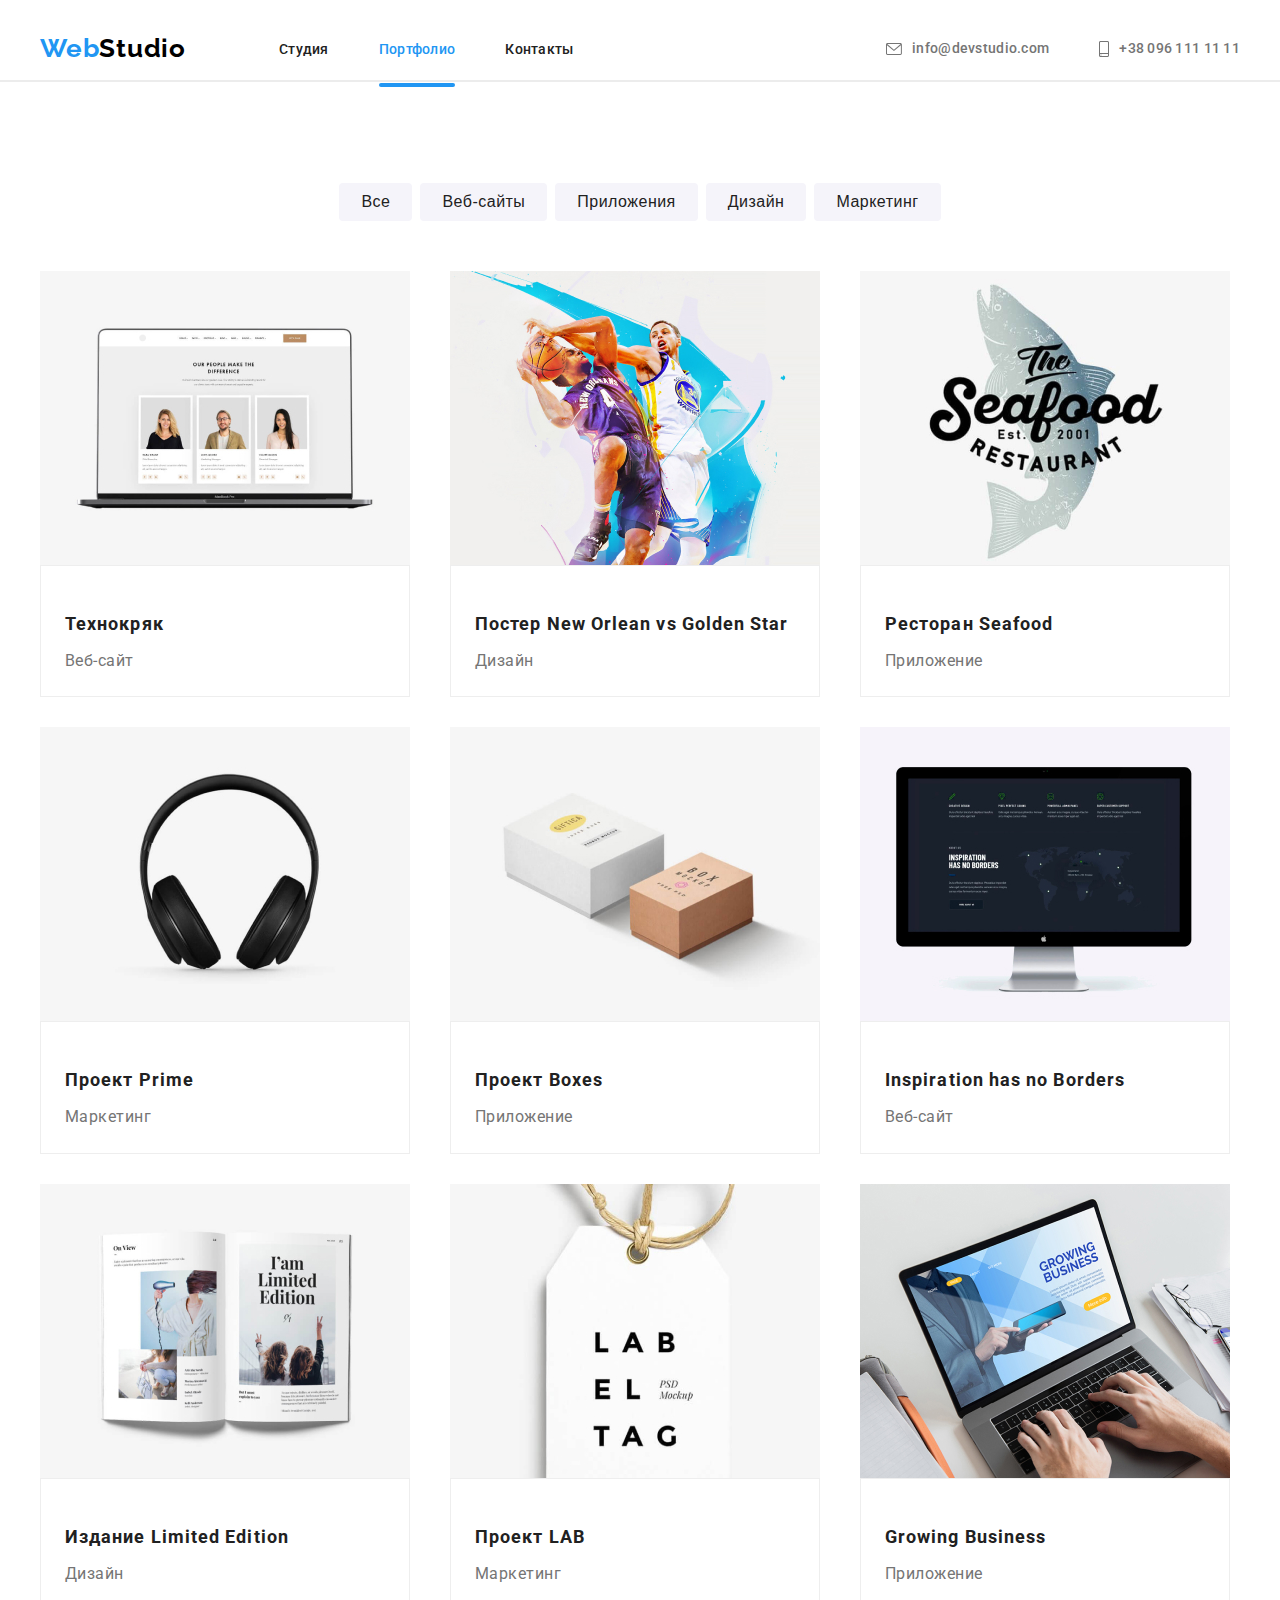
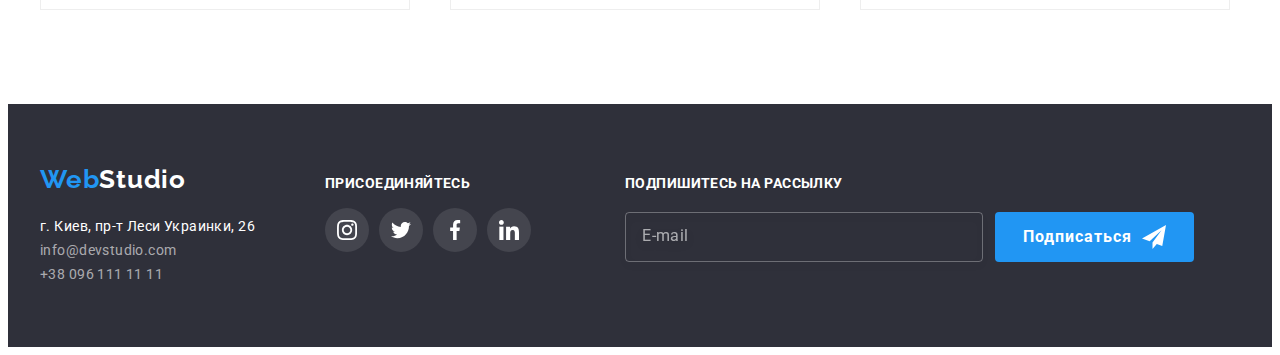
==== portofolio.html @ 5eae74ea "Копирование файлов" ====
<!DOCTYPE html>
<html lang="en-ru">
  <head>
    <meta charset="UTF-8" />
    <meta http-equiv="X-UA-Compatible" content="IE=edge" />
    <meta name="viewport" content="width=device-width, initial-scale=1.0" />
    <title>Portofolio</title>
    <link
      rel="stylesheet"
      href="https://cdnjs.cloudflare.com/ajax/libs/modern-normalize/1.0.0/modern-normalize.css"
      integrity="sha512-Zx6MlUMKSVJoQ+83OwhdILe8cSEsCzfqThJd7J/VA2UrK6Ctj85p+xzqfyuNXE5B1k25uUdmJ2OzItbBy9GHAQ=="
      crossorigin="anonymous"
    />
    <link rel="preconnect" href="https://fonts.gstatic.com" />
    <link href="https://fonts.googleapis.com/css2?family=Raleway:wght@700&family=Roboto:wght@400;700&display=swap" rel="stylesheet" />
    <link rel="stylesheet" href="css/main.min.css" />
  </head>
  <body>
    <header class="header header_portfolio">
      <!--Navigation-->
      <div class="conteiner">
        <nav class="navigation">
          <a class="link navigation__logo" href="index.html">Web<span class="navigation__logo-span">Studio</span> </a>
          <ul class="menu__list list">
            <li class="menu__item">
              <a class="link menu__link" href="index.html">Студия</a>
            </li>
            <li class="menu__item">
              <a class="link menu__link navigation__current" href="portofolio.html">Портфолио</a>
            </li>
            <li class="menu__item">
              <a class="link menu__link" href="">Контакты</a>
            </li>
          </ul>
        </nav>
        <ul class="contact__list list">
          <li class="contact__item">
            <a class="link contact__link" href="mailto:info@devstudio.com">
              <svg width="16px" height="12px" class="contact__icon">
                <use href="./images/sprite.svg#icon-envelope-hover"></use>
              </svg>
              info@devstudio.com
            </a>
          </li>
          <li class="contact__item">
            <a class="link contact__link" href="tel:+380961111111">
              <svg width="10px" height="16px" class="contact__icon">
                <use href="./images/sprite.svg#icon-smartphone"></use>
              </svg>
              +38 096 111 11 11</a
            >
          </li>
        </ul>
      </div>
    </header>
    <main>
      <!--Work examples-->
      <section class="filter">
        <div class="conteiner">
          <h1 class="visually-hidden">Услуги</h1>
          <ul class="list filter__list">
            <li class="filter__item">
              <button class="filter__btn" type="button">Все</button>
            </li>
            <li class="filter__item">
              <button class="filter__btn" type="button">Веб-сайты</button>
            </li>
            <li class="filter__item">
              <button class="filter__btn" type="button">Приложения</button>
            </li>
            <li class="filter__item">
              <button class="filter__btn" type="button">Дизайн</button>
            </li>
            <li class="filter__item">
              <button class="filter__btn" type="button">Маркетинг</button>
            </li>
          </ul>
          <h2 class="visually-hidden">Портфолио</h2>
          <ul class="cards list">
            <li class="cards__item">
              <a class="link cards__link" href="">
                <div class="cards__overlay">
                  <img src="./images/portfolio/img.jpg" alt="Веб-сайт открыт на наутбуке" />
                  <p class="overlay__text">
                    Технокряк это современная площадка распространения коронавируса. Компании используют эту платформу для цифрового шпионажа и атак
                    на защищённые сервера конкурентов.
                  </p>
                </div>
                <div class="cards__text">
                  <h3 class="cards__heading">Технокряк</h3>
                  <p class="cards__paragraph">Веб-сайт</p>
                </div>
              </a>
            </li>
            <li class="cards__item">
              <a class="link cards__link" href="">
                <div class="cards__overlay">
                  <img src="./images/portfolio/img-1.jpg" alt="Дизайн, постер с баскетболистами" />
                  <p class="overlay__text">
                    Технокряк это современная площадка распространения коронавируса. Компании используют эту платформу для цифрового шпионажа и атак
                    на защищённые сервера конкурентов.
                  </p>
                </div>
                <div class="cards__text">
                  <h3 class="cards__heading">Постер New Orlean vs Golden Star</h3>
                  <p class="cards__paragraph">Дизайн</p>
                </div>
              </a>
            </li>
            <li class="cards__item">
              <a class="link cards__link" href="">
                <div class="cards__overlay">
                  <img src="./images/portfolio/img-2.jpg" alt="Приложение для ресторана Seafood" />
                  <p class="overlay__text">
                    Технокряк это современная площадка распространения коронавируса. Компании используют эту платформу для цифрового шпионажа и атак
                    на защищённые сервера конкурентов.
                  </p>
                </div>
                <div class="cards__text">
                  <h3 class="cards__heading">Ресторан Seafood</h3>
                  <p class="cards__paragraph">Приложение</p>
                </div>
              </a>
            </li>
            <li class="cards__item">
              <a class="link cards__link" href="">
                <div class="cards__overlay">
                  <img src="./images/portfolio/img-3.jpg" alt="Маркетинг Проект Prime" />
                  <p class="overlay__text">
                    Технокряк это современная площадка распространения коронавируса. Компании используют эту платформу для цифрового шпионажа и атак
                    на защищённые сервера конкурентов.
                  </p>
                </div>
                <div class="cards__text">
                  <h3 class="cards__heading">Проект Prime</h3>
                  <p class="cards__paragraph">Маркетинг</p>
                </div>
              </a>
            </li>
            <li class="cards__item">
              <a class="link cards__link" href="">
                <div class="cards__overlay">
                  <img src="./images/portfolio/img-4.jpg" alt="Приложение Проект Boxes" />
                  <p class="overlay__text">
                    Технокряк это современная площадка распространения коронавируса. Компании используют эту платформу для цифрового шпионажа и атак
                    на защищённые сервера конкурентов.
                  </p>
                </div>
                <div class="cards__text">
                  <h3 class="cards__heading">Проект Boxes</h3>
                  <p class="cards__paragraph">Приложение</p>
                </div>
              </a>
            </li>
            <li class="cards__item">
              <a class="link cards__link" href="">
                <div class="cards__overlay">
                  <img src="./images/portfolio/img-5.jpg" alt="Веб-сайт открыт на компьютере" />
                  <p class="overlay__text">
                    Технокряк это современная площадка распространения коронавируса. Компании используют эту платформу для цифрового шпионажа и атак
                    на защищённые сервера конкурентов.
                  </p>
                </div>
                <div class="cards__text">
                  <h3 class="cards__heading">Inspiration has no Borders</h3>
                  <p class="cards__paragraph">Веб-сайт</p>
                </div>
              </a>
            </li>
            <li class="cards__item">
              <a class="link cards__link" href="">
                <div class="cards__overlay">
                  <img src="./images/portfolio/img-6.jpg" alt="Дизайн для книги" />
                  <p class="overlay__text">
                    Технокряк это современная площадка распространения коронавируса. Компании используют эту платформу для цифрового шпионажа и атак
                    на защищённые сервера конкурентов.
                  </p>
                </div>
                <div class="cards__text">
                  <h3 class="cards__heading">Издание Limited Edition</h3>
                  <p class="cards__paragraph">Дизайн</p>
                </div>
              </a>
            </li>
            <li class="cards__item">
              <a class="link cards__link" href="">
                <div class="cards__overlay">
                  <img src="./images/portfolio/img-7.jpg" alt="Маркетинг Проект LAB" />
                  <p class="overlay__text">
                    Технокряк это современная площадка распространения коронавируса. Компании используют эту платформу для цифрового шпионажа и атак
                    на защищённые сервера конкурентов.
                  </p>
                </div>
                <div class="cards__text">
                  <h3 class="cards__heading">Проект LAB</h3>
                  <p class="cards__paragraph">Маркетинг</p>
                </div>
              </a>
            </li>
            <li class="cards__item">
              <a class="link cards__link" href="">
                <div class="cards__overlay">
                  <img src="./images/portfolio/img-8.jpg" alt="Приложение Growing Business" />
                  <p class="overlay__text">
                    Технокряк это современная площадка распространения коронавируса. Компании используют эту платформу для цифрового шпионажа и атак
                    на защищённые сервера конкурентов.
                  </p>
                </div>
                <div class="cards__text">
                  <h3 class="cards__heading">Growing Business</h3>
                  <p class="cards__paragraph">Приложение</p>
                </div>
              </a>
            </li>
          </ul>
        </div>
      </section>
    </main>

    <!--FOOTER-->
    <footer class="footer">
      <div class="conteiner">
        <div class="logo-footer">
          <a class="link logo-footer__link" href="/index.html">Web<span class="logo-footer__span">Studio</span> </a>
          <address class="address">
            <ul class="list address__list">
              <li class="address__item">
                <a class="link address__map-link" href="https://goo.gl/maps/austRMBX4qjxkUq26">г. Киев, пр-т Леси Украинки, 26 </a>
              </li>
              <li class="address__item">
                <a class="link adress__link" href="mailto:info@devstudio.com">info@devstudio.com </a>
              </li>
              <li class="address__item">
                <a class="link adress__link" href="tel:+380961111111">+38 096 111 11 11</a>
              </li>
            </ul>
          </address>
        </div>

        <div class="footer-social">
          <p class="footer-social__paragraf">присоединяйтесь</p>
          <ul class="footer-social__list list">
            <li class="footer-social__item">
              <a href="" class="footer-social__link link">
                <svg width="20px" height="20px" class="footer-social__icon">
                  <use href="./images/sprite.svg#icon-instagram-2"></use>
                </svg>
              </a>
            </li>
            <li class="footer-social__item">
              <a href="" class="footer-social__link link">
                <svg width="20px" height="20px" class="footer-social__icon">
                  <use href="./images/sprite.svg#icon-twitter-1"></use>
                </svg>
              </a>
            </li>
            <li class="footer-social__item">
              <a href="" class="footer-social__link link">
                <svg width="20px" height="20px" class="footer-social__icon">
                  <use href="./images/sprite.svg#icon-facebook-1"></use>
                </svg>
              </a>
            </li>
            <li class="footer-social__item">
              <a href="" class="footer-social__link link">
                <svg width="20px" height="20px" class="footer-social__icon">
                  <use href="./images/sprite.svg#icon-linkedin-1"></use>
                </svg>
              </a>
            </li>
          </ul>
        </div>

        <form class="footer-form">
          <b class="footer-form__description">Подпишитесь на рассылку</b>
          <label class="footer-form__field">
            <input name="user-email" class="footer-form__input" type="email" placeholder="E-mail" />
          </label>
          <button class="footer-form__btn button" type="submit">
            Подписаться
            <svg width="24px" height="24px" class="footer-form__icon">
              <use href="./images/sprite.svg#icon-icon-send"></use>
            </svg>
          </button>
        </form>
      </div>
    </footer>
  </body>
</html>
---- css/main.min.css ----
:root{--main-font-family: Roboto, sans-serif;--main-color: #212121;--second-color: #757575;--blue-color: rgb(33, 150, 243);--white-color: #ffffff;--background-hero-color: #2f303a;--logo-color: #000000;--section-pt: 94px;--section-pb: 94px;--main-icon-color: #afb1b8}.link{text-decoration:none}.list{list-style:none;list-style-type:none}.address{font-style:normal}h1,h2,h3,h4,h5,h6,p{margin:0}ul,ol{padding:0;margin:0}img{display:block;max-width:100%}body{font-family:var(--main-font-family);font-weight:400;color:var(--main-color)}button{border:none}.visually-hidden{position:absolute !important;clip:rect(1px 1px 1px 1px);clip:rect(1px, 1px, 1px, 1px);padding:0 !important;border:0 !important;height:1px !important;width:1px !important;overflow:hidden}.conteiner{width:1200px;margin:0 auto;padding-left:15px;padding-right:15px}.header{padding-top:25px;padding-bottom:25px}.header_portfolio::after{content:'';position:absolute;width:100%;left:0px;top:80px;border:1px solid #ececec}.header .conteiner{display:flex;align-items:center}.navigation{display:flex;align-items:center}.menu__list .navigation__current{position:relative;color:var(--blue-color)}.navigation__current::after{content:'';position:absolute;left:0px;bottom:-30px;width:100%;height:4px;background:#2196f3;border-radius:2px}.menu__list{display:flex}.menu__item:not(:last-child){margin-right:50px}.menu__link{font-weight:500;font-size:14px;line-height:1.14;letter-spacing:0.02em;color:var(--main-color);transition:color,250ms cubic-bezier(0.4, 0, 0.2, 1)}.menu__link:focus,.menu__link:hover,.menu__link:active{color:var(--blue-color)}.navigation__logo{font-family:Raleway;font-style:normal;font-weight:bold;font-size:26px;line-height:1.2;letter-spacing:0.03em;color:var(--blue-color);margin-right:93px}.navigation__logo-span{color:var(--logo-color)}.contact__list{display:flex;margin-left:auto}.contact__item:not(:last-child){margin-right:50px}.contact__link{display:flex;justify-content:center;align-items:center;font-weight:500;font-size:14px;line-height:1.14;letter-spacing:0.02em;color:var(--second-color);transition:color 250ms cubic-bezier(0.4, 0, 0.2, 1)}.contact__link:hover .contact__icon,.contact__link:focus .contact__icon{fill:var(--blue-color)}.contact__link:focus,.contact__link:hover{color:var(--blue-color)}.contact__icon{margin-right:10px;fill:var(--second-color);transition:fill 250ms cubic-bezier(0.4, 0, 0.2, 1)}.hero{background-color:var(--background-hero-color);background-image:linear-gradient(rgba(47,48,58,0.4), rgba(47,48,58,0.4)),url(../images/hero.jpg);background-repeat:no-repeat;background-size:cover;padding-top:200px;padding-bottom:200px}.hero .conteiner{text-align:center}.hero__heading{font-weight:900;font-size:44px;line-height:1.36;text-align:center;letter-spacing:0.06em;text-transform:uppercase;color:var(--white-color);max-width:696px;margin:auto}.hero__btn{min-width:200px;font-family:var(--main-font-family);font-weight:bold;font-size:16px;line-height:1.875;letter-spacing:0.06em;color:var(--white-color);border-radius:4px;padding:10px 32px;margin-top:30px;cursor:pointer;background-color:var(--blue-color);transition:background 250ms cubic-bezier(0.4, 0, 0.2, 1),box-shadow 250ms cubic-bezier(0.4, 0, 0.2, 1)}.hero__btn:focus,.hero__btn:hover{background:#1166ac;box-shadow:0px 4px 4px rgba(0,0,0,0.15)}.quality{padding-top:var(--section-pt);padding-bottom:var(--section-pb)}.quality__list{display:flex;margin-left:-30px;margin-top:-30px}.quality__item{flex-basis:calc(100% / 4 - 30px);margin-left:30px;margin-top:30px}.quality__heading{font-weight:bold;font-size:14px;line-height:1.14;letter-spacing:0.03em;text-transform:uppercase;color:var(--main-color);margin-bottom:10px}.quality__paragraph{font-weight:normal;font-size:14px;line-height:1.71;letter-spacing:0.03em;color:var(--second-color)}.quality__tumb{display:flex;justify-content:center;align-items:center;margin-bottom:30px;background:#f5f4fa;border-radius:4px;padding:25px 100px}.works{padding-bottom:var(--section-pb)}.works__list{display:flex;margin-left:-30px;margin-top:-30px}.works__item{flex-basis:calc(100% / 3 - 30px);margin-left:30px;margin-top:30px}.works__conteiner{display:flex;position:relative}.works__label{position:absolute;left:0px;bottom:0px;width:100%;padding-top:27px;padding-bottom:27px;background:rgba(47,48,58,0.8);font-family:var(--main-font-family);font-weight:bold;font-size:14px;line-height:1.14;text-align:center;letter-spacing:0.03em;text-transform:uppercase;color:var(--white-color)}.works__title{font-weight:bold;font-size:36px;line-height:1.16;text-align:center;letter-spacing:0.03em;color:var(--main-color);margin-bottom:50px}.team{background:#f5f4fa;padding-top:var(--section-pt);padding-bottom:var(--section-pb)}.team__header{font-weight:bold;font-size:36px;line-height:1.16;text-align:center;letter-spacing:0.03em;color:var(--main-color);margin-bottom:50px}.team__list{display:flex;margin-left:-30px;margin-top:-30px}.team__item{flex-basis:calc(100% / 3 - 30px);margin-left:30px;margin-top:30px;background:var(--white-color);box-shadow:0px 1px 3px rgba(0,0,0,0.12),0px 1px 1px rgba(0,0,0,0.14),0px 2px 1px rgba(0,0,0,0.2);border-radius:0px 0px 4px 4px}.team__name{font-weight:500;font-size:16px;line-height:1.18;text-align:center;letter-spacing:0.03em;color:var(--main-color);margin-bottom:10px}.team__position{font-weight:normal;font-size:16px;line-height:1.18;text-align:center;letter-spacing:0.03em;color:var(--second-color);margin-bottom:16px}.team__box{padding:30px 32px}.social__list{display:flex;align-content:center;justify-content:space-between}.social__link{display:flex;justify-content:center;align-items:center;width:44px;height:44px;border-radius:50%;background-color:var(--white-color);transition:background-color 250ms cubic-bezier(0.4, 0, 0.2, 1)}.social__link:hover,.social__link:focus{background-color:var(--blue-color)}.social__link:hover .social__icon,.social__link:focus .social__icon{fill:var(--white-color)}.social__icon{fill:var(--main-icon-color);transition:fill 250ms cubic-bezier(0.4, 0, 0.2, 1)}.customers .conteiner{padding-top:var(--section-pt);padding-bottom:var(--section-pb)}.customers__heading{font-family:var(--main-font-family);font-weight:bold;font-size:36px;line-height:1.17;text-align:center;letter-spacing:0.03em;color:var(--logo-color);margin-bottom:50px}.customers__list{display:flex;justify-content:space-between;align-items:center}.customers__link{display:flex;justify-content:center;align-items:center;width:170px;height:90px;left:215px;top:2493px;border:1px solid #afb1b8;border-radius:4px;transition:border 250ms cubic-bezier(0.4, 0, 0.2, 1)}.customers__link:hover,.customers__link:focus{border:1px solid #2196f3}.customers__link:hover .customers__icon,.customers__link:focus .customers__icon{fill:#2196f3}.customers__icon{fill:#afb1b8;transition:fill 250ms cubic-bezier(0.4, 0, 0.2, 1)}.footer{padding-top:60px;padding-bottom:60px}.footer .conteiner{display:flex;align-items:baseline}.footer-item:not(:last-child){margin-bottom:9px}.footer{background-color:var(--background-hero-color)}.logo-footer__link{display:block;margin-bottom:20px;font-family:Raleway;font-style:normal;font-weight:bold;font-size:26px;line-height:1.2;letter-spacing:0.03em;color:var(--blue-color)}.logo-footer__span{color:var(--white-color)}.adress__link{font-weight:normal;font-size:14px;line-height:1.71;letter-spacing:0.03em;color:rgba(255,255,255,0.6)}.address__map-link{font-weight:normal;font-size:14px;line-height:1.71;letter-spacing:0.03em;color:var(--white-color)}.footer-social{margin-left:70px}.footer-social__list{display:flex}.footer-social__list:not(:last-child){margin-right:10px}.footer-social__item:not(:last-child){margin-right:10px}.footer-social__paragraf{font-family:var(--main-font-family);font-weight:bold;font-size:14px;line-height:1.14;letter-spacing:0.03em;text-transform:uppercase;color:var(--white-color);margin-bottom:16px}.footer-social__icon{fill:var(--white-color);transition:fill 250ms cubic-bezier(0.4, 0, 0.2, 1)}.footer-social__link{display:flex;justify-content:center;align-items:center;width:44px;height:44px;border-radius:50%;background:rgba(255,255,255,0.1);transition:background-color 250ms cubic-bezier(0.4, 0, 0.2, 1)}.footer-social__link:focus,.footer-social__link:hover{background-color:var(--blue-color)}.footer-social__link:focus .social-footer__icon,.footer-social__link:hover .social-footer__icon{fill:var(--white-color)}.footer-form{display:flex;flex-wrap:wrap;max-width:570px;margin-left:94px}.footer-form__description{font-family:var(--main-font-family);font-weight:bold;text-transform:uppercase;font-size:14px;line-height:1.14;letter-spacing:0.03em;color:var(--white-color);margin-bottom:20px}.footer-form__input{width:358px;height:50px;border:1px solid rgba(255,255,255,0.3);box-sizing:border-box;filter:drop-shadow(0px 4px 4px rgba(0,0,0,0.15));border-radius:4px;background-color:transparent;outline:none;padding:15px 16px;color:var(--white-color)}.footer-form__input::placeholder{font-family:var(--main-font-family);font-weight:normal;font-size:16px;line-height:1.25;letter-spacing:0.03em;color:rgba(255,255,255,0.6)}.footer-form__btn{display:flex;align-items:center;max-width:200px;font-family:var(--main-font-family);font-weight:bold;font-size:16px;line-height:1.87;letter-spacing:0.06em;color:var(--white-color);background:var(--blue-color);border-radius:4px;padding:10px 28px;cursor:pointer;margin-left:12px;transition:background-color,250ms cubic-bezier(0.4, 0, 0.2, 1),box-shadow 250ms cubic-bezier(0.4, 0, 0.2, 1)}.footer-form__btn:focus,.footer-form__btn:hover{background-color:#1166ac;box-shadow:0px 4px 4px rgba(0,0,0,0.15)}.footer-form__icon{fill:var(--white-color);margin-left:10px}.backdrop{position:fixed;left:0;top:0;width:100vw;height:100vh;background-color:rgba(0,0,0,0.2);transition:background-color,250ms cubic-bezier(0.4, 0, 0.2, 1)}.modal{display:flex;flex-direction:column;position:absolute;top:50%;left:50%;transform:translate(-50%, -50%);width:528px;height:580px;padding:40px 40px;background:var(--white-color);box-shadow:0px 1px 3px rgba(0,0,0,0.12),0px 1px 1px rgba(0,0,0,0.14),0px 2px 1px rgba(0,0,0,0.2);border-radius:4px}.modal-close__btn{position:absolute;top:8px;right:8px;width:30px;height:30px;padding:0;background-color:var(--white-color);cursor:pointer;border-radius:50%;border:transparent;border:1px solid rgba(0,0,0,0.1);box-sizing:border-box}.modal-close__btn:hover{fill:var(--blue-color)}.modal-close__btn:focus{fill:var(--blue-color);outline:none}.modal-close__icon{position:absolute;left:50%;top:50%;transform:translate(-50%, -50%)}.is-hidden{opacity:0;visibility:hidden;pointer-events:none}.modal-form__heading{padding-bottom:12px;font-family:var(--main-font-family);font-weight:bold;font-size:20px;line-height:1.15;text-align:center;letter-spacing:0.03em;color:var(--logo-color)}.modal-form__input{width:100%;height:40px;border:1px solid rgba(33,33,33,0.2);border-radius:4px;padding-left:42px;outline:none;transition:border-color,250ms cubic-bezier(0.4, 0, 0.2, 1)}.modal-form__input:focus{border-color:var(--blue-color)}.modal-form__input:focus+.modal-form__icon{fill:var(--blue-color)}.modal-form{display:flex;flex-direction:column}.modal-form__field{font-family:var(--main-font-family);font-weight:normal;font-size:12px;line-height:1.16;letter-spacing:0.01em;color:#757575;margin-bottom:10px}.modal-form__wrapper{display:block;position:relative;margin-top:4px}.modal-form__icon{position:absolute;left:12px;top:50%;transform:translateY(-50%);transform:fill 250ms cubic-bezier(0.4, 0, 0.2, 1)}.modal-form__check-desc{display:flex;align-items:center;font-family:var(--main-font-family);font-weight:normal;font-size:14px;line-height:2;letter-spacing:0.03em;color:var(--second-color);margin-bottom:30px}.modal-form__check-desc::before{display:block;content:'';width:16px;height:15px;border:2px solid #212121;border-radius:2px;margin-right:8px}.modal-form__term:checked+.modal-form__check-desc::before{border-color:var(--blue-color);background-image:url(../images/Vector.svg);background-color:var(--blue-color);background-origin:padding-box;background-size:contain;background-position-y:center}.modal-form__term:focus+.modal-form__check-desc::before{border-color:var(--blue-color)}.modal-form__message{width:100%;height:120px;border:1px solid rgba(33,33,33,0.2);border-radius:4px;padding:12px 16px;resize:none;outline:none;transition:border-color,250ms cubic-bezier(0.4, 0, 0.2, 1)}.modal-form__message:focus{border-color:var(--blue-color)}.modal-form__message::placeholder{font-family:var(--main-font-family);font-weight:normal;font-size:12px;line-height:1.16;letter-spacing:0.01em;color:rgba(117,117,117,0.5)}.modal-form__btn{align-self:center;min-width:200px;font-family:var(--main-font-family);font-weight:bold;font-size:16px;line-height:1.87;letter-spacing:0.06em;color:var(--white-color);background:var(--blue-color);border-radius:4px;padding:10px 56px;cursor:pointer;transition:background-color,250ms cubic-bezier(0.4, 0, 0.2, 1),box-shadow 250ms cubic-bezier(0.4, 0, 0.2, 1)}.modal-form__btn:focus,.modal-form__btn:hover{box-shadow:0px 4px 4px rgba(0,0,0,0.15);background-color:#1166ac}.filter{padding-top:var(--section-pt);padding-bottom:var(--section-pb)}.filter__list{margin-bottom:50px}.filter__item:not(:first-child){margin-left:8px}.filter__list{display:flex;justify-content:center}.filter__btn{min-width:73px;font-weight:500;font-size:16px;line-height:1.6;text-align:center;letter-spacing:0.03em;color:var(--main-color);background:#f5f4fa;border-radius:4px;padding:6px 22px;transition:background-color 250ms cubic-bezier(0.4, 0, 0.2, 1),color 250ms cubic-bezier(0.4, 0, 0.2, 1),box-shadow 250ms cubic-bezier(0.4, 0, 0.2, 1)}.filter__btn:focus,.filter__btn:hover{background:var(--blue-color);color:var(--white-color);box-shadow:0px 3px 1px rgba(0,0,0,0.1),0px 1px 2px rgba(0,0,0,0.08),0px 2px 2px rgba(0,0,0,0.12);cursor:pointer}.cards{display:flex;flex-wrap:wrap;margin-left:-30px;margin-top:-30px}.cards__item{flex-basis:calc(100% / 3 - 30px);margin-left:30px;margin-top:30px;transition:box-shadow 250ms cubic-bezier(0.4, 0, 0.2, 1)}.cards__link{display:inline-block;transition:box-shadow 250ms cubic-bezier(0.4, 0, 0.2, 1)}.cards__link:hover,.cards__link:focus{box-shadow:0px 4px 4px rgba(0,0,0,0.25)}.cards__link:hover .overlay__text,.cards__link:focus .overlay__text{transform:translateY(0%)}.cards__overlay{position:relative;overflow:hidden}.overlay__text{height:100%;position:absolute;left:0px;top:0px;padding:63px 24px;font-family:var(--main-font-family);font-weight:normal;font-size:18px;line-height:1.6;letter-spacing:0.03em;color:var(--white-color);background:rgba(33,150,243,0.9);transform:translateY(100%);transition:transform 250ms cubic-bezier(0.4, 0, 0.2, 1)}.cards__text{padding:20px 24px;border:1px solid #eeeeee}.cards__heading{font-family:var(--main-font-family);font-weight:bold;font-size:18px;line-height:2;letter-spacing:0.06em;color:var(--main-color);margin-top:20px;margin-bottom:0px}.cards__paragraph{font-family:var(--main-font-family);font-weight:normal;font-size:16px;line-height:1.9;letter-spacing:0.03em;color:var(--second-color);margin-top:4px}
/*# sourceMappingURL=main.min.css.map */
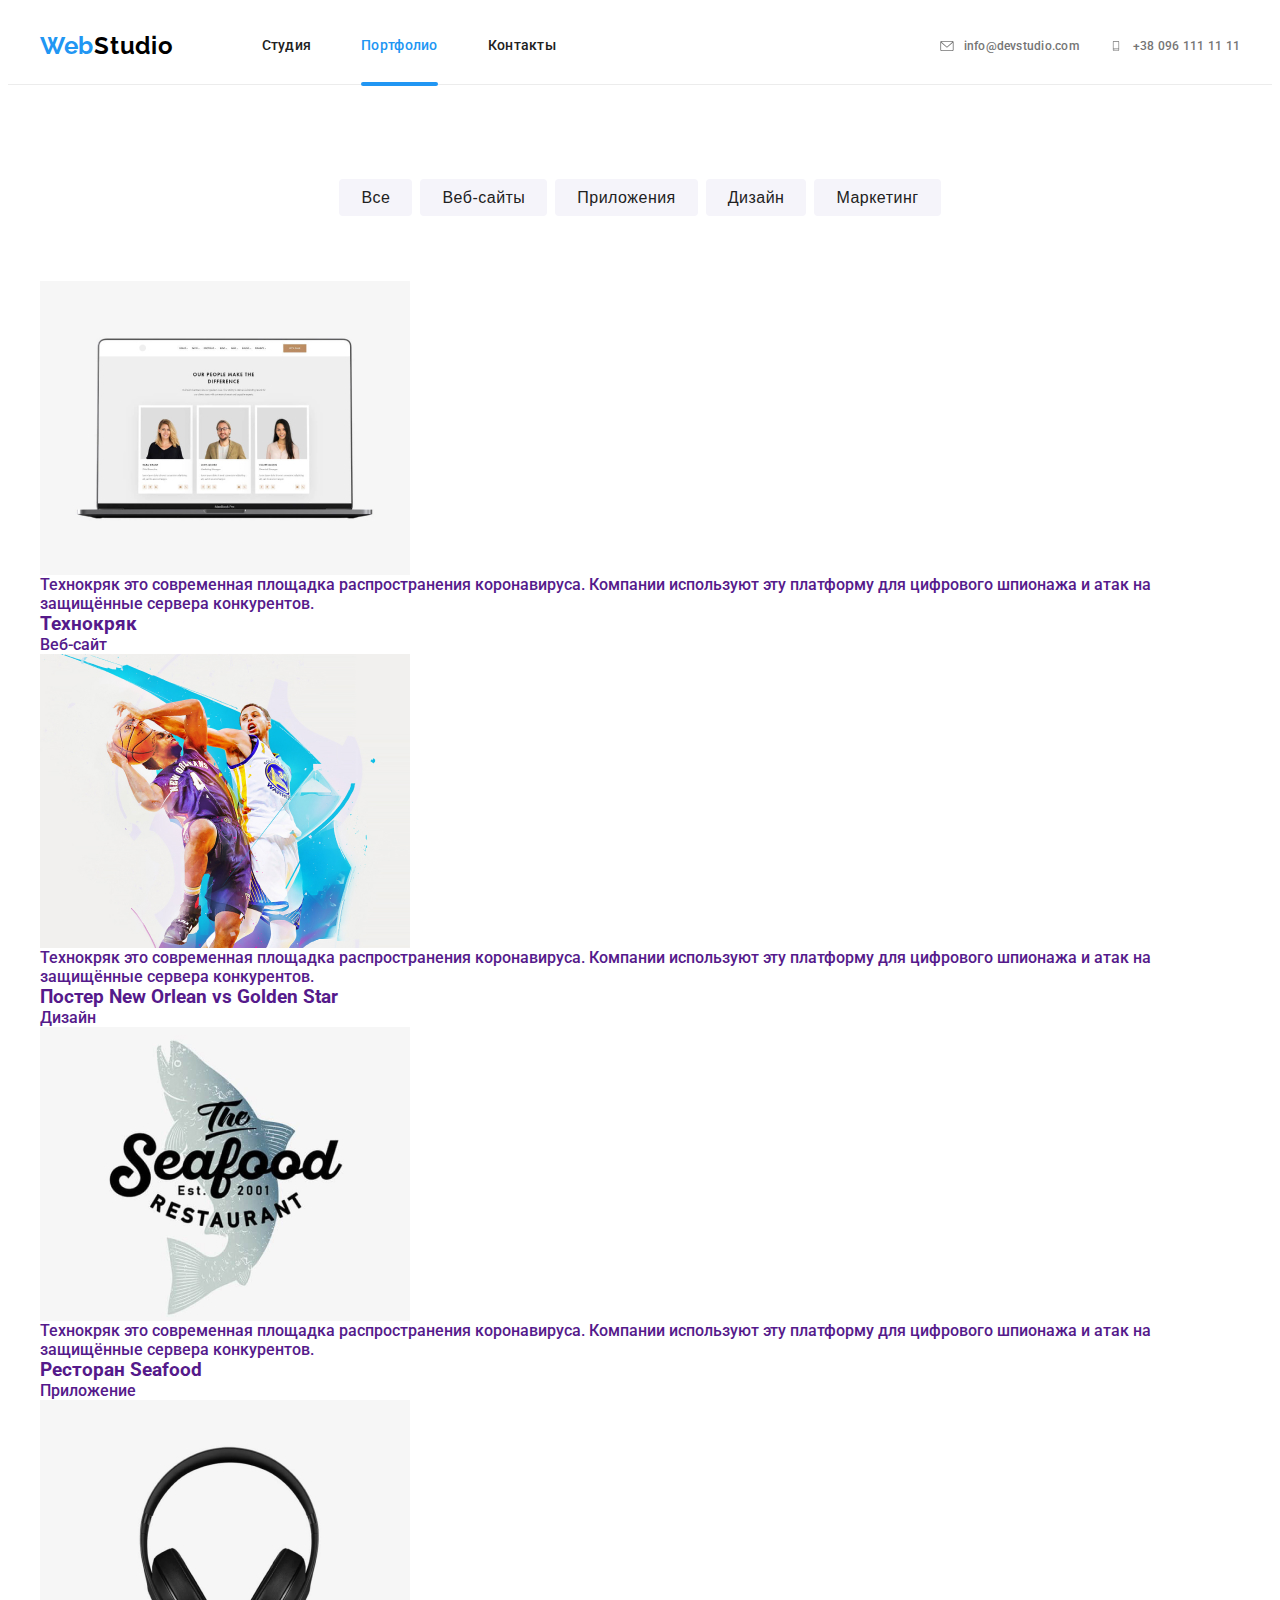
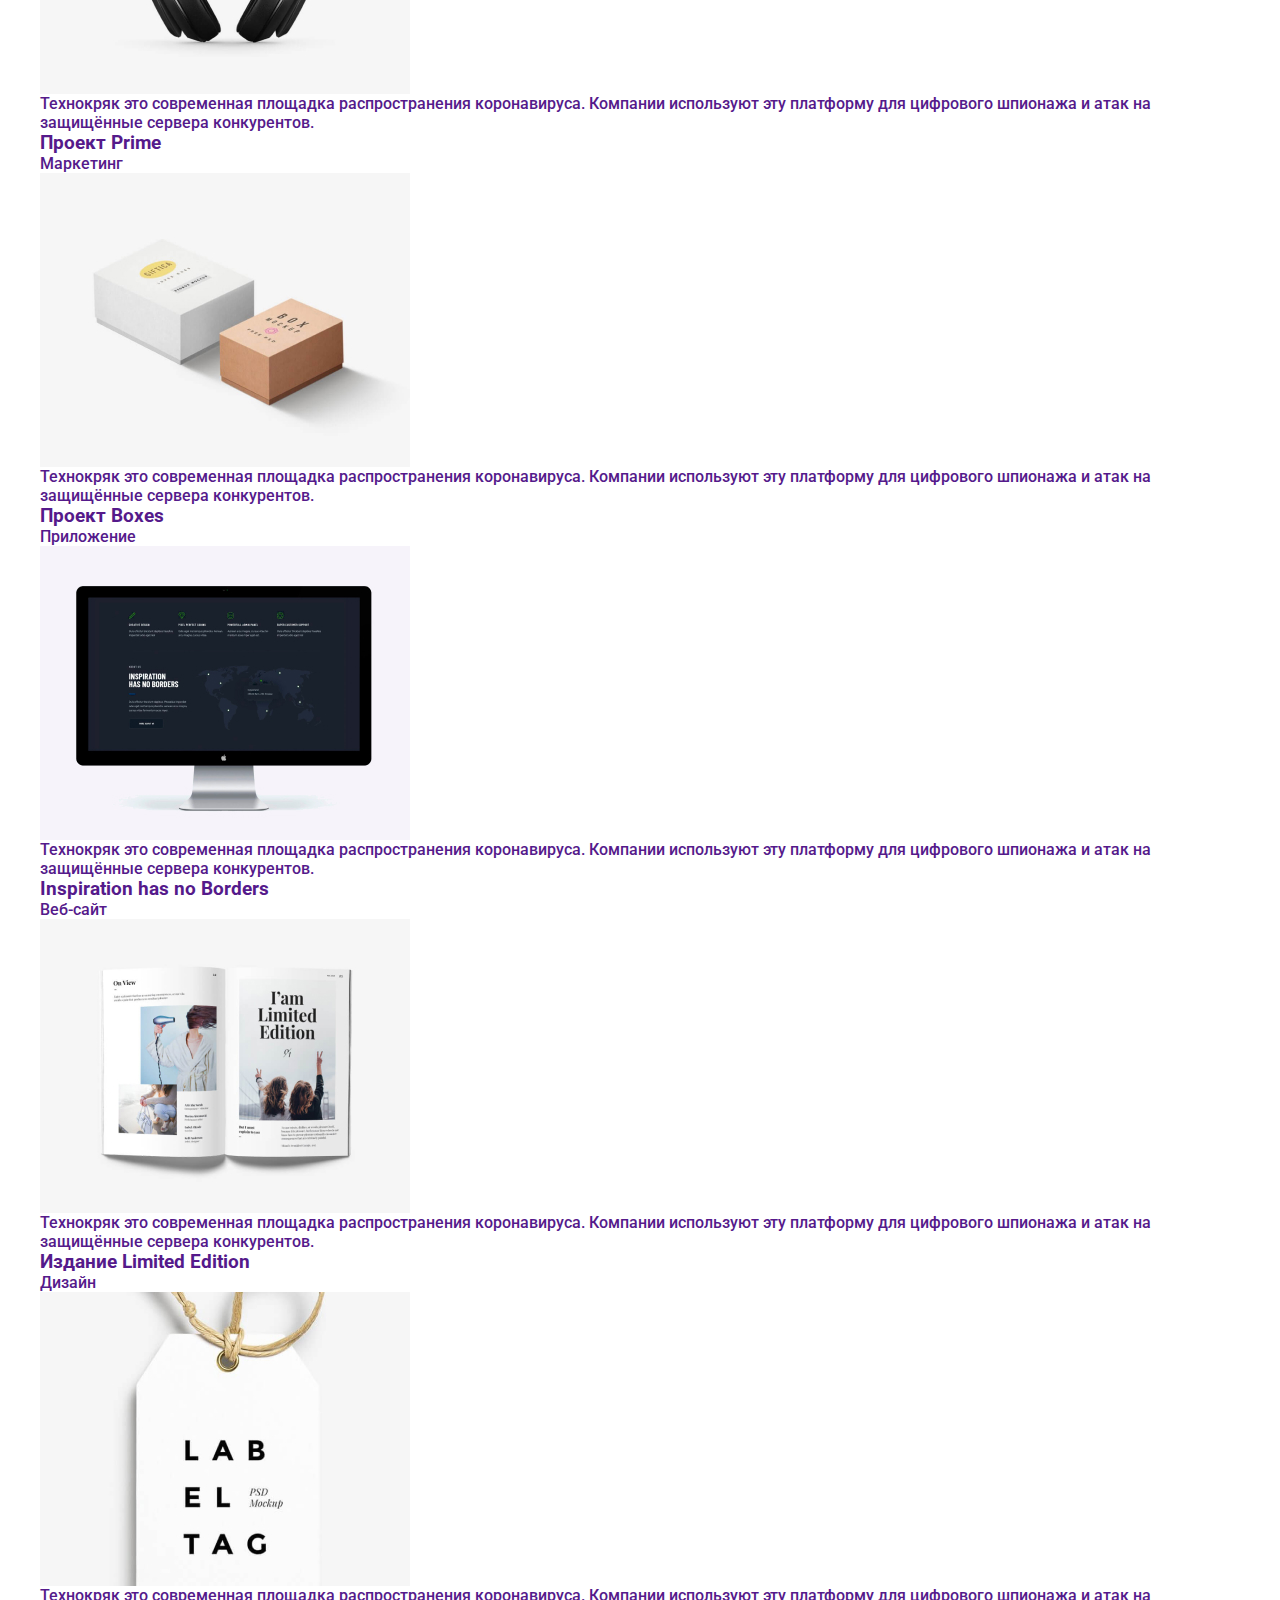
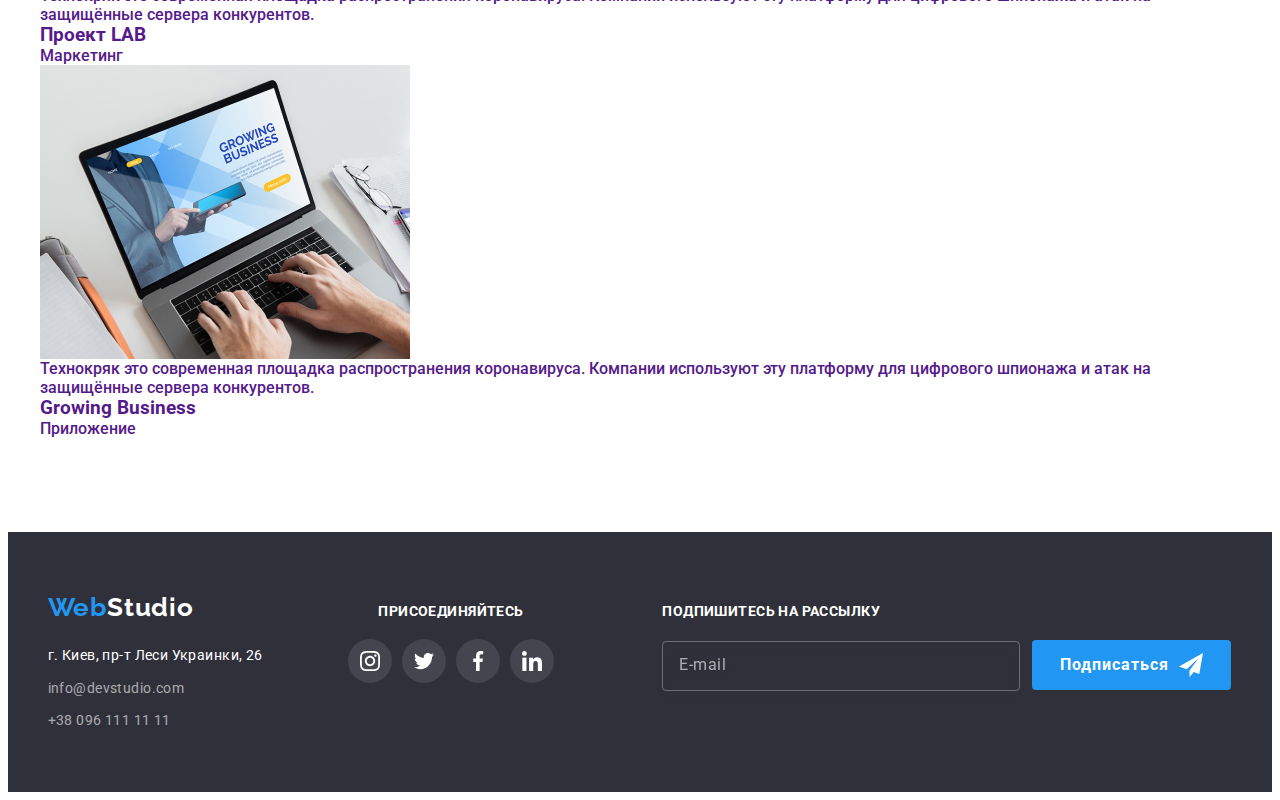
==== commit 584aa923: "Portfolio" ====
--- a/portofolio.html
+++ b/portofolio.html
@@ -51,6 +51,57 @@
             >
           </li>
         </ul>
+        <button class="header__burger" type="button" data-menu-button>
+          <svg class="header__burger-icon">
+            <use href="./images/sprite.svg#burger"></use>
+          </svg>
+        </button>
+      </div>
+      <div class="mobile-menu" data-menu>
+        <button type="button" class="mobile-menu__button" data-menu-close>
+          <svg class="mobile-menu__button-icon" width="40px" height="40px">
+            <use href="./images/sprite.svg#icon-close"></use>
+          </svg>
+        </button>
+
+        <ul class="mobile-menu__list list">
+          <li class="mobile-menu__item">
+            <a class="mobile-menu__link link" href="index.html">Студия</a>
+          </li>
+
+          <li class="mobile-menu__item">
+            <a class="mobile-menu__link-current link" href="portofolio.html">Портфолио</a>
+          </li>
+
+          <li class="mobile-menu__item">
+            <a class="mobile-menu__link link" href="">Контакты</a>
+          </li>
+        </ul>
+
+        <ul class="mobile-contacts__list list">
+          <li class="mobile-contacts__item">
+            <a href="tel:+380961111111" class="mobile-contact__link link">+38 096 111 11 11</a>
+          </li>
+
+          <li class="mobile-contacts__item">
+            <a href="mailto:info@devstudio.com" class="mobile-contact__link link">info@devstudio.com</a>
+          </li>
+        </ul>
+
+        <ul class="mobile-social__list list">
+          <li class="mobile-social__item">
+            <a href="" class="mobile-social__link link">Instagram</a>
+          </li>
+          <li class="mobile-social__item">
+            <a href="" class="mobile-social__link link">Twitter</a>
+          </li>
+          <li class="mobile-social__item">
+            <a href="" class="mobile-social__link link">Facebook</a>
+          </li>
+          <li class="mobile-social__item">
+            <a href="" class="mobile-social__link link">LinkedIn</a>
+          </li>
+        </ul>
       </div>
     </header>
     <main>
@@ -220,21 +271,19 @@
     <!--FOOTER-->
     <footer class="footer">
       <div class="conteiner">
-        <div class="logo-footer">
+        <div class="info-footer">
           <a class="link logo-footer__link" href="/index.html">Web<span class="logo-footer__span">Studio</span> </a>
           <address class="address">
-            <ul class="list address__list">
-              <li class="address__item">
-                <a class="link address__map-link" href="https://goo.gl/maps/austRMBX4qjxkUq26">г. Киев, пр-т Леси Украинки, 26 </a>
-              </li>
-              <li class="address__item">
-                <a class="link adress__link" href="mailto:info@devstudio.com">info@devstudio.com </a>
-              </li>
-              <li class="address__item">
-                <a class="link adress__link" href="tel:+380961111111">+38 096 111 11 11</a>
-              </li>
-            </ul>
+            <a class="link address__map-link" href="">г. Киев, пр-т Леси Украинки, 26 </a>
           </address>
+          <ul class="list contakt-footer-box__list">
+            <li class="contakt-footer-box__item">
+              <a class="link contakt-footer-box__link" href="mailto:info@devstudio.com">info@devstudio.com </a>
+            </li>
+            <li class="contakt-footer-box__item">
+              <a class="link contakt-footer-box__link" href="tel:+380961111111">+38 096 111 11 11</a>
+            </li>
+          </ul>
         </div>
 
         <div class="footer-social">
@@ -285,5 +334,7 @@
         </form>
       </div>
     </footer>
+
+    <script src="./js/mobile-menu.js"></script>
   </body>
 </html>
--- a/css/main.min.css
+++ b/css/main.min.css
@@ -1,2 +1,2 @@
-:root{--main-font-family: Roboto, sans-serif;--main-color: #212121;--second-color: #757575;--blue-color: rgb(33, 150, 243);--white-color: #ffffff;--background-hero-color: #2f303a;--logo-color: #000000;--section-pt: 94px;--section-pb: 94px;--main-icon-color: #afb1b8}.link{text-decoration:none}.list{list-style:none;list-style-type:none}.address{font-style:normal}h1,h2,h3,h4,h5,h6,p{margin:0}ul,ol{padding:0;margin:0}img{display:block;max-width:100%}body{font-family:var(--main-font-family);font-weight:400;color:var(--main-color)}button{border:none}.visually-hidden{position:absolute !important;clip:rect(1px 1px 1px 1px);clip:rect(1px, 1px, 1px, 1px);padding:0 !important;border:0 !important;height:1px !important;width:1px !important;overflow:hidden}.conteiner{width:1200px;margin:0 auto;padding-left:15px;padding-right:15px}.header{padding-top:25px;padding-bottom:25px}.header_portfolio::after{content:'';position:absolute;width:100%;left:0px;top:80px;border:1px solid #ececec}.header .conteiner{display:flex;align-items:center}.navigation{display:flex;align-items:center}.menu__list .navigation__current{position:relative;color:var(--blue-color)}.navigation__current::after{content:'';position:absolute;left:0px;bottom:-30px;width:100%;height:4px;background:#2196f3;border-radius:2px}.menu__list{display:flex}.menu__item:not(:last-child){margin-right:50px}.menu__link{font-weight:500;font-size:14px;line-height:1.14;letter-spacing:0.02em;color:var(--main-color);transition:color,250ms cubic-bezier(0.4, 0, 0.2, 1)}.menu__link:focus,.menu__link:hover,.menu__link:active{color:var(--blue-color)}.navigation__logo{font-family:Raleway;font-style:normal;font-weight:bold;font-size:26px;line-height:1.2;letter-spacing:0.03em;color:var(--blue-color);margin-right:93px}.navigation__logo-span{color:var(--logo-color)}.contact__list{display:flex;margin-left:auto}.contact__item:not(:last-child){margin-right:50px}.contact__link{display:flex;justify-content:center;align-items:center;font-weight:500;font-size:14px;line-height:1.14;letter-spacing:0.02em;color:var(--second-color);transition:color 250ms cubic-bezier(0.4, 0, 0.2, 1)}.contact__link:hover .contact__icon,.contact__link:focus .contact__icon{fill:var(--blue-color)}.contact__link:focus,.contact__link:hover{color:var(--blue-color)}.contact__icon{margin-right:10px;fill:var(--second-color);transition:fill 250ms cubic-bezier(0.4, 0, 0.2, 1)}.hero{background-color:var(--background-hero-color);background-image:linear-gradient(rgba(47,48,58,0.4), rgba(47,48,58,0.4)),url(../images/hero.jpg);background-repeat:no-repeat;background-size:cover;padding-top:200px;padding-bottom:200px}.hero .conteiner{text-align:center}.hero__heading{font-weight:900;font-size:44px;line-height:1.36;text-align:center;letter-spacing:0.06em;text-transform:uppercase;color:var(--white-color);max-width:696px;margin:auto}.hero__btn{min-width:200px;font-family:var(--main-font-family);font-weight:bold;font-size:16px;line-height:1.875;letter-spacing:0.06em;color:var(--white-color);border-radius:4px;padding:10px 32px;margin-top:30px;cursor:pointer;background-color:var(--blue-color);transition:background 250ms cubic-bezier(0.4, 0, 0.2, 1),box-shadow 250ms cubic-bezier(0.4, 0, 0.2, 1)}.hero__btn:focus,.hero__btn:hover{background:#1166ac;box-shadow:0px 4px 4px rgba(0,0,0,0.15)}.quality{padding-top:var(--section-pt);padding-bottom:var(--section-pb)}.quality__list{display:flex;margin-left:-30px;margin-top:-30px}.quality__item{flex-basis:calc(100% / 4 - 30px);margin-left:30px;margin-top:30px}.quality__heading{font-weight:bold;font-size:14px;line-height:1.14;letter-spacing:0.03em;text-transform:uppercase;color:var(--main-color);margin-bottom:10px}.quality__paragraph{font-weight:normal;font-size:14px;line-height:1.71;letter-spacing:0.03em;color:var(--second-color)}.quality__tumb{display:flex;justify-content:center;align-items:center;margin-bottom:30px;background:#f5f4fa;border-radius:4px;padding:25px 100px}.works{padding-bottom:var(--section-pb)}.works__list{display:flex;margin-left:-30px;margin-top:-30px}.works__item{flex-basis:calc(100% / 3 - 30px);margin-left:30px;margin-top:30px}.works__conteiner{display:flex;position:relative}.works__label{position:absolute;left:0px;bottom:0px;width:100%;padding-top:27px;padding-bottom:27px;background:rgba(47,48,58,0.8);font-family:var(--main-font-family);font-weight:bold;font-size:14px;line-height:1.14;text-align:center;letter-spacing:0.03em;text-transform:uppercase;color:var(--white-color)}.works__title{font-weight:bold;font-size:36px;line-height:1.16;text-align:center;letter-spacing:0.03em;color:var(--main-color);margin-bottom:50px}.team{background:#f5f4fa;padding-top:var(--section-pt);padding-bottom:var(--section-pb)}.team__header{font-weight:bold;font-size:36px;line-height:1.16;text-align:center;letter-spacing:0.03em;color:var(--main-color);margin-bottom:50px}.team__list{display:flex;margin-left:-30px;margin-top:-30px}.team__item{flex-basis:calc(100% / 3 - 30px);margin-left:30px;margin-top:30px;background:var(--white-color);box-shadow:0px 1px 3px rgba(0,0,0,0.12),0px 1px 1px rgba(0,0,0,0.14),0px 2px 1px rgba(0,0,0,0.2);border-radius:0px 0px 4px 4px}.team__name{font-weight:500;font-size:16px;line-height:1.18;text-align:center;letter-spacing:0.03em;color:var(--main-color);margin-bottom:10px}.team__position{font-weight:normal;font-size:16px;line-height:1.18;text-align:center;letter-spacing:0.03em;color:var(--second-color);margin-bottom:16px}.team__box{padding:30px 32px}.social__list{display:flex;align-content:center;justify-content:space-between}.social__link{display:flex;justify-content:center;align-items:center;width:44px;height:44px;border-radius:50%;background-color:var(--white-color);transition:background-color 250ms cubic-bezier(0.4, 0, 0.2, 1)}.social__link:hover,.social__link:focus{background-color:var(--blue-color)}.social__link:hover .social__icon,.social__link:focus .social__icon{fill:var(--white-color)}.social__icon{fill:var(--main-icon-color);transition:fill 250ms cubic-bezier(0.4, 0, 0.2, 1)}.customers .conteiner{padding-top:var(--section-pt);padding-bottom:var(--section-pb)}.customers__heading{font-family:var(--main-font-family);font-weight:bold;font-size:36px;line-height:1.17;text-align:center;letter-spacing:0.03em;color:var(--logo-color);margin-bottom:50px}.customers__list{display:flex;justify-content:space-between;align-items:center}.customers__link{display:flex;justify-content:center;align-items:center;width:170px;height:90px;left:215px;top:2493px;border:1px solid #afb1b8;border-radius:4px;transition:border 250ms cubic-bezier(0.4, 0, 0.2, 1)}.customers__link:hover,.customers__link:focus{border:1px solid #2196f3}.customers__link:hover .customers__icon,.customers__link:focus .customers__icon{fill:#2196f3}.customers__icon{fill:#afb1b8;transition:fill 250ms cubic-bezier(0.4, 0, 0.2, 1)}.footer{padding-top:60px;padding-bottom:60px}.footer .conteiner{display:flex;align-items:baseline}.footer-item:not(:last-child){margin-bottom:9px}.footer{background-color:var(--background-hero-color)}.logo-footer__link{display:block;margin-bottom:20px;font-family:Raleway;font-style:normal;font-weight:bold;font-size:26px;line-height:1.2;letter-spacing:0.03em;color:var(--blue-color)}.logo-footer__span{color:var(--white-color)}.adress__link{font-weight:normal;font-size:14px;line-height:1.71;letter-spacing:0.03em;color:rgba(255,255,255,0.6)}.address__map-link{font-weight:normal;font-size:14px;line-height:1.71;letter-spacing:0.03em;color:var(--white-color)}.footer-social{margin-left:70px}.footer-social__list{display:flex}.footer-social__list:not(:last-child){margin-right:10px}.footer-social__item:not(:last-child){margin-right:10px}.footer-social__paragraf{font-family:var(--main-font-family);font-weight:bold;font-size:14px;line-height:1.14;letter-spacing:0.03em;text-transform:uppercase;color:var(--white-color);margin-bottom:16px}.footer-social__icon{fill:var(--white-color);transition:fill 250ms cubic-bezier(0.4, 0, 0.2, 1)}.footer-social__link{display:flex;justify-content:center;align-items:center;width:44px;height:44px;border-radius:50%;background:rgba(255,255,255,0.1);transition:background-color 250ms cubic-bezier(0.4, 0, 0.2, 1)}.footer-social__link:focus,.footer-social__link:hover{background-color:var(--blue-color)}.footer-social__link:focus .social-footer__icon,.footer-social__link:hover .social-footer__icon{fill:var(--white-color)}.footer-form{display:flex;flex-wrap:wrap;max-width:570px;margin-left:94px}.footer-form__description{font-family:var(--main-font-family);font-weight:bold;text-transform:uppercase;font-size:14px;line-height:1.14;letter-spacing:0.03em;color:var(--white-color);margin-bottom:20px}.footer-form__input{width:358px;height:50px;border:1px solid rgba(255,255,255,0.3);box-sizing:border-box;filter:drop-shadow(0px 4px 4px rgba(0,0,0,0.15));border-radius:4px;background-color:transparent;outline:none;padding:15px 16px;color:var(--white-color)}.footer-form__input::placeholder{font-family:var(--main-font-family);font-weight:normal;font-size:16px;line-height:1.25;letter-spacing:0.03em;color:rgba(255,255,255,0.6)}.footer-form__btn{display:flex;align-items:center;max-width:200px;font-family:var(--main-font-family);font-weight:bold;font-size:16px;line-height:1.87;letter-spacing:0.06em;color:var(--white-color);background:var(--blue-color);border-radius:4px;padding:10px 28px;cursor:pointer;margin-left:12px;transition:background-color,250ms cubic-bezier(0.4, 0, 0.2, 1),box-shadow 250ms cubic-bezier(0.4, 0, 0.2, 1)}.footer-form__btn:focus,.footer-form__btn:hover{background-color:#1166ac;box-shadow:0px 4px 4px rgba(0,0,0,0.15)}.footer-form__icon{fill:var(--white-color);margin-left:10px}.backdrop{position:fixed;left:0;top:0;width:100vw;height:100vh;background-color:rgba(0,0,0,0.2);transition:background-color,250ms cubic-bezier(0.4, 0, 0.2, 1)}.modal{display:flex;flex-direction:column;position:absolute;top:50%;left:50%;transform:translate(-50%, -50%);width:528px;height:580px;padding:40px 40px;background:var(--white-color);box-shadow:0px 1px 3px rgba(0,0,0,0.12),0px 1px 1px rgba(0,0,0,0.14),0px 2px 1px rgba(0,0,0,0.2);border-radius:4px}.modal-close__btn{position:absolute;top:8px;right:8px;width:30px;height:30px;padding:0;background-color:var(--white-color);cursor:pointer;border-radius:50%;border:transparent;border:1px solid rgba(0,0,0,0.1);box-sizing:border-box}.modal-close__btn:hover{fill:var(--blue-color)}.modal-close__btn:focus{fill:var(--blue-color);outline:none}.modal-close__icon{position:absolute;left:50%;top:50%;transform:translate(-50%, -50%)}.is-hidden{opacity:0;visibility:hidden;pointer-events:none}.modal-form__heading{padding-bottom:12px;font-family:var(--main-font-family);font-weight:bold;font-size:20px;line-height:1.15;text-align:center;letter-spacing:0.03em;color:var(--logo-color)}.modal-form__input{width:100%;height:40px;border:1px solid rgba(33,33,33,0.2);border-radius:4px;padding-left:42px;outline:none;transition:border-color,250ms cubic-bezier(0.4, 0, 0.2, 1)}.modal-form__input:focus{border-color:var(--blue-color)}.modal-form__input:focus+.modal-form__icon{fill:var(--blue-color)}.modal-form{display:flex;flex-direction:column}.modal-form__field{font-family:var(--main-font-family);font-weight:normal;font-size:12px;line-height:1.16;letter-spacing:0.01em;color:#757575;margin-bottom:10px}.modal-form__wrapper{display:block;position:relative;margin-top:4px}.modal-form__icon{position:absolute;left:12px;top:50%;transform:translateY(-50%);transform:fill 250ms cubic-bezier(0.4, 0, 0.2, 1)}.modal-form__check-desc{display:flex;align-items:center;font-family:var(--main-font-family);font-weight:normal;font-size:14px;line-height:2;letter-spacing:0.03em;color:var(--second-color);margin-bottom:30px}.modal-form__check-desc::before{display:block;content:'';width:16px;height:15px;border:2px solid #212121;border-radius:2px;margin-right:8px}.modal-form__term:checked+.modal-form__check-desc::before{border-color:var(--blue-color);background-image:url(../images/Vector.svg);background-color:var(--blue-color);background-origin:padding-box;background-size:contain;background-position-y:center}.modal-form__term:focus+.modal-form__check-desc::before{border-color:var(--blue-color)}.modal-form__message{width:100%;height:120px;border:1px solid rgba(33,33,33,0.2);border-radius:4px;padding:12px 16px;resize:none;outline:none;transition:border-color,250ms cubic-bezier(0.4, 0, 0.2, 1)}.modal-form__message:focus{border-color:var(--blue-color)}.modal-form__message::placeholder{font-family:var(--main-font-family);font-weight:normal;font-size:12px;line-height:1.16;letter-spacing:0.01em;color:rgba(117,117,117,0.5)}.modal-form__btn{align-self:center;min-width:200px;font-family:var(--main-font-family);font-weight:bold;font-size:16px;line-height:1.87;letter-spacing:0.06em;color:var(--white-color);background:var(--blue-color);border-radius:4px;padding:10px 56px;cursor:pointer;transition:background-color,250ms cubic-bezier(0.4, 0, 0.2, 1),box-shadow 250ms cubic-bezier(0.4, 0, 0.2, 1)}.modal-form__btn:focus,.modal-form__btn:hover{box-shadow:0px 4px 4px rgba(0,0,0,0.15);background-color:#1166ac}.filter{padding-top:var(--section-pt);padding-bottom:var(--section-pb)}.filter__list{margin-bottom:50px}.filter__item:not(:first-child){margin-left:8px}.filter__list{display:flex;justify-content:center}.filter__btn{min-width:73px;font-weight:500;font-size:16px;line-height:1.6;text-align:center;letter-spacing:0.03em;color:var(--main-color);background:#f5f4fa;border-radius:4px;padding:6px 22px;transition:background-color 250ms cubic-bezier(0.4, 0, 0.2, 1),color 250ms cubic-bezier(0.4, 0, 0.2, 1),box-shadow 250ms cubic-bezier(0.4, 0, 0.2, 1)}.filter__btn:focus,.filter__btn:hover{background:var(--blue-color);color:var(--white-color);box-shadow:0px 3px 1px rgba(0,0,0,0.1),0px 1px 2px rgba(0,0,0,0.08),0px 2px 2px rgba(0,0,0,0.12);cursor:pointer}.cards{display:flex;flex-wrap:wrap;margin-left:-30px;margin-top:-30px}.cards__item{flex-basis:calc(100% / 3 - 30px);margin-left:30px;margin-top:30px;transition:box-shadow 250ms cubic-bezier(0.4, 0, 0.2, 1)}.cards__link{display:inline-block;transition:box-shadow 250ms cubic-bezier(0.4, 0, 0.2, 1)}.cards__link:hover,.cards__link:focus{box-shadow:0px 4px 4px rgba(0,0,0,0.25)}.cards__link:hover .overlay__text,.cards__link:focus .overlay__text{transform:translateY(0%)}.cards__overlay{position:relative;overflow:hidden}.overlay__text{height:100%;position:absolute;left:0px;top:0px;padding:63px 24px;font-family:var(--main-font-family);font-weight:normal;font-size:18px;line-height:1.6;letter-spacing:0.03em;color:var(--white-color);background:rgba(33,150,243,0.9);transform:translateY(100%);transition:transform 250ms cubic-bezier(0.4, 0, 0.2, 1)}.cards__text{padding:20px 24px;border:1px solid #eeeeee}.cards__heading{font-family:var(--main-font-family);font-weight:bold;font-size:18px;line-height:2;letter-spacing:0.06em;color:var(--main-color);margin-top:20px;margin-bottom:0px}.cards__paragraph{font-family:var(--main-font-family);font-weight:normal;font-size:16px;line-height:1.9;letter-spacing:0.03em;color:var(--second-color);margin-top:4px}
+:root{--main-font-family: Roboto, sans-serif;--main-color: #212121;--second-color: #757575;--blue-color: rgb(33, 150, 243);--white-color: #ffffff;--background-hero-color: #2f303a;--logo-color: #000000;--section-pt-desktop: 94px;--section-pb-desktop: 94px;--section-pt-mobile: 60px;--section-pb-mobile: 60px;--section-pt-tablet: 60px;--section-pb-tablet: 60px;--main-icon-color: #afb1b8}.link{text-decoration:none}.list{list-style:none;list-style-type:none}.address{font-style:normal}h1,h2,h3,h4,h5,h6,p{margin:0}ul,ol{padding:0;margin:0}img{display:block;max-width:100%}body{font-family:Roboto;font-weight:500;color:var(--main-color)}button{border:none}.visually-hidden{position:absolute !important;clip:rect(1px 1px 1px 1px);clip:rect(1px, 1px, 1px, 1px);padding:0 !important;border:0 !important;height:1px !important;width:1px !important;overflow:hidden}.conteiner{padding-left:15px;padding-right:15px}@media screen and (min-width: 480px){.conteiner{width:480px;margin:0 auto}}@media screen and (min-width: 768px){.conteiner{width:768px}}@media screen and (min-width: 1200px){.conteiner{width:1200px}}.header .conteiner{display:flex;align-items:center;justify-content:space-between}.header{padding-top:10px;padding-bottom:10px;border-bottom:1px solid #ececec}@media screen and (max-width: 767px){.menu__list{display:none}.contact__list{display:none}.header__burger{display:flex;align-items:center}.header__burger{background-color:transparent;border:none;padding:0;cursor:pointer}.header__burger:hover{fill:var(--accent-color);outline:none}.header__burger-icon{width:40px;height:40px}}@media screen and (min-width: 768px){.header__burger{display:none}.mobile-menu{display:none}.header{display:flex;justify-content:center;align-items:center;padding-top:21px;padding-bottom:21px;border-bottom:1px solid #ececec;background-color:var(--primary-white-color)}}@media screen and (min-width: 1200px){.header{padding-top:24px;padding-bottom:24px}}.navigation{display:flex;align-items:center}@media screen and (min-width: 768px){.menu__list{display:flex;margin-left:auto}.menu__item{position:relative;list-style:none;font-size:14px;line-height:1.14;letter-spacing:0.02em}.menu__item+.menu__item{margin-left:50px}.menu__link{color:var(--main-color);transition:color,250ms cubic-bezier(0.4, 0, 0.2, 1)}.menu__link:hover,.menu__link:focus{color:var(--blue-color)}.navigation__current{color:var(--blue-color)}.navigation__current::after{position:absolute;display:block;content:'';height:4px;width:100%;margin:0 auto;margin-top:28px;border-radius:2px;background-color:var(--blue-color)}.contact__item:not(:last-child){margin-bottom:10px}.contact__item a{color:var(--second-color)}.contact__link{display:flex;font-family:Roboto;font-style:normal;font-weight:500;font-size:14px;line-height:16px;letter-spacing:0.02em;color:#757575;list-style:none;font-size:12px;line-height:1.17;letter-spacing:0.02em;align-items:center;transition:color,250ms cubic-bezier(0.4, 0, 0.2, 1)}.contact__link:hover,.contact__link:focus{color:var(--blue-color)}.contact__link .contact__icon{width:14px;height:10px;fill:currentColor;margin-right:10px}}@media screen and (min-width: 1200px){.menu__list{margin-left:88px}.contact__list{display:flex;align-items:center;margin-left:auto}.contact__item{font-size:14px;line-height:1.14}.contact__item:not(:last-child){margin-right:30px;margin-bottom:0}.contact__icon{width:16px;height:12px}}.mobile-menu{position:fixed;top:0;left:50%;width:100vw;max-width:480px;height:100vh;padding:48px 40px;transform:translateX(-50%);transition:transform 250ms cubic-bezier(0.4, 0, 0.2, 1);background-color:var(--white-color);opacity:0;visibility:hidden;pointer-events:none;overflow-y:scroll;z-index:100}.mobile-menu.is-open{opacity:1;visibility:visible;pointer-events:auto;z-index:100}.mobile-menu__item{position:relative;font-family:Roboto;font-style:normal;list-style:none;font-weight:500;font-size:40px;line-height:1.18;letter-spacing:0.02em}.mobile-menu__item:not(:first-child){margin-top:32px}.mobile-menu__link{color:var(--main-color);transition:color,250ms cubic-bezier(0.4, 0, 0.2, 1)}.mobile-menu__link-current{color:var(--blue-color);border-bottom:4px solid var(--blue-color);border-radius:2px}.mobile-menu__button{position:absolute;top:10px;right:15px;background:transparent;border:none;padding:0;cursor:pointer}.mobile-menu__button:hover{fill:var(--blue-color);outline:none}.mobile-menu__button-icon{display:flex}.mobile-contacts__list{margin-top:302px}.mobile-contacts__item:first-child a{font-family:Roboto;font-style:normal;font-weight:500;font-size:34px;line-height:1.18;letter-spacing:0.02em;color:var(--blue-color);margin-bottom:32px}.mobile-contacts__item:last-child a{font-family:Roboto;font-style:normal;font-weight:500;font-size:24px;line-height:1.17;letter-spacing:0.02em;color:var(--second-color)}.mobile-contacts__item:first-child{margin-bottom:32px}.mobile-contacts-link{transition:color 250ms cubic-bezier(0.4, 0, 0.2, 1),fill 250ms cubic-bezier(0.4, 0, 0.2, 1)}.mobile-social__list{display:flex;justify-content:flex-start;margin-top:64px;margin-bottom:48px}.mobile-social__link{position:relative;padding-left:10px;padding-right:10px}.mobile-social__item{border-right:1px solid rgba(33,33,33,0.2)}.mobile-social__item:last-child{border-right:none}.mobile-social__link{font-family:Roboto;font-style:normal;font-weight:500;font-size:18px;line-height:1.22;letter-spacing:0.02em;color:var(--blue-color)}.navigation__logo{font-family:Raleway;font-style:normal;font-weight:bold;font-size:24px;line-height:1.16;letter-spacing:0.03em;color:var(--blue-color)}.navigation__logo-span{color:var(--logo-color)}.hero .conteiner{display:flex;align-items:center;flex-direction:column}.hero{background-color:var(--background-hero-color);background-image:linear-gradient(rgba(47,48,58,0.4), rgba(47,48,58,0.4)),url(../images/Fotomobile/Hero/Header.jpg);margin-right:auto;margin-left:auto;text-align:center;min-height:400px;padding-top:118px;padding-bottom:118px;background-repeat:no-repeat;background-size:cover}.hero__heading{max-width:360px;font-weight:900;font-size:26px;line-height:1.62;letter-spacing:0.06em;text-transform:uppercase;margin:0 auto;color:var(--white-color);margin-bottom:30px}@media screen and (min-width: 768px){.hero{background-image:linear-gradient(rgba(47,48,58,0.4), rgba(47,48,58,0.4)),url(../images/Fototablet/Hero/Header.jpg)}}@media screen and (min-width: 1200px){.hero{background-image:linear-gradient(rgba(47,48,58,0.4), rgba(47,48,58,0.4)),url(../images/Desktop/Hero/img.jpg)}.hero__heading{font-weight:900;font-size:44px;line-height:1.36;text-align:center;letter-spacing:0.06em;text-transform:uppercase;color:var(--white-color);max-width:696px;margin:auto;margin-bottom:30px}}.hero__btn{min-width:200px;font-family:var(--main-font-family);font-weight:bold;font-size:16px;line-height:1.875;letter-spacing:0.06em;color:var(--white-color);border-radius:4px;padding:10px 32px;cursor:pointer;background-color:var(--blue-color);transition:background 250ms cubic-bezier(0.4, 0, 0.2, 1),box-shadow 250ms cubic-bezier(0.4, 0, 0.2, 1)}.hero__btn:focus,.hero__btn:hover{background:#1166ac;box-shadow:0px 4px 4px rgba(0,0,0,0.15)}.quality{padding-top:var(--section-pt-mobile);padding-bottom:var(--section-pb-mobile)}.quality__tumb{display:flex;justify-content:center;margin-bottom:30px;background:#f5f4fa;border-radius:4px;padding:25px 100px}.quality__text-box{display:flex;flex-wrap:wrap;justify-content:center}.quality__heading{font-weight:bold;font-size:14px;line-height:1.14;letter-spacing:0.03em;text-transform:uppercase;color:var(--main-color);margin-bottom:10px}.quality__paragraph{font-weight:normal;font-size:14px;line-height:1.71;letter-spacing:0.03em;color:var(--second-color)}.quality__item:not(:last-child){margin-bottom:30px}@media screen and (min-width: 768px){.quality{padding-top:var(--section-pt-tablet);padding-bottom:var(--section-pb-tablet)}.quality__list{display:flex;flex-wrap:wrap}.quality__item{flex-basis:calc(100% / 2 - 15px)}.quality__item:nth-child(2n+1){margin-right:30px}.quality__text-box{display:block}}@media screen and (min-width: 1200px){.quality{padding-top:var(--section-pt-desktop);padding-bottom:var(--section-pb-desktop)}.quality__list{display:flex;flex-wrap:nowrap;margin-left:-30px;margin-top:-30px}.quality__item{flex-basis:calc(100% / 4 - 30px);margin-left:30px;margin-top:30px}.quality__item:nth-child(2n+1){margin-right:0px}}@media screen and (max-width: 1199px){.works{display:none}}@media screen and (min-width: 1200px){.works{padding-bottom:var(--section-pb-desktop)}.works__list{display:flex;margin-left:-30px;margin-top:-30px}.works__item{flex-basis:calc(100% / 3 - 30px);margin-left:30px;margin-top:30px}.works__conteiner{display:flex;position:relative}.works__label{position:absolute;left:0px;bottom:0px;width:100%;padding-top:27px;padding-bottom:27px;background:rgba(47,48,58,0.8);font-family:var(--main-font-family);font-weight:bold;font-size:14px;line-height:1.14;text-align:center;letter-spacing:0.03em;text-transform:uppercase;color:var(--white-color)}.works__title{font-weight:bold;font-size:36px;line-height:1.16;text-align:center;letter-spacing:0.03em;color:var(--main-color);margin-bottom:50px}}.team{background:#f5f4fa;padding-top:var(--section-pt-mobile);padding-bottom:var(--section-pb-mobile);width:100%}.team__list{display:flex;flex-wrap:wrap}.team__header{font-family:var(--main-font-family);font-weight:bold;font-size:28px;line-height:1.17;text-align:center;letter-spacing:0.03em;color:var(--main-color);margin-bottom:30px}.team__box{padding:16px 74px}.team__name{font-weight:700;font-size:16px;line-height:1.18;text-align:center;letter-spacing:0.03em;color:var(--main-color);margin-bottom:10px}.team__item{margin-top:30px;background:var(--white-color);box-shadow:0px 1px 3px rgba(0,0,0,0.12),0px 1px 1px rgba(0,0,0,0.14),0px 2px 1px rgba(0,0,0,0.2);border-radius:0px 0px 4px 4px}.team__position{font-weight:400;font-size:16px;line-height:1.18;text-align:center;letter-spacing:0.03em;color:var(--second-color);margin-bottom:16px}@media screen and (min-width: 768px){.team{padding-top:var(--section-pt-tablet);padding-bottom:var(--section-pb-tablet)}.team__item:nth-child(odd){margin-right:30px}}@media screen and (min-width: 1200px){.team{padding-top:var(--section-pt-desktop);padding-bottom:var(--section-pb-desktop)}.team__header{font-weight:bold;font-size:36px;line-height:1.16;margin-bottom:50px}.team__list{display:flex;margin-left:-30px;margin-top:-30px}.team__item:nth-child(odd){margin-right:0px}.team__item{flex-basis:calc(100% / 4 - 30px);margin-left:30px;margin-top:30px}.team__box{padding:30px 32px}}.social__list{display:flex;justify-content:center}.social__item:not(:last-child){margin-right:10px}.social__link{display:flex;justify-content:center;align-items:center;width:44px;height:44px;border-radius:50%;background-color:var(--white-color);transition:background-color 250ms cubic-bezier(0.4, 0, 0.2, 1)}.social__link:hover,.social__link:focus{background-color:var(--blue-color)}.social__link:hover .social__icon,.social__link:focus .social__icon{fill:var(--white-color)}.social__icon{fill:var(--main-icon-color);transition:fill 250ms cubic-bezier(0.4, 0, 0.2, 1)}.customers{padding-top:var(--section-pt-mobile);padding-bottom:var(--section-pb-mobile)}.customers__heading{font-family:var(--main-font-family);font-weight:bold;font-size:28px;line-height:1.17;text-align:center;letter-spacing:0.03em;color:var(--logo-color);margin-bottom:30px}.customers__list{display:flex;flex-wrap:wrap}.customers__item:nth-child(2n+1){margin-right:30px}.customers__item{margin-top:30px}.customers__link{display:flex;justify-content:center;align-items:center;width:210px;height:90px;border:1px solid #afb1b8;border-radius:4px;transition:border 250ms cubic-bezier(0.4, 0, 0.2, 1)}.customers__link:hover,.customers__link:focus{border:1px solid #2196f3}.customers__link:hover .customers__icon,.customers__link:focus .customers__icon{fill:#2196f3}.customers__icon{fill:#afb1b8;transition:fill 250ms cubic-bezier(0.4, 0, 0.2, 1)}@media screen and (min-width: 768px){.customers{padding-top:var(--section-pt-tablet);padding-bottom:var(--section-pb-tablet)}.customers__list{justify-content:space-between}.customers__link{width:226px}.customers__item:nth-child(2n+1){margin-right:0}}@media screen and (min-width: 1200px){.customers{padding-top:var(--section-pt-desktop);padding-bottom:var(--section-pb-desktop)}.customers__heading{font-family:var(--main-font-family);font-weight:bold;font-size:36px;line-height:1.17;margin-bottom:50px}.customers__item{margin-top:0px}.customers__link{width:170px}}.footer .conteiner{display:flex;flex-direction:column;justify-content:center;align-items:center}.footer{padding-top:var(--section-pt-mobile);padding-bottom:var(--section-pb-mobile);background-color:var(--background-hero-color)}.info-footer{display:flex;flex-direction:column;align-items:center}.logo-footer__link{display:block;font-family:Raleway;font-style:normal;font-weight:bold;font-size:24px;line-height:1.1;text-align:center;letter-spacing:0.03em;color:var(--blue-color);margin-bottom:20px}.logo-footer__span{color:var(--white-color)}.address__map-link{font-weight:normal;font-size:14px;line-height:1.71;letter-spacing:0.03em;color:var(--white-color);text-align:center}.contakt-footer-box__link{font-family:Roboto;font-style:normal;font-weight:normal;font-size:14px;line-height:24px;text-align:center;letter-spacing:0.03em;color:rgba(255,255,255,0.6)}.contakt-footer-box__list{margin-top:8px}.contakt-footer-box__item:not(:last-child){margin-bottom:8px}.footer-social{margin-top:60px}.footer-social__paragraf{font-family:Roboto;font-style:normal;font-weight:bold;font-size:14px;line-height:16px;text-align:center;letter-spacing:0.03em;text-transform:uppercase;color:#ffffff;margin-bottom:20px}.footer-social__list{display:flex}.footer-social__item:not(:last-child){margin-right:10px}.footer-social__link{display:flex;justify-content:center;align-items:center;width:44px;height:44px;border-radius:50%;background:rgba(255,255,255,0.1);transition:background-color 250ms cubic-bezier(0.4, 0, 0.2, 1)}.footer-social__link:focus,.footer-social__link:hover{background-color:var(--blue-color)}.footer-social__link:focus .social-footer__icon,.footer-social__link:hover .social-footer__icon{fill:var(--white-color)}.footer-social__icon{fill:var(--white-color);transition:fill 250ms cubic-bezier(0.4, 0, 0.2, 1)}.footer-form{display:flex;flex-direction:column;align-items:center;margin-top:60px}.footer-form__description{font-family:var(--main-font-family);font-weight:bold;text-transform:uppercase;font-size:14px;line-height:1.14;letter-spacing:0.03em;color:var(--white-color);margin-bottom:20px}.footer-form__input{width:450px;height:50px;border:1px solid rgba(255,255,255,0.3);box-sizing:border-box;filter:drop-shadow(0px 4px 4px rgba(0,0,0,0.15));border-radius:4px;background-color:transparent;outline:none;padding:15px 16px;margin-bottom:20px;color:var(--white-color)}.footer-form__input::placeholder{font-family:var(--main-font-family);font-weight:normal;font-size:16px;line-height:1.25;letter-spacing:0.03em;color:rgba(255,255,255,0.6)}.footer-form__btn{display:flex;align-items:center;max-width:200px;font-family:var(--main-font-family);font-weight:bold;font-size:16px;line-height:1.87;letter-spacing:0.06em;color:var(--white-color);background:var(--blue-color);border-radius:4px;padding:10px 28px;cursor:pointer;transition:background-color,250ms cubic-bezier(0.4, 0, 0.2, 1),box-shadow 250ms cubic-bezier(0.4, 0, 0.2, 1)}.footer-form__btn:focus,.footer-form__btn:hover{background-color:#1166ac;box-shadow:0px 4px 4px rgba(0,0,0,0.15)}.footer-form__icon{fill:var(--white-color);margin-left:10px}@media screen and (min-width: 768px){.footer .conteiner{display:flex;flex-direction:row;flex-wrap:wrap;justify-content:space-around;align-items:baseline}.footer-social{margin-top:0px}}@media screen and (min-width: 1200px){.info-footer{align-items:flex-start;padding-left:0;margin-right:70px}.logo-footer__link{font-size:26px;line-height:1.2}.footer-social{padding:0}.footer-form{flex-direction:row;flex-wrap:wrap;align-items:baseline;max-width:570px;padding:0;margin:0}.footer-form__description{display:block;width:100%;margin-bottom:20px}.footer-form__input{display:flex;flex-direction:row;width:358px}.footer-social{margin-right:93px}.footer-form__input{margin-right:12px}}.backdrop{position:fixed;left:0;top:0;width:100vw;height:100vh;background-color:rgba(0,0,0,0.2);transition:background-color,250ms cubic-bezier(0.4, 0, 0.2, 1)}.modal{display:flex;flex-direction:column;position:absolute;top:50%;left:50%;transform:translate(-50%, -50%);min-width:450px;min-height:609px;padding:40px 40px;background:var(--white-color);box-shadow:0px 1px 3px rgba(0,0,0,0.12),0px 1px 1px rgba(0,0,0,0.14),0px 2px 1px rgba(0,0,0,0.2);border-radius:4px}.modal-close__btn{position:absolute;top:8px;right:8px;width:30px;height:30px;padding:0;background-color:var(--white-color);cursor:pointer;border-radius:50%;border:transparent;border:1px solid rgba(0,0,0,0.1);box-sizing:border-box}.modal-close__btn:hover{fill:var(--blue-color)}.modal-close__btn:focus{fill:var(--blue-color);outline:none}.modal-close__icon{position:absolute;left:50%;top:50%;transform:translate(-50%, -50%)}.is-hidden{opacity:0;visibility:hidden;pointer-events:none}@media screen and (max-width: 480px){.modal{min-width:90vw;min-height:80vh}}@media screen and (min-width: 768px){.modal{width:450px;min-height:609px}}@media screen and (min-width: 1200px){.modal{min-width:528px;min-height:580px}}.modal-form__heading{padding-bottom:12px;font-family:var(--main-font-family);font-weight:bold;font-size:20px;line-height:1.15;text-align:center;letter-spacing:0.03em;color:var(--logo-color)}.modal-form__input{width:100%;height:40px;border:1px solid rgba(33,33,33,0.2);border-radius:4px;padding-left:42px;outline:none;transition:border-color,250ms cubic-bezier(0.4, 0, 0.2, 1)}.modal-form__input:focus{border-color:var(--blue-color)}.modal-form__input:focus+.modal-form__icon{fill:var(--blue-color)}.modal-form{display:flex;flex-direction:column}.modal-form__field{font-family:var(--main-font-family);font-weight:normal;font-size:12px;line-height:1.16;letter-spacing:0.01em;color:#757575;margin-bottom:10px}.modal-form__wrapper{display:block;position:relative;margin-top:4px}.modal-form__icon{position:absolute;left:12px;top:50%;transform:translateY(-50%);transform:fill 250ms cubic-bezier(0.4, 0, 0.2, 1)}.modal-form__check-desc{display:flex;align-items:center;font-family:var(--main-font-family);font-weight:normal;font-size:14px;line-height:2;letter-spacing:0.03em;color:var(--second-color);margin-bottom:30px}.modal-form__check-desc::before{display:block;content:'';width:16px;height:15px;border:2px solid #212121;border-radius:2px;margin-right:8px}.modal-form__term:checked+.modal-form__check-desc::before{border-color:var(--blue-color);background-image:url(../images/Vector.svg);background-color:var(--blue-color);background-origin:padding-box;background-size:contain;background-position-y:center}.modal-form__term:focus+.modal-form__check-desc::before{border-color:var(--blue-color)}.modal-form__message{width:100%;height:120px;border:1px solid rgba(33,33,33,0.2);border-radius:4px;padding:12px 16px;resize:none;outline:none;transition:border-color,250ms cubic-bezier(0.4, 0, 0.2, 1)}.modal-form__message:focus{border-color:var(--blue-color)}.modal-form__message::placeholder{font-family:var(--main-font-family);font-weight:normal;font-size:12px;line-height:1.16;letter-spacing:0.01em;color:rgba(117,117,117,0.5)}.modal-form__btn{align-self:center;min-width:200px;font-family:var(--main-font-family);font-weight:bold;font-size:16px;line-height:1.87;letter-spacing:0.06em;color:var(--white-color);background:var(--blue-color);border-radius:4px;padding:10px 56px;cursor:pointer;transition:background-color,250ms cubic-bezier(0.4, 0, 0.2, 1),box-shadow 250ms cubic-bezier(0.4, 0, 0.2, 1)}.modal-form__btn:focus,.modal-form__btn:hover{box-shadow:0px 4px 4px rgba(0,0,0,0.15);background-color:#1166ac}.filter{padding-top:var(--section-pt-mobile);padding-bottom:var(--section-pb-mobile)}.filter__list{display:flex;flex-wrap:wrap;margin-bottom:25px}.filter__item{display:inline-block}.filter__item:not(:last-child){margin-right:8px;margin-bottom:15px}.filter__btn{min-width:73px;font-weight:500;font-size:16px;line-height:1.6;text-align:center;letter-spacing:0.03em;color:var(--main-color);background:#f5f4fa;border-radius:4px;padding:6px 22px;transition:background-color 250ms cubic-bezier(0.4, 0, 0.2, 1),color 250ms cubic-bezier(0.4, 0, 0.2, 1),box-shadow 250ms cubic-bezier(0.4, 0, 0.2, 1)}.filter__btn:focus,.filter__btn:hover{background:var(--blue-color);color:var(--white-color);box-shadow:0px 3px 1px rgba(0,0,0,0.1),0px 1px 2px rgba(0,0,0,0.08),0px 2px 2px rgba(0,0,0,0.12);cursor:pointer}@media screen and (max-width: 767px){.filter__item:nth-child(n+4){margin-bottom:0}.cards__item{flex-basis:calc(100% - 30px)}}@media screen and (min-width: 768px){.filter__list{justify-content:center;margin-bottom:30px}.cards__item{flex-basis:calc(100% / 2 - 30px)}}@media screen and (min-width: 1200px){.filter{padding-top:var(--section-pt-desktop);padding-bottom:var(--section-pb-desktop)}.filter__list{margin-bottom:50px}.cards__item{flex-basis:calc(100% / 3 - 30px)}}
 /*# sourceMappingURL=main.min.css.map */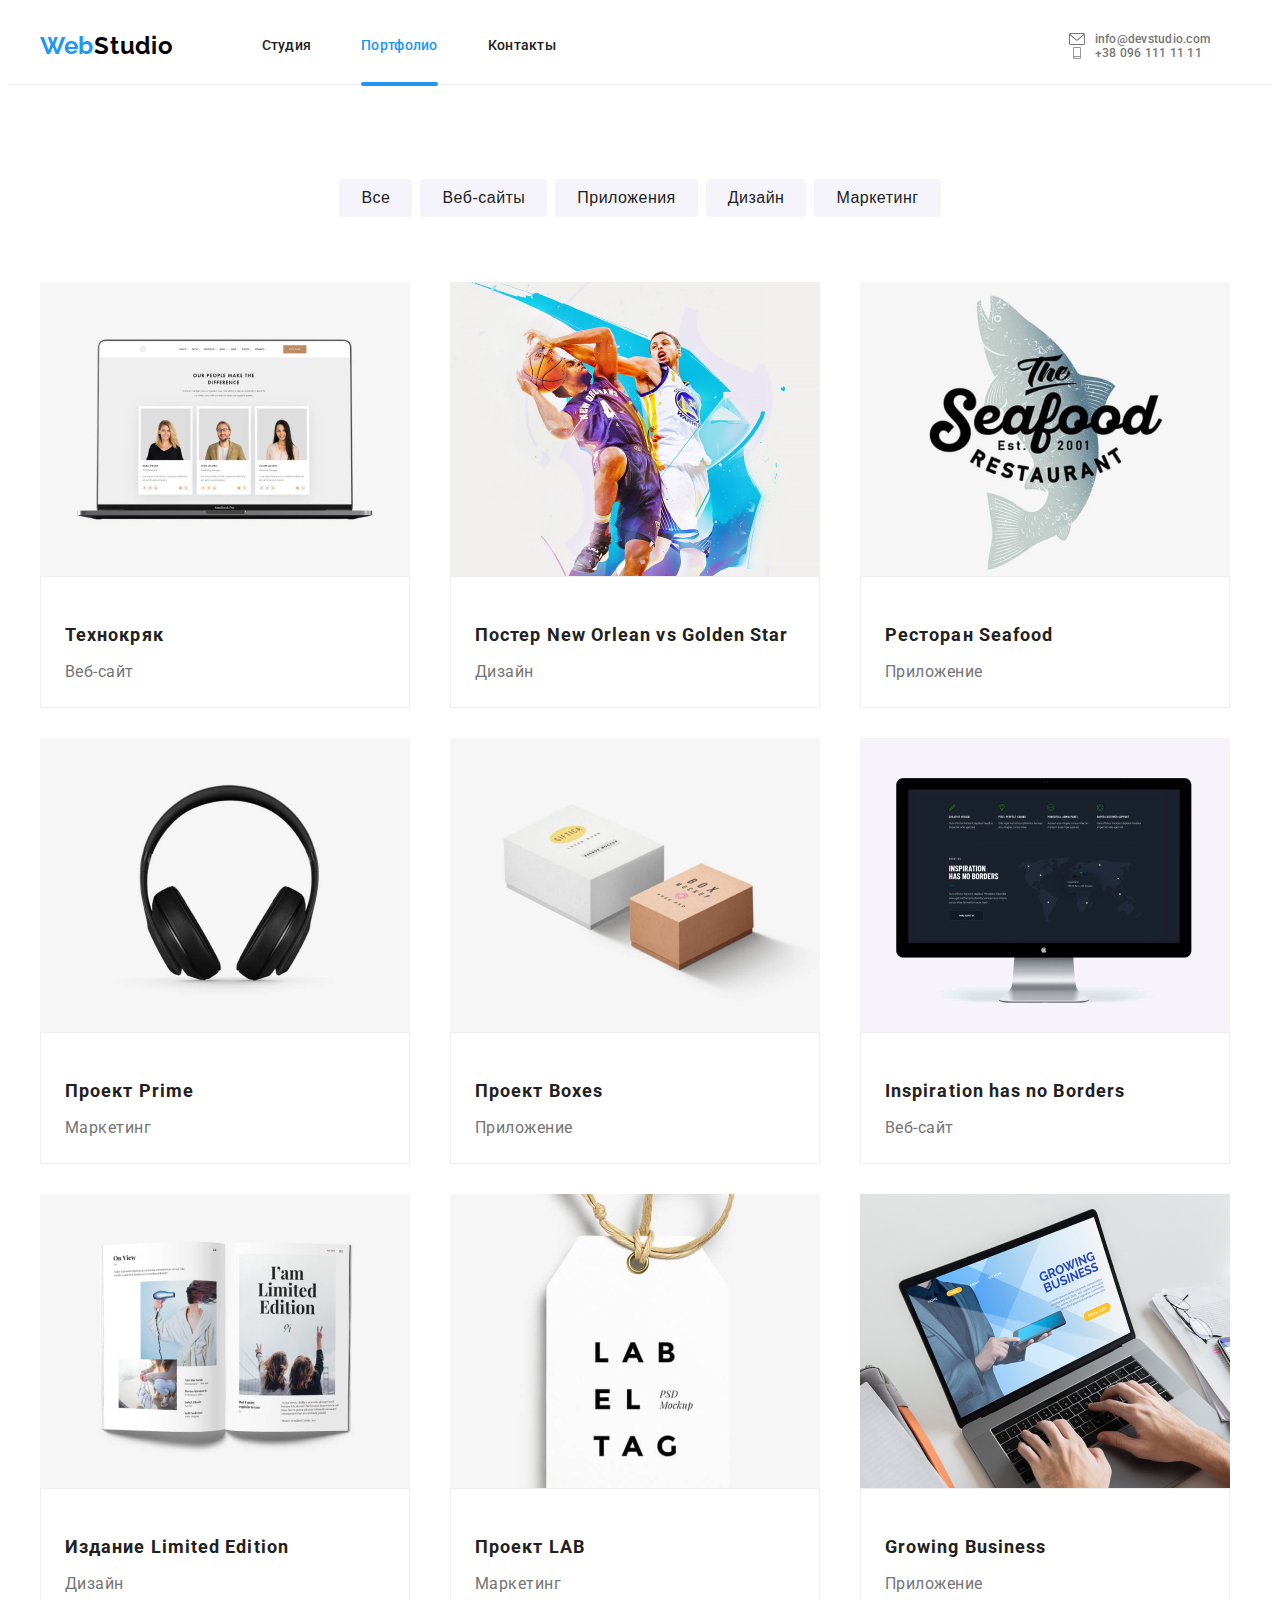
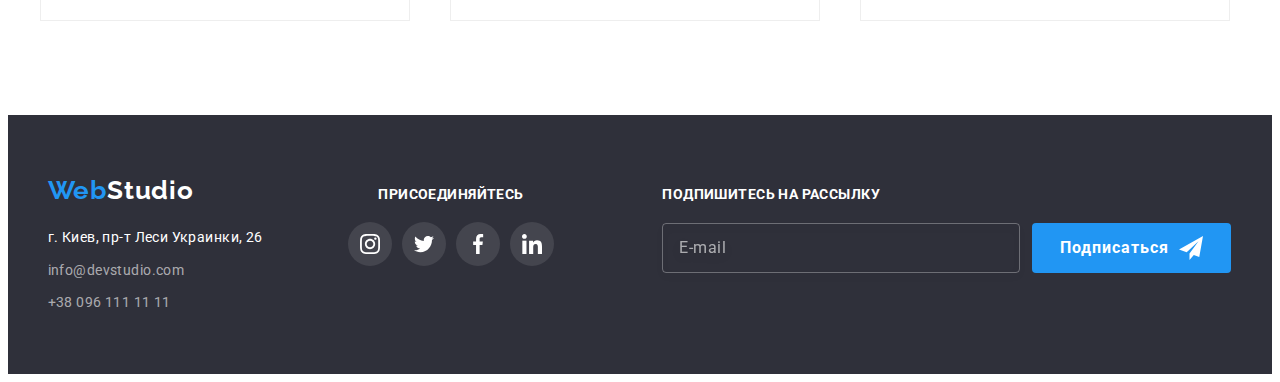
==== commit 5e0ed2d0: "Правки" ====
--- a/portofolio.html
+++ b/portofolio.html
@@ -12,7 +12,7 @@
       crossorigin="anonymous"
     />
     <link rel="preconnect" href="https://fonts.gstatic.com" />
-    <link href="https://fonts.googleapis.com/css2?family=Raleway:wght@700&family=Roboto:wght@400;700&display=swap" rel="stylesheet" />
+    <link href="https://fonts.googleapis.com/css2?family=Raleway:wght@400;700&family=Roboto:wght@500;900&display=swap" rel="stylesheet" />
     <link rel="stylesheet" href="css/main.min.css" />
   </head>
   <body>
--- a/css/main.min.css
+++ b/css/main.min.css
@@ -1,2 +1,2 @@
-:root{--main-font-family: Roboto, sans-serif;--main-color: #212121;--second-color: #757575;--blue-color: rgb(33, 150, 243);--white-color: #ffffff;--background-hero-color: #2f303a;--logo-color: #000000;--section-pt-desktop: 94px;--section-pb-desktop: 94px;--section-pt-mobile: 60px;--section-pb-mobile: 60px;--section-pt-tablet: 60px;--section-pb-tablet: 60px;--main-icon-color: #afb1b8}.link{text-decoration:none}.list{list-style:none;list-style-type:none}.address{font-style:normal}h1,h2,h3,h4,h5,h6,p{margin:0}ul,ol{padding:0;margin:0}img{display:block;max-width:100%}body{font-family:Roboto;font-weight:500;color:var(--main-color)}button{border:none}.visually-hidden{position:absolute !important;clip:rect(1px 1px 1px 1px);clip:rect(1px, 1px, 1px, 1px);padding:0 !important;border:0 !important;height:1px !important;width:1px !important;overflow:hidden}.conteiner{padding-left:15px;padding-right:15px}@media screen and (min-width: 480px){.conteiner{width:480px;margin:0 auto}}@media screen and (min-width: 768px){.conteiner{width:768px}}@media screen and (min-width: 1200px){.conteiner{width:1200px}}.header .conteiner{display:flex;align-items:center;justify-content:space-between}.header{padding-top:10px;padding-bottom:10px;border-bottom:1px solid #ececec}@media screen and (max-width: 767px){.menu__list{display:none}.contact__list{display:none}.header__burger{display:flex;align-items:center}.header__burger{background-color:transparent;border:none;padding:0;cursor:pointer}.header__burger:hover{fill:var(--accent-color);outline:none}.header__burger-icon{width:40px;height:40px}}@media screen and (min-width: 768px){.header__burger{display:none}.mobile-menu{display:none}.header{display:flex;justify-content:center;align-items:center;padding-top:21px;padding-bottom:21px;border-bottom:1px solid #ececec;background-color:var(--primary-white-color)}}@media screen and (min-width: 1200px){.header{padding-top:24px;padding-bottom:24px}}.navigation{display:flex;align-items:center}@media screen and (min-width: 768px){.menu__list{display:flex;margin-left:auto}.menu__item{position:relative;list-style:none;font-size:14px;line-height:1.14;letter-spacing:0.02em}.menu__item+.menu__item{margin-left:50px}.menu__link{color:var(--main-color);transition:color,250ms cubic-bezier(0.4, 0, 0.2, 1)}.menu__link:hover,.menu__link:focus{color:var(--blue-color)}.navigation__current{color:var(--blue-color)}.navigation__current::after{position:absolute;display:block;content:'';height:4px;width:100%;margin:0 auto;margin-top:28px;border-radius:2px;background-color:var(--blue-color)}.contact__item:not(:last-child){margin-bottom:10px}.contact__item a{color:var(--second-color)}.contact__link{display:flex;font-family:Roboto;font-style:normal;font-weight:500;font-size:14px;line-height:16px;letter-spacing:0.02em;color:#757575;list-style:none;font-size:12px;line-height:1.17;letter-spacing:0.02em;align-items:center;transition:color,250ms cubic-bezier(0.4, 0, 0.2, 1)}.contact__link:hover,.contact__link:focus{color:var(--blue-color)}.contact__link .contact__icon{width:14px;height:10px;fill:currentColor;margin-right:10px}}@media screen and (min-width: 1200px){.menu__list{margin-left:88px}.contact__list{display:flex;align-items:center;margin-left:auto}.contact__item{font-size:14px;line-height:1.14}.contact__item:not(:last-child){margin-right:30px;margin-bottom:0}.contact__icon{width:16px;height:12px}}.mobile-menu{position:fixed;top:0;left:50%;width:100vw;max-width:480px;height:100vh;padding:48px 40px;transform:translateX(-50%);transition:transform 250ms cubic-bezier(0.4, 0, 0.2, 1);background-color:var(--white-color);opacity:0;visibility:hidden;pointer-events:none;overflow-y:scroll;z-index:100}.mobile-menu.is-open{opacity:1;visibility:visible;pointer-events:auto;z-index:100}.mobile-menu__item{position:relative;font-family:Roboto;font-style:normal;list-style:none;font-weight:500;font-size:40px;line-height:1.18;letter-spacing:0.02em}.mobile-menu__item:not(:first-child){margin-top:32px}.mobile-menu__link{color:var(--main-color);transition:color,250ms cubic-bezier(0.4, 0, 0.2, 1)}.mobile-menu__link-current{color:var(--blue-color);border-bottom:4px solid var(--blue-color);border-radius:2px}.mobile-menu__button{position:absolute;top:10px;right:15px;background:transparent;border:none;padding:0;cursor:pointer}.mobile-menu__button:hover{fill:var(--blue-color);outline:none}.mobile-menu__button-icon{display:flex}.mobile-contacts__list{margin-top:302px}.mobile-contacts__item:first-child a{font-family:Roboto;font-style:normal;font-weight:500;font-size:34px;line-height:1.18;letter-spacing:0.02em;color:var(--blue-color);margin-bottom:32px}.mobile-contacts__item:last-child a{font-family:Roboto;font-style:normal;font-weight:500;font-size:24px;line-height:1.17;letter-spacing:0.02em;color:var(--second-color)}.mobile-contacts__item:first-child{margin-bottom:32px}.mobile-contacts-link{transition:color 250ms cubic-bezier(0.4, 0, 0.2, 1),fill 250ms cubic-bezier(0.4, 0, 0.2, 1)}.mobile-social__list{display:flex;justify-content:flex-start;margin-top:64px;margin-bottom:48px}.mobile-social__link{position:relative;padding-left:10px;padding-right:10px}.mobile-social__item{border-right:1px solid rgba(33,33,33,0.2)}.mobile-social__item:last-child{border-right:none}.mobile-social__link{font-family:Roboto;font-style:normal;font-weight:500;font-size:18px;line-height:1.22;letter-spacing:0.02em;color:var(--blue-color)}.navigation__logo{font-family:Raleway;font-style:normal;font-weight:bold;font-size:24px;line-height:1.16;letter-spacing:0.03em;color:var(--blue-color)}.navigation__logo-span{color:var(--logo-color)}.hero .conteiner{display:flex;align-items:center;flex-direction:column}.hero{background-color:var(--background-hero-color);background-image:linear-gradient(rgba(47,48,58,0.4), rgba(47,48,58,0.4)),url(../images/Fotomobile/Hero/Header.jpg);margin-right:auto;margin-left:auto;text-align:center;min-height:400px;padding-top:118px;padding-bottom:118px;background-repeat:no-repeat;background-size:cover}.hero__heading{max-width:360px;font-weight:900;font-size:26px;line-height:1.62;letter-spacing:0.06em;text-transform:uppercase;margin:0 auto;color:var(--white-color);margin-bottom:30px}@media screen and (min-width: 768px){.hero{background-image:linear-gradient(rgba(47,48,58,0.4), rgba(47,48,58,0.4)),url(../images/Fototablet/Hero/Header.jpg)}}@media screen and (min-width: 1200px){.hero{background-image:linear-gradient(rgba(47,48,58,0.4), rgba(47,48,58,0.4)),url(../images/Desktop/Hero/img.jpg)}.hero__heading{font-weight:900;font-size:44px;line-height:1.36;text-align:center;letter-spacing:0.06em;text-transform:uppercase;color:var(--white-color);max-width:696px;margin:auto;margin-bottom:30px}}.hero__btn{min-width:200px;font-family:var(--main-font-family);font-weight:bold;font-size:16px;line-height:1.875;letter-spacing:0.06em;color:var(--white-color);border-radius:4px;padding:10px 32px;cursor:pointer;background-color:var(--blue-color);transition:background 250ms cubic-bezier(0.4, 0, 0.2, 1),box-shadow 250ms cubic-bezier(0.4, 0, 0.2, 1)}.hero__btn:focus,.hero__btn:hover{background:#1166ac;box-shadow:0px 4px 4px rgba(0,0,0,0.15)}.quality{padding-top:var(--section-pt-mobile);padding-bottom:var(--section-pb-mobile)}.quality__tumb{display:flex;justify-content:center;margin-bottom:30px;background:#f5f4fa;border-radius:4px;padding:25px 100px}.quality__text-box{display:flex;flex-wrap:wrap;justify-content:center}.quality__heading{font-weight:bold;font-size:14px;line-height:1.14;letter-spacing:0.03em;text-transform:uppercase;color:var(--main-color);margin-bottom:10px}.quality__paragraph{font-weight:normal;font-size:14px;line-height:1.71;letter-spacing:0.03em;color:var(--second-color)}.quality__item:not(:last-child){margin-bottom:30px}@media screen and (min-width: 768px){.quality{padding-top:var(--section-pt-tablet);padding-bottom:var(--section-pb-tablet)}.quality__list{display:flex;flex-wrap:wrap}.quality__item{flex-basis:calc(100% / 2 - 15px)}.quality__item:nth-child(2n+1){margin-right:30px}.quality__text-box{display:block}}@media screen and (min-width: 1200px){.quality{padding-top:var(--section-pt-desktop);padding-bottom:var(--section-pb-desktop)}.quality__list{display:flex;flex-wrap:nowrap;margin-left:-30px;margin-top:-30px}.quality__item{flex-basis:calc(100% / 4 - 30px);margin-left:30px;margin-top:30px}.quality__item:nth-child(2n+1){margin-right:0px}}@media screen and (max-width: 1199px){.works{display:none}}@media screen and (min-width: 1200px){.works{padding-bottom:var(--section-pb-desktop)}.works__list{display:flex;margin-left:-30px;margin-top:-30px}.works__item{flex-basis:calc(100% / 3 - 30px);margin-left:30px;margin-top:30px}.works__conteiner{display:flex;position:relative}.works__label{position:absolute;left:0px;bottom:0px;width:100%;padding-top:27px;padding-bottom:27px;background:rgba(47,48,58,0.8);font-family:var(--main-font-family);font-weight:bold;font-size:14px;line-height:1.14;text-align:center;letter-spacing:0.03em;text-transform:uppercase;color:var(--white-color)}.works__title{font-weight:bold;font-size:36px;line-height:1.16;text-align:center;letter-spacing:0.03em;color:var(--main-color);margin-bottom:50px}}.team{background:#f5f4fa;padding-top:var(--section-pt-mobile);padding-bottom:var(--section-pb-mobile);width:100%}.team__list{display:flex;flex-wrap:wrap}.team__header{font-family:var(--main-font-family);font-weight:bold;font-size:28px;line-height:1.17;text-align:center;letter-spacing:0.03em;color:var(--main-color);margin-bottom:30px}.team__box{padding:16px 74px}.team__name{font-weight:700;font-size:16px;line-height:1.18;text-align:center;letter-spacing:0.03em;color:var(--main-color);margin-bottom:10px}.team__item{margin-top:30px;background:var(--white-color);box-shadow:0px 1px 3px rgba(0,0,0,0.12),0px 1px 1px rgba(0,0,0,0.14),0px 2px 1px rgba(0,0,0,0.2);border-radius:0px 0px 4px 4px}.team__position{font-weight:400;font-size:16px;line-height:1.18;text-align:center;letter-spacing:0.03em;color:var(--second-color);margin-bottom:16px}@media screen and (min-width: 768px){.team{padding-top:var(--section-pt-tablet);padding-bottom:var(--section-pb-tablet)}.team__item:nth-child(odd){margin-right:30px}}@media screen and (min-width: 1200px){.team{padding-top:var(--section-pt-desktop);padding-bottom:var(--section-pb-desktop)}.team__header{font-weight:bold;font-size:36px;line-height:1.16;margin-bottom:50px}.team__list{display:flex;margin-left:-30px;margin-top:-30px}.team__item:nth-child(odd){margin-right:0px}.team__item{flex-basis:calc(100% / 4 - 30px);margin-left:30px;margin-top:30px}.team__box{padding:30px 32px}}.social__list{display:flex;justify-content:center}.social__item:not(:last-child){margin-right:10px}.social__link{display:flex;justify-content:center;align-items:center;width:44px;height:44px;border-radius:50%;background-color:var(--white-color);transition:background-color 250ms cubic-bezier(0.4, 0, 0.2, 1)}.social__link:hover,.social__link:focus{background-color:var(--blue-color)}.social__link:hover .social__icon,.social__link:focus .social__icon{fill:var(--white-color)}.social__icon{fill:var(--main-icon-color);transition:fill 250ms cubic-bezier(0.4, 0, 0.2, 1)}.customers{padding-top:var(--section-pt-mobile);padding-bottom:var(--section-pb-mobile)}.customers__heading{font-family:var(--main-font-family);font-weight:bold;font-size:28px;line-height:1.17;text-align:center;letter-spacing:0.03em;color:var(--logo-color);margin-bottom:30px}.customers__list{display:flex;flex-wrap:wrap}.customers__item:nth-child(2n+1){margin-right:30px}.customers__item{margin-top:30px}.customers__link{display:flex;justify-content:center;align-items:center;width:210px;height:90px;border:1px solid #afb1b8;border-radius:4px;transition:border 250ms cubic-bezier(0.4, 0, 0.2, 1)}.customers__link:hover,.customers__link:focus{border:1px solid #2196f3}.customers__link:hover .customers__icon,.customers__link:focus .customers__icon{fill:#2196f3}.customers__icon{fill:#afb1b8;transition:fill 250ms cubic-bezier(0.4, 0, 0.2, 1)}@media screen and (min-width: 768px){.customers{padding-top:var(--section-pt-tablet);padding-bottom:var(--section-pb-tablet)}.customers__list{justify-content:space-between}.customers__link{width:226px}.customers__item:nth-child(2n+1){margin-right:0}}@media screen and (min-width: 1200px){.customers{padding-top:var(--section-pt-desktop);padding-bottom:var(--section-pb-desktop)}.customers__heading{font-family:var(--main-font-family);font-weight:bold;font-size:36px;line-height:1.17;margin-bottom:50px}.customers__item{margin-top:0px}.customers__link{width:170px}}.footer .conteiner{display:flex;flex-direction:column;justify-content:center;align-items:center}.footer{padding-top:var(--section-pt-mobile);padding-bottom:var(--section-pb-mobile);background-color:var(--background-hero-color)}.info-footer{display:flex;flex-direction:column;align-items:center}.logo-footer__link{display:block;font-family:Raleway;font-style:normal;font-weight:bold;font-size:24px;line-height:1.1;text-align:center;letter-spacing:0.03em;color:var(--blue-color);margin-bottom:20px}.logo-footer__span{color:var(--white-color)}.address__map-link{font-weight:normal;font-size:14px;line-height:1.71;letter-spacing:0.03em;color:var(--white-color);text-align:center}.contakt-footer-box__link{font-family:Roboto;font-style:normal;font-weight:normal;font-size:14px;line-height:24px;text-align:center;letter-spacing:0.03em;color:rgba(255,255,255,0.6)}.contakt-footer-box__list{margin-top:8px}.contakt-footer-box__item:not(:last-child){margin-bottom:8px}.footer-social{margin-top:60px}.footer-social__paragraf{font-family:Roboto;font-style:normal;font-weight:bold;font-size:14px;line-height:16px;text-align:center;letter-spacing:0.03em;text-transform:uppercase;color:#ffffff;margin-bottom:20px}.footer-social__list{display:flex}.footer-social__item:not(:last-child){margin-right:10px}.footer-social__link{display:flex;justify-content:center;align-items:center;width:44px;height:44px;border-radius:50%;background:rgba(255,255,255,0.1);transition:background-color 250ms cubic-bezier(0.4, 0, 0.2, 1)}.footer-social__link:focus,.footer-social__link:hover{background-color:var(--blue-color)}.footer-social__link:focus .social-footer__icon,.footer-social__link:hover .social-footer__icon{fill:var(--white-color)}.footer-social__icon{fill:var(--white-color);transition:fill 250ms cubic-bezier(0.4, 0, 0.2, 1)}.footer-form{display:flex;flex-direction:column;align-items:center;margin-top:60px}.footer-form__description{font-family:var(--main-font-family);font-weight:bold;text-transform:uppercase;font-size:14px;line-height:1.14;letter-spacing:0.03em;color:var(--white-color);margin-bottom:20px}.footer-form__input{width:450px;height:50px;border:1px solid rgba(255,255,255,0.3);box-sizing:border-box;filter:drop-shadow(0px 4px 4px rgba(0,0,0,0.15));border-radius:4px;background-color:transparent;outline:none;padding:15px 16px;margin-bottom:20px;color:var(--white-color)}.footer-form__input::placeholder{font-family:var(--main-font-family);font-weight:normal;font-size:16px;line-height:1.25;letter-spacing:0.03em;color:rgba(255,255,255,0.6)}.footer-form__btn{display:flex;align-items:center;max-width:200px;font-family:var(--main-font-family);font-weight:bold;font-size:16px;line-height:1.87;letter-spacing:0.06em;color:var(--white-color);background:var(--blue-color);border-radius:4px;padding:10px 28px;cursor:pointer;transition:background-color,250ms cubic-bezier(0.4, 0, 0.2, 1),box-shadow 250ms cubic-bezier(0.4, 0, 0.2, 1)}.footer-form__btn:focus,.footer-form__btn:hover{background-color:#1166ac;box-shadow:0px 4px 4px rgba(0,0,0,0.15)}.footer-form__icon{fill:var(--white-color);margin-left:10px}@media screen and (min-width: 768px){.footer .conteiner{display:flex;flex-direction:row;flex-wrap:wrap;justify-content:space-around;align-items:baseline}.footer-social{margin-top:0px}}@media screen and (min-width: 1200px){.info-footer{align-items:flex-start;padding-left:0;margin-right:70px}.logo-footer__link{font-size:26px;line-height:1.2}.footer-social{padding:0}.footer-form{flex-direction:row;flex-wrap:wrap;align-items:baseline;max-width:570px;padding:0;margin:0}.footer-form__description{display:block;width:100%;margin-bottom:20px}.footer-form__input{display:flex;flex-direction:row;width:358px}.footer-social{margin-right:93px}.footer-form__input{margin-right:12px}}.backdrop{position:fixed;left:0;top:0;width:100vw;height:100vh;background-color:rgba(0,0,0,0.2);transition:background-color,250ms cubic-bezier(0.4, 0, 0.2, 1)}.modal{display:flex;flex-direction:column;position:absolute;top:50%;left:50%;transform:translate(-50%, -50%);min-width:450px;min-height:609px;padding:40px 40px;background:var(--white-color);box-shadow:0px 1px 3px rgba(0,0,0,0.12),0px 1px 1px rgba(0,0,0,0.14),0px 2px 1px rgba(0,0,0,0.2);border-radius:4px}.modal-close__btn{position:absolute;top:8px;right:8px;width:30px;height:30px;padding:0;background-color:var(--white-color);cursor:pointer;border-radius:50%;border:transparent;border:1px solid rgba(0,0,0,0.1);box-sizing:border-box}.modal-close__btn:hover{fill:var(--blue-color)}.modal-close__btn:focus{fill:var(--blue-color);outline:none}.modal-close__icon{position:absolute;left:50%;top:50%;transform:translate(-50%, -50%)}.is-hidden{opacity:0;visibility:hidden;pointer-events:none}@media screen and (max-width: 480px){.modal{min-width:90vw;min-height:80vh}}@media screen and (min-width: 768px){.modal{width:450px;min-height:609px}}@media screen and (min-width: 1200px){.modal{min-width:528px;min-height:580px}}.modal-form__heading{padding-bottom:12px;font-family:var(--main-font-family);font-weight:bold;font-size:20px;line-height:1.15;text-align:center;letter-spacing:0.03em;color:var(--logo-color)}.modal-form__input{width:100%;height:40px;border:1px solid rgba(33,33,33,0.2);border-radius:4px;padding-left:42px;outline:none;transition:border-color,250ms cubic-bezier(0.4, 0, 0.2, 1)}.modal-form__input:focus{border-color:var(--blue-color)}.modal-form__input:focus+.modal-form__icon{fill:var(--blue-color)}.modal-form{display:flex;flex-direction:column}.modal-form__field{font-family:var(--main-font-family);font-weight:normal;font-size:12px;line-height:1.16;letter-spacing:0.01em;color:#757575;margin-bottom:10px}.modal-form__wrapper{display:block;position:relative;margin-top:4px}.modal-form__icon{position:absolute;left:12px;top:50%;transform:translateY(-50%);transform:fill 250ms cubic-bezier(0.4, 0, 0.2, 1)}.modal-form__check-desc{display:flex;align-items:center;font-family:var(--main-font-family);font-weight:normal;font-size:14px;line-height:2;letter-spacing:0.03em;color:var(--second-color);margin-bottom:30px}.modal-form__check-desc::before{display:block;content:'';width:16px;height:15px;border:2px solid #212121;border-radius:2px;margin-right:8px}.modal-form__term:checked+.modal-form__check-desc::before{border-color:var(--blue-color);background-image:url(../images/Vector.svg);background-color:var(--blue-color);background-origin:padding-box;background-size:contain;background-position-y:center}.modal-form__term:focus+.modal-form__check-desc::before{border-color:var(--blue-color)}.modal-form__message{width:100%;height:120px;border:1px solid rgba(33,33,33,0.2);border-radius:4px;padding:12px 16px;resize:none;outline:none;transition:border-color,250ms cubic-bezier(0.4, 0, 0.2, 1)}.modal-form__message:focus{border-color:var(--blue-color)}.modal-form__message::placeholder{font-family:var(--main-font-family);font-weight:normal;font-size:12px;line-height:1.16;letter-spacing:0.01em;color:rgba(117,117,117,0.5)}.modal-form__btn{align-self:center;min-width:200px;font-family:var(--main-font-family);font-weight:bold;font-size:16px;line-height:1.87;letter-spacing:0.06em;color:var(--white-color);background:var(--blue-color);border-radius:4px;padding:10px 56px;cursor:pointer;transition:background-color,250ms cubic-bezier(0.4, 0, 0.2, 1),box-shadow 250ms cubic-bezier(0.4, 0, 0.2, 1)}.modal-form__btn:focus,.modal-form__btn:hover{box-shadow:0px 4px 4px rgba(0,0,0,0.15);background-color:#1166ac}.filter{padding-top:var(--section-pt-mobile);padding-bottom:var(--section-pb-mobile)}.filter__list{display:flex;flex-wrap:wrap;margin-bottom:25px}.filter__item{display:inline-block}.filter__item:not(:last-child){margin-right:8px;margin-bottom:15px}.filter__btn{min-width:73px;font-weight:500;font-size:16px;line-height:1.6;text-align:center;letter-spacing:0.03em;color:var(--main-color);background:#f5f4fa;border-radius:4px;padding:6px 22px;transition:background-color 250ms cubic-bezier(0.4, 0, 0.2, 1),color 250ms cubic-bezier(0.4, 0, 0.2, 1),box-shadow 250ms cubic-bezier(0.4, 0, 0.2, 1)}.filter__btn:focus,.filter__btn:hover{background:var(--blue-color);color:var(--white-color);box-shadow:0px 3px 1px rgba(0,0,0,0.1),0px 1px 2px rgba(0,0,0,0.08),0px 2px 2px rgba(0,0,0,0.12);cursor:pointer}@media screen and (max-width: 767px){.filter__item:nth-child(n+4){margin-bottom:0}.cards__item{flex-basis:calc(100% - 30px)}}@media screen and (min-width: 768px){.filter__list{justify-content:center;margin-bottom:30px}.cards__item{flex-basis:calc(100% / 2 - 30px)}}@media screen and (min-width: 1200px){.filter{padding-top:var(--section-pt-desktop);padding-bottom:var(--section-pb-desktop)}.filter__list{margin-bottom:50px}.cards__item{flex-basis:calc(100% / 3 - 30px)}}
+:root{--main-font-family: 'Roboto', sans-serif;--main-color: #212121;--second-color: #757575;--blue-color: rgb(33, 150, 243);--white-color: #ffffff;--background-hero-color: #2f303a;--logo-color: #000000;--section-pt-desktop: 94px;--section-pb-desktop: 94px;--section-pt-mobile: 60px;--section-pb-mobile: 60px;--section-pt-tablet: 60px;--section-pb-tablet: 60px;--main-icon-color: #afb1b8}.link{text-decoration:none}.list{list-style:none;list-style-type:none}.address{font-style:normal}h1,h2,h3,h4,h5,h6,p{margin:0}ul,ol{padding:0;margin:0}img{display:block;max-width:100%}body{font-family:var(--main-font-family);font-weight:500;color:var(--main-color)}button{border:none}.visually-hidden{position:absolute !important;clip:rect(1px 1px 1px 1px);clip:rect(1px, 1px, 1px, 1px);padding:0 !important;border:0 !important;height:1px !important;width:1px !important;overflow:hidden}.conteiner{padding-left:15px;padding-right:15px}@media screen and (min-width: 480px){.conteiner{width:480px;margin:0 auto}}@media screen and (min-width: 768px){.conteiner{width:768px}}@media screen and (min-width: 1200px){.conteiner{width:1200px}}.header .conteiner{display:flex;align-items:center;justify-content:space-between}.header{padding-top:10px;padding-bottom:10px;border-bottom:1px solid #ececec}@media screen and (max-width: 767px){.header__burger{display:flex;align-items:center}.header__burger{background-color:transparent;border:none;padding:0;cursor:pointer}.header__burger:hover{fill:var(--blue-color);outline:none}.header__burger-icon{width:40px;height:40px}}@media screen and (min-width: 768px){.header__burger{display:none}.mobile-menu{display:none}.header{display:flex;justify-content:center;align-items:center;padding-top:21px;padding-bottom:21px;border-bottom:1px solid #ececec;background-color:var(--white-color)}}@media screen and (min-width: 1200px){.header{padding-top:24px;padding-bottom:24px}}.navigation{display:flex;align-items:center}.menu__list{display:none}.contact__list{display:none}@media screen and (min-width: 768px){.menu__list{display:flex;margin-left:auto}.menu__item{position:relative;list-style:none;font-size:14px;line-height:1.14;letter-spacing:0.02em;color:var(--second-color)}.menu__item+.menu__item{margin-left:50px}.menu__link{color:var(--main-color);transition:color,250ms cubic-bezier(0.4, 0, 0.2, 1)}.menu__link:hover,.menu__link:focus{color:var(--blue-color)}.navigation__current{color:var(--blue-color)}.navigation__current::after{position:absolute;display:block;content:'';height:4px;width:100%;margin:0 auto;margin-top:28px;border-radius:2px;background-color:var(--blue-color)}.contact__list{display:block}.contact__item{list-style:none;font-weight:500;font-size:12px;line-height:1.17;letter-spacing:0.02em}.contact__item:not(:last-child){margin-bottom:10px}.contact__item a{color:var(--second-color)}.contact__link{display:flex;align-items:center;transition:color,250ms cubic-bezier(0.4, 0, 0.2, 1)}.contact__link:hover,.contact__link:focus{color:var(--blue-color)}.contact__link .contact__icon{fill:currentColor;margin-right:10px}}@media screen and (min-width: 1200px){.menu__list{margin-left:88px}.contact__item:not(:last-child){margin-right:30px;margin-bottom:0}.contact__icon{width:16px;height:12px}}.mobile-menu{position:fixed;top:0;left:50%;width:100vw;max-width:480px;height:100vh;padding:48px 40px;transform:translateX(-50%);transition:transform 250ms cubic-bezier(0.4, 0, 0.2, 1);background-color:var(--white-color);opacity:0;visibility:hidden;pointer-events:none;overflow-y:scroll;z-index:100}.mobile-menu.is-open{opacity:1;visibility:visible;pointer-events:auto;z-index:100}.mobile-menu__item{position:relative;font-family:Roboto;font-style:normal;list-style:none;font-weight:500;font-size:40px;line-height:1.18;letter-spacing:0.02em}.mobile-menu__item:not(:first-child){margin-top:32px}.mobile-menu__link{color:var(--main-color);transition:color,250ms cubic-bezier(0.4, 0, 0.2, 1)}.mobile-menu__link-current{color:var(--blue-color);border-bottom:4px solid var(--blue-color);border-radius:2px}.mobile-menu__button{position:absolute;top:10px;right:15px;background:transparent;border:none;padding:0;cursor:pointer}.mobile-menu__button:hover{fill:var(--blue-color);outline:none}.mobile-menu__button-icon{display:flex}.mobile-contacts__list{margin-top:302px}.mobile-contacts__item:first-child a{font-family:Roboto;font-style:normal;font-weight:500;font-size:34px;line-height:1.18;letter-spacing:0.02em;color:var(--blue-color);margin-bottom:32px}.mobile-contacts__item:last-child a{font-family:Roboto;font-style:normal;font-weight:500;font-size:24px;line-height:1.17;letter-spacing:0.02em;color:var(--second-color)}.mobile-contacts__item:first-child{margin-bottom:32px}.mobile-contacts-link{transition:color 250ms cubic-bezier(0.4, 0, 0.2, 1),fill 250ms cubic-bezier(0.4, 0, 0.2, 1)}.mobile-social__list{display:flex;justify-content:flex-start;margin-top:64px;margin-bottom:48px}.mobile-social__link{position:relative;padding-left:10px;padding-right:10px}.mobile-social__item{border-right:1px solid rgba(33,33,33,0.2)}.mobile-social__item:last-child{border-right:none}.mobile-social__link{font-family:Roboto;font-style:normal;font-weight:500;font-size:18px;line-height:1.22;letter-spacing:0.02em;color:var(--blue-color)}.navigation__logo{font-family:Raleway;font-style:normal;font-weight:bold;font-size:24px;line-height:1.16;letter-spacing:0.03em;color:var(--blue-color)}.navigation__logo-span{color:var(--logo-color)}.hero .conteiner{display:flex;align-items:center;flex-direction:column}.hero{background-color:var(--background-hero-color);background-image:linear-gradient(rgba(47,48,58,0.4), rgba(47,48,58,0.4)),url(../images/Fotomobile/Hero/Header.jpg);margin-right:auto;margin-left:auto;text-align:center;min-height:600px;padding-top:118px;padding-bottom:118px;background-repeat:no-repeat;background-size:cover}.hero__heading{max-width:360px;font-weight:900;font-size:26px;line-height:1.62;letter-spacing:0.06em;text-transform:uppercase;margin:0 auto;color:var(--white-color);margin-bottom:30px}@media screen and (min-width: 768px){.hero{background-image:linear-gradient(rgba(47,48,58,0.4), rgba(47,48,58,0.4)),url(../images/Fototablet/Hero/Header.jpg)}}@media screen and (min-width: 1200px){.hero{padding-top:200px;padding-bottom:200px;background-image:linear-gradient(rgba(47,48,58,0.4), rgba(47,48,58,0.4)),url(../images/Desktop/Hero/Img.jpg)}.hero__heading{font-weight:900;font-size:44px;line-height:1.36;text-align:center;letter-spacing:0.06em;text-transform:uppercase;color:var(--white-color);max-width:696px;margin:auto;margin-bottom:30px}}.hero__btn{min-width:200px;font-family:var(--main-font-family);font-weight:bold;font-size:16px;line-height:1.875;letter-spacing:0.06em;color:var(--white-color);border-radius:4px;padding:10px 32px;cursor:pointer;background-color:var(--blue-color);transition:background 250ms cubic-bezier(0.4, 0, 0.2, 1),box-shadow 250ms cubic-bezier(0.4, 0, 0.2, 1)}.hero__btn:focus,.hero__btn:hover{background:#1166ac;box-shadow:0px 4px 4px rgba(0,0,0,0.15)}.quality{padding-top:var(--section-pt-mobile);padding-bottom:var(--section-pb-mobile)}.quality__tumb{display:flex;justify-content:center;margin-bottom:30px;background:#f5f4fa;border-radius:4px;padding:25px 100px}.quality__text-box{display:flex;flex-wrap:wrap;justify-content:center}.quality__heading{font-weight:bold;font-size:14px;line-height:1.14;letter-spacing:0.03em;text-transform:uppercase;color:var(--main-color);margin-bottom:10px}.quality__paragraph{font-weight:normal;font-size:14px;line-height:1.71;letter-spacing:0.03em;color:var(--second-color)}.quality__item:not(:last-child){margin-bottom:30px}@media screen and (min-width: 768px){.quality{padding-top:var(--section-pt-tablet);padding-bottom:var(--section-pb-tablet)}.quality__list{display:flex;flex-wrap:wrap}.quality__item{flex-basis:calc(100% / 2 - 15px)}.quality__item:nth-child(2n+1){margin-right:30px}.quality__text-box{display:block}}@media screen and (min-width: 1200px){.quality{padding-top:var(--section-pt-desktop);padding-bottom:var(--section-pb-desktop)}.quality__list{display:flex;flex-wrap:nowrap;margin-left:-30px;margin-top:-30px}.quality__item{flex-basis:calc(100% / 4 - 30px);margin-left:30px;margin-top:30px}.quality__item:nth-child(2n+1){margin-right:0px}}@media screen and (max-width: 1199px){.works{display:none}}@media screen and (min-width: 1200px){.works{padding-bottom:var(--section-pb-desktop)}.works__list{display:flex;margin-left:-30px;margin-top:-30px}.works__item{flex-basis:calc(100% / 3 - 30px);margin-left:30px;margin-top:30px}.works__conteiner{display:flex;position:relative}.works__label{position:absolute;left:0px;bottom:0px;width:100%;padding-top:27px;padding-bottom:27px;background:rgba(47,48,58,0.8);font-family:var(--main-font-family);font-weight:bold;font-size:14px;line-height:1.14;text-align:center;letter-spacing:0.03em;text-transform:uppercase;color:var(--white-color)}.works__title{font-weight:bold;font-size:36px;line-height:1.16;text-align:center;letter-spacing:0.03em;color:var(--main-color);margin-bottom:50px}}.team{background:#f5f4fa;padding-top:var(--section-pt-mobile);padding-bottom:var(--section-pb-mobile);width:100%}.team__list{display:flex;flex-wrap:wrap}.team__header{font-family:var(--main-font-family);font-weight:bold;font-size:28px;line-height:1.17;text-align:center;letter-spacing:0.03em;color:var(--main-color);margin-bottom:30px}.team__box{padding:16px 74px}.team__name{font-weight:700;font-size:16px;line-height:1.18;text-align:center;letter-spacing:0.03em;color:var(--main-color);margin-bottom:10px}.team__item{margin-top:30px;background:var(--white-color);box-shadow:0px 1px 3px rgba(0,0,0,0.12),0px 1px 1px rgba(0,0,0,0.14),0px 2px 1px rgba(0,0,0,0.2);border-radius:0px 0px 4px 4px}.team__position{font-weight:400;font-size:16px;line-height:1.18;text-align:center;letter-spacing:0.03em;color:var(--second-color);margin-bottom:16px}@media screen and (min-width: 768px){.team{padding-top:var(--section-pt-tablet);padding-bottom:var(--section-pb-tablet)}.team__item:nth-child(odd){margin-right:30px}}@media screen and (min-width: 1200px){.team{padding-top:var(--section-pt-desktop);padding-bottom:var(--section-pb-desktop)}.team__header{font-weight:bold;font-size:36px;line-height:1.16;margin-bottom:50px}.team__list{display:flex;margin-left:-30px;margin-top:-30px}.team__item:nth-child(odd){margin-right:0px}.team__item{flex-basis:calc(100% / 4 - 30px);margin-left:30px;margin-top:30px}.team__box{padding:30px 32px}}.social__list{display:flex;justify-content:center}.social__item:not(:last-child){margin-right:10px}.social__link{display:flex;justify-content:center;align-items:center;width:44px;height:44px;border-radius:50%;background-color:var(--white-color);transition:background-color 250ms cubic-bezier(0.4, 0, 0.2, 1)}.social__link:hover,.social__link:focus{background-color:var(--blue-color)}.social__link:hover .social__icon,.social__link:focus .social__icon{fill:var(--white-color)}.social__icon{fill:var(--main-icon-color);transition:fill 250ms cubic-bezier(0.4, 0, 0.2, 1)}.customers{padding-top:var(--section-pt-mobile);padding-bottom:var(--section-pb-mobile)}.customers__heading{font-family:var(--main-font-family);font-weight:bold;font-size:28px;line-height:1.17;text-align:center;letter-spacing:0.03em;color:var(--logo-color);margin-bottom:30px}.customers__list{display:flex;flex-wrap:wrap}.customers__item:nth-child(2n+1){margin-right:30px}.customers__item{margin-top:30px}.customers__link{display:flex;justify-content:center;align-items:center;width:210px;height:90px;border:1px solid #afb1b8;border-radius:4px;transition:border 250ms cubic-bezier(0.4, 0, 0.2, 1)}.customers__link:hover,.customers__link:focus{border:1px solid #2196f3}.customers__link:hover .customers__icon,.customers__link:focus .customers__icon{fill:#2196f3}.customers__icon{fill:#afb1b8;transition:fill 250ms cubic-bezier(0.4, 0, 0.2, 1)}@media screen and (min-width: 768px){.customers{padding-top:var(--section-pt-tablet);padding-bottom:var(--section-pb-tablet)}.customers__list{justify-content:space-between}.customers__link{width:226px}.customers__item:nth-child(2n+1){margin-right:0}}@media screen and (min-width: 1200px){.customers{padding-top:var(--section-pt-desktop);padding-bottom:var(--section-pb-desktop)}.customers__heading{font-family:var(--main-font-family);font-weight:bold;font-size:36px;line-height:1.17;margin-bottom:50px}.customers__item{margin-top:0px}.customers__link{width:170px}}.footer .conteiner{display:flex;flex-direction:column;justify-content:center;align-items:center}.footer{padding-top:var(--section-pt-mobile);padding-bottom:var(--section-pb-mobile);background-color:var(--background-hero-color)}.info-footer{display:flex;flex-direction:column;align-items:center}.logo-footer__link{display:block;font-family:Raleway;font-style:normal;font-weight:bold;font-size:24px;line-height:1.1;text-align:center;letter-spacing:0.03em;color:var(--blue-color);margin-bottom:20px}.logo-footer__span{color:var(--white-color)}.address__map-link{font-weight:normal;font-size:14px;line-height:1.71;letter-spacing:0.03em;color:var(--white-color);text-align:center}.contakt-footer-box__link{font-family:Roboto;font-style:normal;font-weight:normal;font-size:14px;line-height:24px;text-align:center;letter-spacing:0.03em;color:rgba(255,255,255,0.6)}.contakt-footer-box__list{margin-top:8px}.contakt-footer-box__item:not(:last-child){margin-bottom:8px}.footer-social{margin-top:60px}.footer-social__paragraf{font-family:Roboto;font-style:normal;font-weight:bold;font-size:14px;line-height:16px;text-align:center;letter-spacing:0.03em;text-transform:uppercase;color:#ffffff;margin-bottom:20px}.footer-social__list{display:flex}.footer-social__item:not(:last-child){margin-right:10px}.footer-social__link{display:flex;justify-content:center;align-items:center;width:44px;height:44px;border-radius:50%;background:rgba(255,255,255,0.1);transition:background-color 250ms cubic-bezier(0.4, 0, 0.2, 1)}.footer-social__link:focus,.footer-social__link:hover{background-color:var(--blue-color)}.footer-social__link:focus .social-footer__icon,.footer-social__link:hover .social-footer__icon{fill:var(--white-color)}.footer-social__icon{fill:var(--white-color);transition:fill 250ms cubic-bezier(0.4, 0, 0.2, 1)}.footer-form{display:flex;flex-direction:column;align-items:center;margin-top:60px}.footer-form__description{font-family:var(--main-font-family);font-weight:bold;text-transform:uppercase;font-size:14px;line-height:1.14;letter-spacing:0.03em;color:var(--white-color);margin-bottom:20px}.footer-form__input{width:450px;height:50px;border:1px solid rgba(255,255,255,0.3);box-sizing:border-box;filter:drop-shadow(0px 4px 4px rgba(0,0,0,0.15));border-radius:4px;background-color:transparent;outline:none;padding:15px 16px;margin-bottom:20px;color:var(--white-color)}.footer-form__input::placeholder{font-family:var(--main-font-family);font-weight:normal;font-size:16px;line-height:1.25;letter-spacing:0.03em;color:rgba(255,255,255,0.6)}.footer-form__btn{display:flex;align-items:center;max-width:200px;font-family:var(--main-font-family);font-weight:bold;font-size:16px;line-height:1.87;letter-spacing:0.06em;color:var(--white-color);background:var(--blue-color);border-radius:4px;padding:10px 28px;cursor:pointer;transition:background-color,250ms cubic-bezier(0.4, 0, 0.2, 1),box-shadow 250ms cubic-bezier(0.4, 0, 0.2, 1)}.footer-form__btn:focus,.footer-form__btn:hover{background-color:#1166ac;box-shadow:0px 4px 4px rgba(0,0,0,0.15)}.footer-form__icon{fill:var(--white-color);margin-left:10px}@media screen and (min-width: 768px){.footer .conteiner{display:flex;flex-direction:row;flex-wrap:wrap;justify-content:space-around;align-items:baseline}.footer-social{margin-top:0px}}@media screen and (min-width: 1200px){.info-footer{align-items:flex-start;padding-left:0;margin-right:70px}.logo-footer__link{font-size:26px;line-height:1.2}.footer-social{padding:0}.footer-form{flex-direction:row;flex-wrap:wrap;align-items:baseline;max-width:570px;padding:0;margin:0}.footer-form__description{display:block;width:100%;margin-bottom:20px}.footer-form__input{display:flex;flex-direction:row;width:358px}.footer-social{margin-right:93px}.footer-form__input{margin-right:12px}}.backdrop{position:fixed;left:0;top:0;width:100vw;height:100vh;background-color:rgba(0,0,0,0.2);transition:background-color,250ms cubic-bezier(0.4, 0, 0.2, 1)}.modal{display:flex;flex-direction:column;position:absolute;top:50%;left:50%;transform:translate(-50%, -50%);min-width:450px;min-height:609px;padding:40px 40px;background:var(--white-color);box-shadow:0px 1px 3px rgba(0,0,0,0.12),0px 1px 1px rgba(0,0,0,0.14),0px 2px 1px rgba(0,0,0,0.2);border-radius:4px}.modal-close__btn{position:absolute;top:8px;right:8px;width:30px;height:30px;padding:0;background-color:var(--white-color);cursor:pointer;border-radius:50%;border:transparent;border:1px solid rgba(0,0,0,0.1);box-sizing:border-box}.modal-close__btn:hover{fill:var(--blue-color)}.modal-close__btn:focus{fill:var(--blue-color);outline:none}.modal-close__icon{position:absolute;left:50%;top:50%;transform:translate(-50%, -50%)}.is-hidden{opacity:0;visibility:hidden;pointer-events:none}@media screen and (max-width: 480px){.modal{min-width:90vw;min-height:80vh}}@media screen and (min-width: 768px){.modal{width:450px;min-height:609px}}@media screen and (min-width: 1200px){.modal{min-width:528px;min-height:580px}}.modal-form__heading{padding-bottom:12px;font-family:var(--main-font-family);font-weight:bold;font-size:20px;line-height:1.15;text-align:center;letter-spacing:0.03em;color:var(--logo-color)}.modal-form__input{width:100%;height:40px;border:1px solid rgba(33,33,33,0.2);border-radius:4px;padding-left:42px;outline:none;transition:border-color,250ms cubic-bezier(0.4, 0, 0.2, 1)}.modal-form__input:focus{border-color:var(--blue-color)}.modal-form__input:focus+.modal-form__icon{fill:var(--blue-color)}.modal-form{display:flex;flex-direction:column}.modal-form__field{font-family:var(--main-font-family);font-weight:normal;font-size:12px;line-height:1.16;letter-spacing:0.01em;color:#757575;margin-bottom:10px}.modal-form__wrapper{display:block;position:relative;margin-top:4px}.modal-form__icon{position:absolute;left:12px;top:50%;transform:translateY(-50%);transform:fill 250ms cubic-bezier(0.4, 0, 0.2, 1)}.modal-form__check-desc{display:flex;align-items:center;font-family:var(--main-font-family);font-weight:normal;font-size:14px;line-height:2;letter-spacing:0.03em;color:var(--second-color);margin-bottom:30px}.modal-form__check-desc::before{display:block;content:'';width:16px;height:15px;border:2px solid #212121;border-radius:2px;margin-right:8px}.modal-form__term:checked+.modal-form__check-desc::before{border-color:var(--blue-color);background-image:url(../images/Vector.svg);background-color:var(--blue-color);background-origin:padding-box;background-size:contain;background-position-y:center}.modal-form__term:focus+.modal-form__check-desc::before{border-color:var(--blue-color)}.modal-form__message{width:100%;height:120px;border:1px solid rgba(33,33,33,0.2);border-radius:4px;padding:12px 16px;resize:none;outline:none;transition:border-color,250ms cubic-bezier(0.4, 0, 0.2, 1)}.modal-form__message:focus{border-color:var(--blue-color)}.modal-form__message::placeholder{font-family:var(--main-font-family);font-weight:normal;font-size:12px;line-height:1.16;letter-spacing:0.01em;color:rgba(117,117,117,0.5)}.modal-form__btn{align-self:center;min-width:200px;font-family:var(--main-font-family);font-weight:bold;font-size:16px;line-height:1.87;letter-spacing:0.06em;color:var(--white-color);background:var(--blue-color);border-radius:4px;padding:10px 56px;cursor:pointer;transition:background-color,250ms cubic-bezier(0.4, 0, 0.2, 1),box-shadow 250ms cubic-bezier(0.4, 0, 0.2, 1)}.modal-form__btn:focus,.modal-form__btn:hover{box-shadow:0px 4px 4px rgba(0,0,0,0.15);background-color:#1166ac}.filter{padding-top:var(--section-pt-mobile);padding-bottom:var(--section-pb-mobile)}.filter__list{display:flex;flex-wrap:wrap;margin-bottom:25px}.filter__item{display:inline-block}.filter__item:not(:last-child){margin-right:8px;margin-bottom:15px}.filter__btn{min-width:73px;font-weight:500;font-size:16px;line-height:1.6;text-align:center;letter-spacing:0.03em;color:var(--main-color);background:#f5f4fa;border-radius:4px;padding:6px 22px;transition:background-color 250ms cubic-bezier(0.4, 0, 0.2, 1),color 250ms cubic-bezier(0.4, 0, 0.2, 1),box-shadow 250ms cubic-bezier(0.4, 0, 0.2, 1)}.filter__btn:focus,.filter__btn:hover{background:var(--blue-color);color:var(--white-color);box-shadow:0px 3px 1px rgba(0,0,0,0.1),0px 1px 2px rgba(0,0,0,0.08),0px 2px 2px rgba(0,0,0,0.12);cursor:pointer}@media screen and (max-width: 767px){.filter__item:nth-child(n+4){margin-bottom:0}.cards__item{flex-basis:calc(100% - 30px)}}@media screen and (min-width: 768px){.filter__list{justify-content:center;margin-bottom:30px}.cards__item{flex-basis:calc(100% / 2 - 30px)}}@media screen and (min-width: 1200px){.filter{padding-top:var(--section-pt-desktop);padding-bottom:var(--section-pb-desktop)}.filter__list{margin-bottom:50px}.cards{display:flex;flex-wrap:wrap;margin-left:-30px;margin-top:-30px}.cards__item{flex-basis:calc(100% / 3 - 30px);margin-left:30px;margin-top:30px;transition:box-shadow 250ms cubic-bezier(0.4, 0, 0.2, 1)}.cards__link{display:inline-block;transition:box-shadow 250ms cubic-bezier(0.4, 0, 0.2, 1)}.cards__link:hover,.cards__link:focus{box-shadow:0px 4px 4px rgba(0,0,0,0.25)}.cards__link:hover .overlay__text,.cards__link:focus .overlay__text{transform:translateY(0%)}.cards__overlay{position:relative;overflow:hidden}.overlay__text{height:100%;position:absolute;left:0px;top:0px;padding:63px 24px;font-family:var(--main-font-family);font-weight:normal;font-size:18px;line-height:1.6;letter-spacing:0.03em;color:var(--white-color);background:rgba(33,150,243,0.9);transform:translateY(100%);transition:transform 250ms cubic-bezier(0.4, 0, 0.2, 1)}.cards__text{padding:20px 24px;border:1px solid #eeeeee}.cards__heading{font-family:var(--main-font-family);font-weight:bold;font-size:18px;line-height:2;letter-spacing:0.06em;color:var(--main-color);margin-top:20px;margin-bottom:0px}.cards__paragraph{font-family:var(--main-font-family);font-weight:normal;font-size:16px;line-height:1.9;letter-spacing:0.03em;color:var(--second-color);margin-top:4px}}
 /*# sourceMappingURL=main.min.css.map */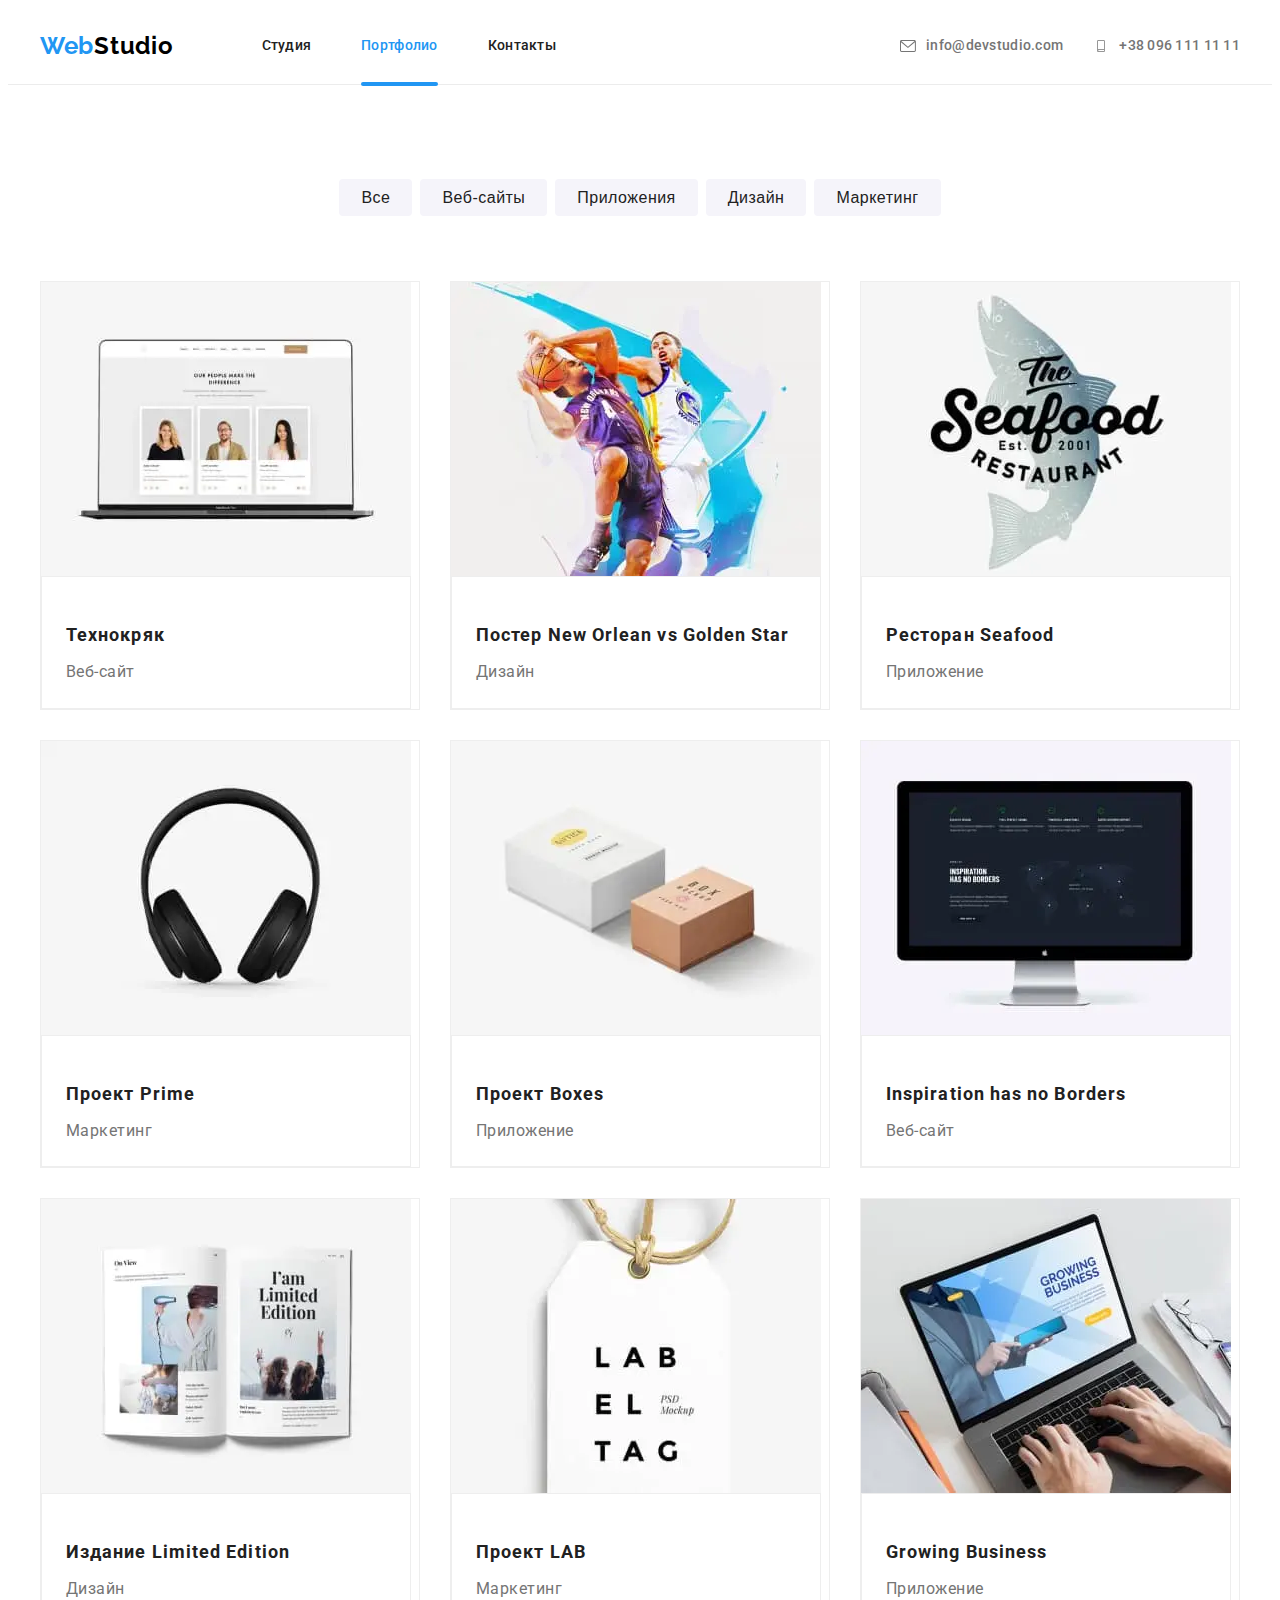
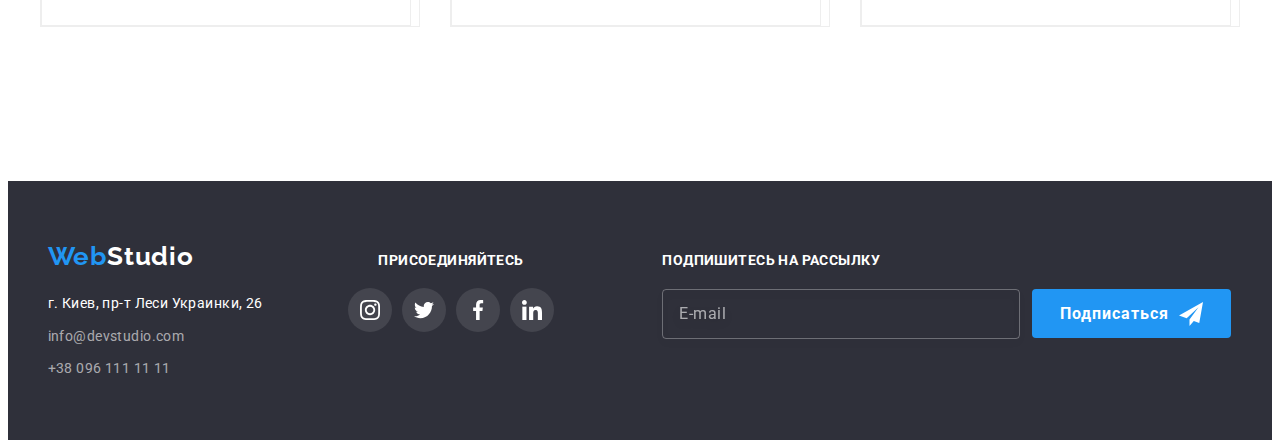
==== commit d4cbaee0: "Портфолио, правки" ====
--- a/portofolio.html
+++ b/portofolio.html
@@ -130,8 +130,38 @@
           <ul class="cards list">
             <li class="cards__item">
               <a class="link cards__link" href="">
-                <div class="cards__overlay">
-                  <img src="./images/portfolio/img.jpg" alt="Веб-сайт открыт на наутбуке" />
+                <div class="cards__image">
+                  <picture>
+                    <source
+                      srcset="./images/Desktop/Portfolio/Tehnokryak/img.webp 1x, ./images/Desktop/Portfolio/Tehnokryak/img@2x.webp 2x"
+                      media="(min-width: 1200px)"
+                      type="image/webp"
+                    />
+                    <source
+                      srcset="./images/Desktop/Portfolio/Tehnokryak/img.jpg 1x, ./images/Desktop/Portfolio/Tehnokryak/img@2x.jpg 2x"
+                      media="(min-width: 1200px)"
+                    />
+                    <source
+                      srcset="./images/Fototablet/Portfolio/Tehnokryak/img.webp 1x, ./images/Fototablet/Portfolio/Tehnokryak/img@2x.webp 2x"
+                      media="(min-width: 768px)"
+                      type="image/webp"
+                    />
+                    <source
+                      srcset="./images/Fototablet/Portfolio/Tehnokryak/img.jpg 1x, ./images/Fototablet/Portfolio/Tehnokryak/img@2x.jpg 2x"
+                      media="(min-width: 768px)"
+                    />
+                    <source
+                      srcset="./images/Fotomobile/Portfolio/Tehnokryak/img.webp 1x, ./images/Fotomobile/Portfolio/Tehnokryak/img@2x.webp 2x"
+                      media="(max-width: 768px)"
+                      type="image/webp"
+                    />
+                    <source
+                      srcset="./images/Fotomobile/Portfolio/Tehnokryak/img.jpg 1x, ./images/Fotomobile/Portfolio/Tehnokryak/img@2x.jpg 2x"
+                      media="(max-width: 768px)"
+                    />
+                    <img src="./images/Desktop/Portfolio/Tehnokryak/img.jpg" alt="Проект технокряк" />
+                  </picture>
+
                   <p class="overlay__text">
                     Технокряк это современная площадка распространения коронавируса. Компании используют эту платформу для цифрового шпионажа и атак
                     на защищённые сервера конкурентов.
@@ -145,8 +175,56 @@
             </li>
             <li class="cards__item">
               <a class="link cards__link" href="">
-                <div class="cards__overlay">
-                  <img src="./images/portfolio/img-1.jpg" alt="Дизайн, постер с баскетболистами" />
+                <div class="cards__image">
+                  <picture>
+                    <source
+                      srcset="
+                        ./images/Desktop/Portfolio/NewOrleanvsGoldenStar/img.webp    1x,
+                        ./images/Desktop/Portfolio/NewOrleanvsGoldenStar/img@2x.webp 2x
+                      "
+                      media="(min-width: 1200px)"
+                      type="image/webp"
+                    />
+                    <source
+                      srcset="
+                        ./images/Desktop/Portfolio/NewOrleanvsGoldenStar/img.jpg    1x,
+                        ./images/Desktop/Portfolio/NewOrleanvsGoldenStar/img@2x.jpg 2x
+                      "
+                      media="(min-width: 1200px)"
+                    />
+                    <source
+                      srcset="
+                        ./images/Fototablet/Portfolio/NewOrleanvsGoldenStar/img.webp    1x,
+                        ./images/Fototablet/Portfolio/NewOrleanvsGoldenStar/img@2x.webp 2x
+                      "
+                      media="(min-width: 768px)"
+                      type="image/webp"
+                    />
+                    <source
+                      srcset="
+                        ./images/Fototablet/Portfolio/NewOrleanvsGoldenStar/img.jpg    1x,
+                        ./images/Fototablet/Portfolio/NewOrleanvsGoldenStar/img@2x.jpg 2x
+                      "
+                      media="(min-width: 768px)"
+                    />
+                    <source
+                      srcset="
+                        ./images/Fotomobile/Portfolio/NewOrleanvsGoldenStar/img.webp    1x,
+                        ./images/Fotomobile/Portfolio/NewOrleanvsGoldenStar/img@2x.webp 2x
+                      "
+                      media="(max-width: 768px)"
+                      type="image/webp"
+                    />
+                    <source
+                      srcset="
+                        ./images/Fotomobile/Portfolio/NewOrleanvsGoldenStar/img.jpg    1x,
+                        ./images/Fotomobile/Portfolio/NewOrleanvsGoldenStar/img@2x.jpg 2x
+                      "
+                      media="(max-width: 768px)"
+                    />
+                    <img src="./images/Desktop/Portfolio/NewOrleanvsGoldenStar/img.jpg" alt="Проект технокряк" />
+                  </picture>
+
                   <p class="overlay__text">
                     Технокряк это современная площадка распространения коронавируса. Компании используют эту платформу для цифрового шпионажа и атак
                     на защищённые сервера конкурентов.
@@ -160,8 +238,38 @@
             </li>
             <li class="cards__item">
               <a class="link cards__link" href="">
-                <div class="cards__overlay">
-                  <img src="./images/portfolio/img-2.jpg" alt="Приложение для ресторана Seafood" />
+                <div class="cards__image">
+                  <picture>
+                    <source
+                      srcset="./images/Desktop/Portfolio/Seafood/img.webp 1x, ./images/Desktop/Portfolio/Seafood/img@2x.webp 2x"
+                      media="(min-width: 1200px)"
+                      type="image/webp"
+                    />
+                    <source
+                      srcset="./images/Desktop/Portfolio/Seafood/img.jpg 1x, ./images/Desktop/Portfolio/Seafood/img@2x.jpg 2x"
+                      media="(min-width: 1200px)"
+                    />
+                    <source
+                      srcset="./images/Fototablet/Portfolio/Seafood/img.webp 1x, ./images/Fototablet/Portfolio/Seafood/img@2x.webp 2x"
+                      media="(min-width: 768px)"
+                      type="image/webp"
+                    />
+                    <source
+                      srcset="./images/Fototablet/Portfolio/Seafood/img.jpg 1x, ./images/Fototablet/Portfolio/Seafood/img@2x.jpg 2x"
+                      media="(min-width: 768px)"
+                    />
+                    <source
+                      srcset="./images/Fotomobile/Portfolio/Seafood/img.webp 1x, ./images/Fotomobile/Portfolio/Seafood/img@2x.webp 2x"
+                      media="(max-width: 768px)"
+                      type="image/webp"
+                    />
+                    <source
+                      srcset="./images/Fotomobile/Portfolio/Seafood/img.jpg 1x, ./images/Fotomobile/Portfolio/Seafood/img@2x.jpg 2x"
+                      media="(max-width: 768px)"
+                    />
+                    <img src="./images/Desktop/Portfolio/Seafood/img.jpg" alt="Проект технокряк" />
+                  </picture>
+
                   <p class="overlay__text">
                     Технокряк это современная площадка распространения коронавируса. Компании используют эту платформу для цифрового шпионажа и атак
                     на защищённые сервера конкурентов.
@@ -175,8 +283,38 @@
             </li>
             <li class="cards__item">
               <a class="link cards__link" href="">
-                <div class="cards__overlay">
-                  <img src="./images/portfolio/img-3.jpg" alt="Маркетинг Проект Prime" />
+                <div class="cards__image">
+                  <picture>
+                    <source
+                      srcset="./images/Desktop/Portfolio/Prime/img.webp 1x, ./images/Desktop/Portfolio/Prime/img@2x.webp 2x"
+                      media="(min-width: 1200px)"
+                      type="image/webp"
+                    />
+                    <source
+                      srcset="./images/Desktop/Portfolio/Prime/img.jpg 1x, ./images/Desktop/Portfolio/Prime/img@2x.jpg 2x"
+                      media="(min-width: 1200px)"
+                    />
+                    <source
+                      srcset="./images/Fototablet/Portfolio/Prime/img.webp 1x, ./images/Fototablet/Portfolio/Prime/img@2x.webp 2x"
+                      media="(min-width: 768px)"
+                      type="image/webp"
+                    />
+                    <source
+                      srcset="./images/Fototablet/Portfolio/Prime/img.jpg 1x, ./images/Fototablet/Portfolio/Prime/img@2x.jpg 2x"
+                      media="(min-width: 768px)"
+                    />
+                    <source
+                      srcset="./images/Fotomobile/Portfolio/Prime/img.webp 1x, ./images/Fotomobile/Portfolio/Prime/img@2x.webp 2x"
+                      media="(max-width: 768px)"
+                      type="image/webp"
+                    />
+                    <source
+                      srcset="./images/Fotomobile/Portfolio/Prime/img.jpg 1x, ./images/Fotomobile/Portfolio/Prime/img@2x.jpg 2x"
+                      media="(max-width: 768px)"
+                    />
+                    <img src="./images/Desktop/Portfolio/Prime/img.jpg" alt="Проект технокряк" />
+                  </picture>
+
                   <p class="overlay__text">
                     Технокряк это современная площадка распространения коронавируса. Компании используют эту платформу для цифрового шпионажа и атак
                     на защищённые сервера конкурентов.
@@ -190,8 +328,38 @@
             </li>
             <li class="cards__item">
               <a class="link cards__link" href="">
-                <div class="cards__overlay">
-                  <img src="./images/portfolio/img-4.jpg" alt="Приложение Проект Boxes" />
+                <div class="cards__image">
+                  <picture>
+                    <source
+                      srcset="./images/Desktop/Portfolio/Boxes/img.webp 1x, ./images/Desktop/Portfolio/Boxes/img@2x.webp 2x"
+                      media="(min-width: 1200px)"
+                      type="image/webp"
+                    />
+                    <source
+                      srcset="./images/Desktop/Portfolio/Boxes/img.jpg 1x, ./images/Desktop/Portfolio/Boxes/img@2x.jpg 2x"
+                      media="(min-width: 1200px)"
+                    />
+                    <source
+                      srcset="./images/Fototablet/Portfolio/Boxes/img.webp 1x, ./images/Fototablet/Portfolio/Boxes/img@2x.webp 2x"
+                      media="(min-width: 768px)"
+                      type="image/webp"
+                    />
+                    <source
+                      srcset="./images/Fototablet/Portfolio/Boxes/img.jpg 1x, ./images/Fototablet/Portfolio/Boxes/img@2x.jpg 2x"
+                      media="(min-width: 768px)"
+                    />
+                    <source
+                      srcset="./images/Fotomobile/Portfolio/Boxes/img.webp 1x, ./images/Fotomobile/Portfolio/Boxes/img@2x.webp 2x"
+                      media="(max-width: 768px)"
+                      type="image/webp"
+                    />
+                    <source
+                      srcset="./images/Fotomobile/Portfolio/Boxes/img.jpg 1x, ./images/Fotomobile/Portfolio/Boxes/img@2x.jpg 2x"
+                      media="(max-width: 768px)"
+                    />
+                    <img src="./images/Desktop/Portfolio/Boxes/img.jpg" alt="Проект технокряк" />
+                  </picture>
+
                   <p class="overlay__text">
                     Технокряк это современная площадка распространения коронавируса. Компании используют эту платформу для цифрового шпионажа и атак
                     на защищённые сервера конкурентов.
@@ -205,8 +373,56 @@
             </li>
             <li class="cards__item">
               <a class="link cards__link" href="">
-                <div class="cards__overlay">
-                  <img src="./images/portfolio/img-5.jpg" alt="Веб-сайт открыт на компьютере" />
+                <div class="cards__image">
+                  <picture>
+                    <source
+                      srcset="
+                        ./images/Desktop/Portfolio/InspirationhasnoBorders/img.webp    1x,
+                        ./images/Desktop/Portfolio/InspirationhasnoBorders/img@2x.webp 2x
+                      "
+                      media="(min-width: 1200px)"
+                      type="image/webp"
+                    />
+                    <source
+                      srcset="
+                        ./images/Desktop/Portfolio/InspirationhasnoBorders/img.jpg    1x,
+                        ./images/Desktop/Portfolio/InspirationhasnoBorders/img@2x.jpg 2x
+                      "
+                      media="(min-width: 1200px)"
+                    />
+                    <source
+                      srcset="
+                        ./images/Fototablet/Portfolio/InspirationhasnoBorders/img.webp    1x,
+                        ./images/Fototablet/Portfolio/InspirationhasnoBorders/img@2x.webp 2x
+                      "
+                      media="(min-width: 768px)"
+                      type="image/webp"
+                    />
+                    <source
+                      srcset="
+                        ./images/Fototablet/Portfolio/InspirationhasnoBorders/img.jpg    1x,
+                        ./images/Fototablet/Portfolio/InspirationhasnoBorders/img@2x.jpg 2x
+                      "
+                      media="(min-width: 768px)"
+                    />
+                    <source
+                      srcset="
+                        ./images/Fotomobile/Portfolio/InspirationhasnoBorders/img.webp    1x,
+                        ./images/Fotomobile/Portfolio/InspirationhasnoBorders/img@2x.webp 2x
+                      "
+                      media="(max-width: 768px)"
+                      type="image/webp"
+                    />
+                    <source
+                      srcset="
+                        ./images/Fotomobile/Portfolio/InspirationhasnoBorders/img.jpg    1x,
+                        ./images/Fotomobile/Portfolio/InspirationhasnoBorders/img@2x.jpg 2x
+                      "
+                      media="(max-width: 768px)"
+                    />
+                    <img src="./images/Desktop/Portfolio/InspirationhasnoBorders/img.jpg" alt="Проект технокряк" />
+                  </picture>
+
                   <p class="overlay__text">
                     Технокряк это современная площадка распространения коронавируса. Компании используют эту платформу для цифрового шпионажа и атак
                     на защищённые сервера конкурентов.
@@ -220,8 +436,38 @@
             </li>
             <li class="cards__item">
               <a class="link cards__link" href="">
-                <div class="cards__overlay">
-                  <img src="./images/portfolio/img-6.jpg" alt="Дизайн для книги" />
+                <div class="cards__image">
+                  <picture>
+                    <source
+                      srcset="./images/Desktop/Portfolio/LimitedEdition/img.webp 1x, ./images/Desktop/Portfolio/LimitedEdition/img@2x.webp 2x"
+                      media="(min-width: 1200px)"
+                      type="image/webp"
+                    />
+                    <source
+                      srcset="./images/Desktop/Portfolio/LimitedEdition/img.jpg 1x, ./images/Desktop/Portfolio/LimitedEdition/img@2x.jpg 2x"
+                      media="(min-width: 1200px)"
+                    />
+                    <source
+                      srcset="./images/Fototablet/Portfolio/LimitedEdition/img.webp 1x, ./images/Fototablet/Portfolio/LimitedEdition/img@2x.webp 2x"
+                      media="(min-width: 768px)"
+                      type="image/webp"
+                    />
+                    <source
+                      srcset="./images/Fototablet/Portfolio/LimitedEdition/img.jpg 1x, ./images/Fototablet/Portfolio/LimitedEdition/img@2x.jpg 2x"
+                      media="(min-width: 768px)"
+                    />
+                    <source
+                      srcset="./images/Fotomobile/Portfolio/LimitedEdition/img.webp 1x, ./images/Fotomobile/Portfolio/LimitedEdition/img@2x.webp 2x"
+                      media="(max-width: 768px)"
+                      type="image/webp"
+                    />
+                    <source
+                      srcset="./images/Fotomobile/Portfolio/LimitedEdition/img.jpg 1x, ./images/Fotomobile/Portfolio/LimitedEdition/img@2x.jpg 2x"
+                      media="(max-width: 768px)"
+                    />
+                    <img src="./images/Desktop/Portfolio/LimitedEdition/img.jpg" alt="Проект технокряк" />
+                  </picture>
+
                   <p class="overlay__text">
                     Технокряк это современная площадка распространения коронавируса. Компании используют эту платформу для цифрового шпионажа и атак
                     на защищённые сервера конкурентов.
@@ -235,8 +481,38 @@
             </li>
             <li class="cards__item">
               <a class="link cards__link" href="">
-                <div class="cards__overlay">
-                  <img src="./images/portfolio/img-7.jpg" alt="Маркетинг Проект LAB" />
+                <div class="cards__image">
+                  <picture>
+                    <source
+                      srcset="./images/Desktop/Portfolio/LAB/img.webp 1x, ./images/Desktop/Portfolio/LAB/img@2x.webp 2x"
+                      media="(min-width: 1200px)"
+                      type="image/webp"
+                    />
+                    <source
+                      srcset="./images/Desktop/Portfolio/LAB/img.jpg 1x, ./images/Desktop/Portfolio/LAB/img@2x.jpg 2x"
+                      media="(min-width: 1200px)"
+                    />
+                    <source
+                      srcset="./images/Fototablet/Portfolio/LAB/img.webp 1x, ./images/Fototablet/Portfolio/LAB/img@2x.webp 2x"
+                      media="(min-width: 768px)"
+                      type="image/webp"
+                    />
+                    <source
+                      srcset="./images/Fototablet/Portfolio/LAB/img.jpg 1x, ./images/Fototablet/Portfolio/LAB/img@2x.jpg 2x"
+                      media="(min-width: 768px)"
+                    />
+                    <source
+                      srcset="./images/Fotomobile/Portfolio/LAB/img.webp 1x, ./images/Fotomobile/Portfolio/LAB/img@2x.webp 2x"
+                      media="(max-width: 768px)"
+                      type="image/webp"
+                    />
+                    <source
+                      srcset="./images/Fotomobile/Portfolio/LAB/img.jpg 1x, ./images/Fotomobile/Portfolio/LAB/img@2x.jpg 2x"
+                      media="(max-width: 768px)"
+                    />
+                    <img src="./images/Desktop/Portfolio/LAB/img.jpg" alt="Проект технокряк" />
+                  </picture>
+
                   <p class="overlay__text">
                     Технокряк это современная площадка распространения коронавируса. Компании используют эту платформу для цифрового шпионажа и атак
                     на защищённые сервера конкурентов.
@@ -250,8 +526,38 @@
             </li>
             <li class="cards__item">
               <a class="link cards__link" href="">
-                <div class="cards__overlay">
-                  <img src="./images/portfolio/img-8.jpg" alt="Приложение Growing Business" />
+                <div class="cards__image">
+                  <picture>
+                    <source
+                      srcset="./images/Desktop/Portfolio/GrowingBusiness/img.webp 1x, ./images/Desktop/Portfolio/GrowingBusiness/img@2x.webp 2x"
+                      media="(min-width: 1200px)"
+                      type="image/webp"
+                    />
+                    <source
+                      srcset="./images/Desktop/Portfolio/GrowingBusiness/img.jpg 1x, ./images/Desktop/Portfolio/GrowingBusiness/img@2x.jpg 2x"
+                      media="(min-width: 1200px)"
+                    />
+                    <source
+                      srcset="./images/Fototablet/Portfolio/GrowingBusiness/img.webp 1x, ./images/Fototablet/Portfolio/GrowingBusiness/img@2x.webp 2x"
+                      media="(min-width: 768px)"
+                      type="image/webp"
+                    />
+                    <source
+                      srcset="./images/Fototablet/Portfolio/GrowingBusiness/img.jpg 1x, ./images/Fototablet/Portfolio/GrowingBusiness/img@2x.jpg 2x"
+                      media="(min-width: 768px)"
+                    />
+                    <source
+                      srcset="./images/Fotomobile/Portfolio/GrowingBusiness/img.webp 1x, ./images/Fotomobile/Portfolio/GrowingBusiness/img@2x.webp 2x"
+                      media="(max-width: 768px)"
+                      type="image/webp"
+                    />
+                    <source
+                      srcset="./images/Fotomobile/Portfolio/GrowingBusiness/img.jpg 1x, ./images/Fotomobile/Portfolio/GrowingBusiness/img@2x.jpg 2x"
+                      media="(max-width: 768px)"
+                    />
+                    <img src="./images/Desktop/Portfolio/GrowingBusiness/img.jpg" alt="Проект технокряк" />
+                  </picture>
+
                   <p class="overlay__text">
                     Технокряк это современная площадка распространения коронавируса. Компании используют эту платформу для цифрового шпионажа и атак
                     на защищённые сервера конкурентов.
--- a/css/main.min.css
+++ b/css/main.min.css
@@ -1,2 +1,2 @@
-:root{--main-font-family: 'Roboto', sans-serif;--main-color: #212121;--second-color: #757575;--blue-color: rgb(33, 150, 243);--white-color: #ffffff;--background-hero-color: #2f303a;--logo-color: #000000;--section-pt-desktop: 94px;--section-pb-desktop: 94px;--section-pt-mobile: 60px;--section-pb-mobile: 60px;--section-pt-tablet: 60px;--section-pb-tablet: 60px;--main-icon-color: #afb1b8}.link{text-decoration:none}.list{list-style:none;list-style-type:none}.address{font-style:normal}h1,h2,h3,h4,h5,h6,p{margin:0}ul,ol{padding:0;margin:0}img{display:block;max-width:100%}body{font-family:var(--main-font-family);font-weight:500;color:var(--main-color)}button{border:none}.visually-hidden{position:absolute !important;clip:rect(1px 1px 1px 1px);clip:rect(1px, 1px, 1px, 1px);padding:0 !important;border:0 !important;height:1px !important;width:1px !important;overflow:hidden}.conteiner{padding-left:15px;padding-right:15px}@media screen and (min-width: 480px){.conteiner{width:480px;margin:0 auto}}@media screen and (min-width: 768px){.conteiner{width:768px}}@media screen and (min-width: 1200px){.conteiner{width:1200px}}.header .conteiner{display:flex;align-items:center;justify-content:space-between}.header{padding-top:10px;padding-bottom:10px;border-bottom:1px solid #ececec}@media screen and (max-width: 767px){.header__burger{display:flex;align-items:center}.header__burger{background-color:transparent;border:none;padding:0;cursor:pointer}.header__burger:hover{fill:var(--blue-color);outline:none}.header__burger-icon{width:40px;height:40px}}@media screen and (min-width: 768px){.header__burger{display:none}.mobile-menu{display:none}.header{display:flex;justify-content:center;align-items:center;padding-top:21px;padding-bottom:21px;border-bottom:1px solid #ececec;background-color:var(--white-color)}}@media screen and (min-width: 1200px){.header{padding-top:24px;padding-bottom:24px}}.navigation{display:flex;align-items:center}.menu__list{display:none}.contact__list{display:none}@media screen and (min-width: 768px){.menu__list{display:flex;margin-left:auto}.menu__item{position:relative;list-style:none;font-size:14px;line-height:1.14;letter-spacing:0.02em;color:var(--second-color)}.menu__item+.menu__item{margin-left:50px}.menu__link{color:var(--main-color);transition:color,250ms cubic-bezier(0.4, 0, 0.2, 1)}.menu__link:hover,.menu__link:focus{color:var(--blue-color)}.navigation__current{color:var(--blue-color)}.navigation__current::after{position:absolute;display:block;content:'';height:4px;width:100%;margin:0 auto;margin-top:28px;border-radius:2px;background-color:var(--blue-color)}.contact__list{display:block}.contact__item{list-style:none;font-weight:500;font-size:12px;line-height:1.17;letter-spacing:0.02em}.contact__item:not(:last-child){margin-bottom:10px}.contact__item a{color:var(--second-color)}.contact__link{display:flex;align-items:center;transition:color,250ms cubic-bezier(0.4, 0, 0.2, 1)}.contact__link:hover,.contact__link:focus{color:var(--blue-color)}.contact__link .contact__icon{fill:currentColor;margin-right:10px}}@media screen and (min-width: 1200px){.menu__list{margin-left:88px}.contact__item:not(:last-child){margin-right:30px;margin-bottom:0}.contact__icon{width:16px;height:12px}}.mobile-menu{position:fixed;top:0;left:50%;width:100vw;max-width:480px;height:100vh;padding:48px 40px;transform:translateX(-50%);transition:transform 250ms cubic-bezier(0.4, 0, 0.2, 1);background-color:var(--white-color);opacity:0;visibility:hidden;pointer-events:none;overflow-y:scroll;z-index:100}.mobile-menu.is-open{opacity:1;visibility:visible;pointer-events:auto;z-index:100}.mobile-menu__item{position:relative;font-family:Roboto;font-style:normal;list-style:none;font-weight:500;font-size:40px;line-height:1.18;letter-spacing:0.02em}.mobile-menu__item:not(:first-child){margin-top:32px}.mobile-menu__link{color:var(--main-color);transition:color,250ms cubic-bezier(0.4, 0, 0.2, 1)}.mobile-menu__link-current{color:var(--blue-color);border-bottom:4px solid var(--blue-color);border-radius:2px}.mobile-menu__button{position:absolute;top:10px;right:15px;background:transparent;border:none;padding:0;cursor:pointer}.mobile-menu__button:hover{fill:var(--blue-color);outline:none}.mobile-menu__button-icon{display:flex}.mobile-contacts__list{margin-top:302px}.mobile-contacts__item:first-child a{font-family:Roboto;font-style:normal;font-weight:500;font-size:34px;line-height:1.18;letter-spacing:0.02em;color:var(--blue-color);margin-bottom:32px}.mobile-contacts__item:last-child a{font-family:Roboto;font-style:normal;font-weight:500;font-size:24px;line-height:1.17;letter-spacing:0.02em;color:var(--second-color)}.mobile-contacts__item:first-child{margin-bottom:32px}.mobile-contacts-link{transition:color 250ms cubic-bezier(0.4, 0, 0.2, 1),fill 250ms cubic-bezier(0.4, 0, 0.2, 1)}.mobile-social__list{display:flex;justify-content:flex-start;margin-top:64px;margin-bottom:48px}.mobile-social__link{position:relative;padding-left:10px;padding-right:10px}.mobile-social__item{border-right:1px solid rgba(33,33,33,0.2)}.mobile-social__item:last-child{border-right:none}.mobile-social__link{font-family:Roboto;font-style:normal;font-weight:500;font-size:18px;line-height:1.22;letter-spacing:0.02em;color:var(--blue-color)}.navigation__logo{font-family:Raleway;font-style:normal;font-weight:bold;font-size:24px;line-height:1.16;letter-spacing:0.03em;color:var(--blue-color)}.navigation__logo-span{color:var(--logo-color)}.hero .conteiner{display:flex;align-items:center;flex-direction:column}.hero{background-color:var(--background-hero-color);background-image:linear-gradient(rgba(47,48,58,0.4), rgba(47,48,58,0.4)),url(../images/Fotomobile/Hero/Header.jpg);margin-right:auto;margin-left:auto;text-align:center;min-height:600px;padding-top:118px;padding-bottom:118px;background-repeat:no-repeat;background-size:cover}.hero__heading{max-width:360px;font-weight:900;font-size:26px;line-height:1.62;letter-spacing:0.06em;text-transform:uppercase;margin:0 auto;color:var(--white-color);margin-bottom:30px}@media screen and (min-width: 768px){.hero{background-image:linear-gradient(rgba(47,48,58,0.4), rgba(47,48,58,0.4)),url(../images/Fototablet/Hero/Header.jpg)}}@media screen and (min-width: 1200px){.hero{padding-top:200px;padding-bottom:200px;background-image:linear-gradient(rgba(47,48,58,0.4), rgba(47,48,58,0.4)),url(../images/Desktop/Hero/Img.jpg)}.hero__heading{font-weight:900;font-size:44px;line-height:1.36;text-align:center;letter-spacing:0.06em;text-transform:uppercase;color:var(--white-color);max-width:696px;margin:auto;margin-bottom:30px}}.hero__btn{min-width:200px;font-family:var(--main-font-family);font-weight:bold;font-size:16px;line-height:1.875;letter-spacing:0.06em;color:var(--white-color);border-radius:4px;padding:10px 32px;cursor:pointer;background-color:var(--blue-color);transition:background 250ms cubic-bezier(0.4, 0, 0.2, 1),box-shadow 250ms cubic-bezier(0.4, 0, 0.2, 1)}.hero__btn:focus,.hero__btn:hover{background:#1166ac;box-shadow:0px 4px 4px rgba(0,0,0,0.15)}.quality{padding-top:var(--section-pt-mobile);padding-bottom:var(--section-pb-mobile)}.quality__tumb{display:flex;justify-content:center;margin-bottom:30px;background:#f5f4fa;border-radius:4px;padding:25px 100px}.quality__text-box{display:flex;flex-wrap:wrap;justify-content:center}.quality__heading{font-weight:bold;font-size:14px;line-height:1.14;letter-spacing:0.03em;text-transform:uppercase;color:var(--main-color);margin-bottom:10px}.quality__paragraph{font-weight:normal;font-size:14px;line-height:1.71;letter-spacing:0.03em;color:var(--second-color)}.quality__item:not(:last-child){margin-bottom:30px}@media screen and (min-width: 768px){.quality{padding-top:var(--section-pt-tablet);padding-bottom:var(--section-pb-tablet)}.quality__list{display:flex;flex-wrap:wrap}.quality__item{flex-basis:calc(100% / 2 - 15px)}.quality__item:nth-child(2n+1){margin-right:30px}.quality__text-box{display:block}}@media screen and (min-width: 1200px){.quality{padding-top:var(--section-pt-desktop);padding-bottom:var(--section-pb-desktop)}.quality__list{display:flex;flex-wrap:nowrap;margin-left:-30px;margin-top:-30px}.quality__item{flex-basis:calc(100% / 4 - 30px);margin-left:30px;margin-top:30px}.quality__item:nth-child(2n+1){margin-right:0px}}@media screen and (max-width: 1199px){.works{display:none}}@media screen and (min-width: 1200px){.works{padding-bottom:var(--section-pb-desktop)}.works__list{display:flex;margin-left:-30px;margin-top:-30px}.works__item{flex-basis:calc(100% / 3 - 30px);margin-left:30px;margin-top:30px}.works__conteiner{display:flex;position:relative}.works__label{position:absolute;left:0px;bottom:0px;width:100%;padding-top:27px;padding-bottom:27px;background:rgba(47,48,58,0.8);font-family:var(--main-font-family);font-weight:bold;font-size:14px;line-height:1.14;text-align:center;letter-spacing:0.03em;text-transform:uppercase;color:var(--white-color)}.works__title{font-weight:bold;font-size:36px;line-height:1.16;text-align:center;letter-spacing:0.03em;color:var(--main-color);margin-bottom:50px}}.team{background:#f5f4fa;padding-top:var(--section-pt-mobile);padding-bottom:var(--section-pb-mobile);width:100%}.team__list{display:flex;flex-wrap:wrap}.team__header{font-family:var(--main-font-family);font-weight:bold;font-size:28px;line-height:1.17;text-align:center;letter-spacing:0.03em;color:var(--main-color);margin-bottom:30px}.team__box{padding:16px 74px}.team__name{font-weight:700;font-size:16px;line-height:1.18;text-align:center;letter-spacing:0.03em;color:var(--main-color);margin-bottom:10px}.team__item{margin-top:30px;background:var(--white-color);box-shadow:0px 1px 3px rgba(0,0,0,0.12),0px 1px 1px rgba(0,0,0,0.14),0px 2px 1px rgba(0,0,0,0.2);border-radius:0px 0px 4px 4px}.team__position{font-weight:400;font-size:16px;line-height:1.18;text-align:center;letter-spacing:0.03em;color:var(--second-color);margin-bottom:16px}@media screen and (min-width: 768px){.team{padding-top:var(--section-pt-tablet);padding-bottom:var(--section-pb-tablet)}.team__item:nth-child(odd){margin-right:30px}}@media screen and (min-width: 1200px){.team{padding-top:var(--section-pt-desktop);padding-bottom:var(--section-pb-desktop)}.team__header{font-weight:bold;font-size:36px;line-height:1.16;margin-bottom:50px}.team__list{display:flex;margin-left:-30px;margin-top:-30px}.team__item:nth-child(odd){margin-right:0px}.team__item{flex-basis:calc(100% / 4 - 30px);margin-left:30px;margin-top:30px}.team__box{padding:30px 32px}}.social__list{display:flex;justify-content:center}.social__item:not(:last-child){margin-right:10px}.social__link{display:flex;justify-content:center;align-items:center;width:44px;height:44px;border-radius:50%;background-color:var(--white-color);transition:background-color 250ms cubic-bezier(0.4, 0, 0.2, 1)}.social__link:hover,.social__link:focus{background-color:var(--blue-color)}.social__link:hover .social__icon,.social__link:focus .social__icon{fill:var(--white-color)}.social__icon{fill:var(--main-icon-color);transition:fill 250ms cubic-bezier(0.4, 0, 0.2, 1)}.customers{padding-top:var(--section-pt-mobile);padding-bottom:var(--section-pb-mobile)}.customers__heading{font-family:var(--main-font-family);font-weight:bold;font-size:28px;line-height:1.17;text-align:center;letter-spacing:0.03em;color:var(--logo-color);margin-bottom:30px}.customers__list{display:flex;flex-wrap:wrap}.customers__item:nth-child(2n+1){margin-right:30px}.customers__item{margin-top:30px}.customers__link{display:flex;justify-content:center;align-items:center;width:210px;height:90px;border:1px solid #afb1b8;border-radius:4px;transition:border 250ms cubic-bezier(0.4, 0, 0.2, 1)}.customers__link:hover,.customers__link:focus{border:1px solid #2196f3}.customers__link:hover .customers__icon,.customers__link:focus .customers__icon{fill:#2196f3}.customers__icon{fill:#afb1b8;transition:fill 250ms cubic-bezier(0.4, 0, 0.2, 1)}@media screen and (min-width: 768px){.customers{padding-top:var(--section-pt-tablet);padding-bottom:var(--section-pb-tablet)}.customers__list{justify-content:space-between}.customers__link{width:226px}.customers__item:nth-child(2n+1){margin-right:0}}@media screen and (min-width: 1200px){.customers{padding-top:var(--section-pt-desktop);padding-bottom:var(--section-pb-desktop)}.customers__heading{font-family:var(--main-font-family);font-weight:bold;font-size:36px;line-height:1.17;margin-bottom:50px}.customers__item{margin-top:0px}.customers__link{width:170px}}.footer .conteiner{display:flex;flex-direction:column;justify-content:center;align-items:center}.footer{padding-top:var(--section-pt-mobile);padding-bottom:var(--section-pb-mobile);background-color:var(--background-hero-color)}.info-footer{display:flex;flex-direction:column;align-items:center}.logo-footer__link{display:block;font-family:Raleway;font-style:normal;font-weight:bold;font-size:24px;line-height:1.1;text-align:center;letter-spacing:0.03em;color:var(--blue-color);margin-bottom:20px}.logo-footer__span{color:var(--white-color)}.address__map-link{font-weight:normal;font-size:14px;line-height:1.71;letter-spacing:0.03em;color:var(--white-color);text-align:center}.contakt-footer-box__link{font-family:Roboto;font-style:normal;font-weight:normal;font-size:14px;line-height:24px;text-align:center;letter-spacing:0.03em;color:rgba(255,255,255,0.6)}.contakt-footer-box__list{margin-top:8px}.contakt-footer-box__item:not(:last-child){margin-bottom:8px}.footer-social{margin-top:60px}.footer-social__paragraf{font-family:Roboto;font-style:normal;font-weight:bold;font-size:14px;line-height:16px;text-align:center;letter-spacing:0.03em;text-transform:uppercase;color:#ffffff;margin-bottom:20px}.footer-social__list{display:flex}.footer-social__item:not(:last-child){margin-right:10px}.footer-social__link{display:flex;justify-content:center;align-items:center;width:44px;height:44px;border-radius:50%;background:rgba(255,255,255,0.1);transition:background-color 250ms cubic-bezier(0.4, 0, 0.2, 1)}.footer-social__link:focus,.footer-social__link:hover{background-color:var(--blue-color)}.footer-social__link:focus .social-footer__icon,.footer-social__link:hover .social-footer__icon{fill:var(--white-color)}.footer-social__icon{fill:var(--white-color);transition:fill 250ms cubic-bezier(0.4, 0, 0.2, 1)}.footer-form{display:flex;flex-direction:column;align-items:center;margin-top:60px}.footer-form__description{font-family:var(--main-font-family);font-weight:bold;text-transform:uppercase;font-size:14px;line-height:1.14;letter-spacing:0.03em;color:var(--white-color);margin-bottom:20px}.footer-form__input{width:450px;height:50px;border:1px solid rgba(255,255,255,0.3);box-sizing:border-box;filter:drop-shadow(0px 4px 4px rgba(0,0,0,0.15));border-radius:4px;background-color:transparent;outline:none;padding:15px 16px;margin-bottom:20px;color:var(--white-color)}.footer-form__input::placeholder{font-family:var(--main-font-family);font-weight:normal;font-size:16px;line-height:1.25;letter-spacing:0.03em;color:rgba(255,255,255,0.6)}.footer-form__btn{display:flex;align-items:center;max-width:200px;font-family:var(--main-font-family);font-weight:bold;font-size:16px;line-height:1.87;letter-spacing:0.06em;color:var(--white-color);background:var(--blue-color);border-radius:4px;padding:10px 28px;cursor:pointer;transition:background-color,250ms cubic-bezier(0.4, 0, 0.2, 1),box-shadow 250ms cubic-bezier(0.4, 0, 0.2, 1)}.footer-form__btn:focus,.footer-form__btn:hover{background-color:#1166ac;box-shadow:0px 4px 4px rgba(0,0,0,0.15)}.footer-form__icon{fill:var(--white-color);margin-left:10px}@media screen and (min-width: 768px){.footer .conteiner{display:flex;flex-direction:row;flex-wrap:wrap;justify-content:space-around;align-items:baseline}.footer-social{margin-top:0px}}@media screen and (min-width: 1200px){.info-footer{align-items:flex-start;padding-left:0;margin-right:70px}.logo-footer__link{font-size:26px;line-height:1.2}.footer-social{padding:0}.footer-form{flex-direction:row;flex-wrap:wrap;align-items:baseline;max-width:570px;padding:0;margin:0}.footer-form__description{display:block;width:100%;margin-bottom:20px}.footer-form__input{display:flex;flex-direction:row;width:358px}.footer-social{margin-right:93px}.footer-form__input{margin-right:12px}}.backdrop{position:fixed;left:0;top:0;width:100vw;height:100vh;background-color:rgba(0,0,0,0.2);transition:background-color,250ms cubic-bezier(0.4, 0, 0.2, 1)}.modal{display:flex;flex-direction:column;position:absolute;top:50%;left:50%;transform:translate(-50%, -50%);min-width:450px;min-height:609px;padding:40px 40px;background:var(--white-color);box-shadow:0px 1px 3px rgba(0,0,0,0.12),0px 1px 1px rgba(0,0,0,0.14),0px 2px 1px rgba(0,0,0,0.2);border-radius:4px}.modal-close__btn{position:absolute;top:8px;right:8px;width:30px;height:30px;padding:0;background-color:var(--white-color);cursor:pointer;border-radius:50%;border:transparent;border:1px solid rgba(0,0,0,0.1);box-sizing:border-box}.modal-close__btn:hover{fill:var(--blue-color)}.modal-close__btn:focus{fill:var(--blue-color);outline:none}.modal-close__icon{position:absolute;left:50%;top:50%;transform:translate(-50%, -50%)}.is-hidden{opacity:0;visibility:hidden;pointer-events:none}@media screen and (max-width: 480px){.modal{min-width:90vw;min-height:80vh}}@media screen and (min-width: 768px){.modal{width:450px;min-height:609px}}@media screen and (min-width: 1200px){.modal{min-width:528px;min-height:580px}}.modal-form__heading{padding-bottom:12px;font-family:var(--main-font-family);font-weight:bold;font-size:20px;line-height:1.15;text-align:center;letter-spacing:0.03em;color:var(--logo-color)}.modal-form__input{width:100%;height:40px;border:1px solid rgba(33,33,33,0.2);border-radius:4px;padding-left:42px;outline:none;transition:border-color,250ms cubic-bezier(0.4, 0, 0.2, 1)}.modal-form__input:focus{border-color:var(--blue-color)}.modal-form__input:focus+.modal-form__icon{fill:var(--blue-color)}.modal-form{display:flex;flex-direction:column}.modal-form__field{font-family:var(--main-font-family);font-weight:normal;font-size:12px;line-height:1.16;letter-spacing:0.01em;color:#757575;margin-bottom:10px}.modal-form__wrapper{display:block;position:relative;margin-top:4px}.modal-form__icon{position:absolute;left:12px;top:50%;transform:translateY(-50%);transform:fill 250ms cubic-bezier(0.4, 0, 0.2, 1)}.modal-form__check-desc{display:flex;align-items:center;font-family:var(--main-font-family);font-weight:normal;font-size:14px;line-height:2;letter-spacing:0.03em;color:var(--second-color);margin-bottom:30px}.modal-form__check-desc::before{display:block;content:'';width:16px;height:15px;border:2px solid #212121;border-radius:2px;margin-right:8px}.modal-form__term:checked+.modal-form__check-desc::before{border-color:var(--blue-color);background-image:url(../images/Vector.svg);background-color:var(--blue-color);background-origin:padding-box;background-size:contain;background-position-y:center}.modal-form__term:focus+.modal-form__check-desc::before{border-color:var(--blue-color)}.modal-form__message{width:100%;height:120px;border:1px solid rgba(33,33,33,0.2);border-radius:4px;padding:12px 16px;resize:none;outline:none;transition:border-color,250ms cubic-bezier(0.4, 0, 0.2, 1)}.modal-form__message:focus{border-color:var(--blue-color)}.modal-form__message::placeholder{font-family:var(--main-font-family);font-weight:normal;font-size:12px;line-height:1.16;letter-spacing:0.01em;color:rgba(117,117,117,0.5)}.modal-form__btn{align-self:center;min-width:200px;font-family:var(--main-font-family);font-weight:bold;font-size:16px;line-height:1.87;letter-spacing:0.06em;color:var(--white-color);background:var(--blue-color);border-radius:4px;padding:10px 56px;cursor:pointer;transition:background-color,250ms cubic-bezier(0.4, 0, 0.2, 1),box-shadow 250ms cubic-bezier(0.4, 0, 0.2, 1)}.modal-form__btn:focus,.modal-form__btn:hover{box-shadow:0px 4px 4px rgba(0,0,0,0.15);background-color:#1166ac}.filter{padding-top:var(--section-pt-mobile);padding-bottom:var(--section-pb-mobile)}.filter__list{display:flex;flex-wrap:wrap;margin-bottom:25px}.filter__item{display:inline-block}.filter__item:not(:last-child){margin-right:8px;margin-bottom:15px}.filter__btn{min-width:73px;font-weight:500;font-size:16px;line-height:1.6;text-align:center;letter-spacing:0.03em;color:var(--main-color);background:#f5f4fa;border-radius:4px;padding:6px 22px;transition:background-color 250ms cubic-bezier(0.4, 0, 0.2, 1),color 250ms cubic-bezier(0.4, 0, 0.2, 1),box-shadow 250ms cubic-bezier(0.4, 0, 0.2, 1)}.filter__btn:focus,.filter__btn:hover{background:var(--blue-color);color:var(--white-color);box-shadow:0px 3px 1px rgba(0,0,0,0.1),0px 1px 2px rgba(0,0,0,0.08),0px 2px 2px rgba(0,0,0,0.12);cursor:pointer}@media screen and (max-width: 767px){.filter__item:nth-child(n+4){margin-bottom:0}.cards__item{flex-basis:calc(100% - 30px)}}@media screen and (min-width: 768px){.filter__list{justify-content:center;margin-bottom:30px}.cards__item{flex-basis:calc(100% / 2 - 30px)}}@media screen and (min-width: 1200px){.filter{padding-top:var(--section-pt-desktop);padding-bottom:var(--section-pb-desktop)}.filter__list{margin-bottom:50px}.cards{display:flex;flex-wrap:wrap;margin-left:-30px;margin-top:-30px}.cards__item{flex-basis:calc(100% / 3 - 30px);margin-left:30px;margin-top:30px;transition:box-shadow 250ms cubic-bezier(0.4, 0, 0.2, 1)}.cards__link{display:inline-block;transition:box-shadow 250ms cubic-bezier(0.4, 0, 0.2, 1)}.cards__link:hover,.cards__link:focus{box-shadow:0px 4px 4px rgba(0,0,0,0.25)}.cards__link:hover .overlay__text,.cards__link:focus .overlay__text{transform:translateY(0%)}.cards__overlay{position:relative;overflow:hidden}.overlay__text{height:100%;position:absolute;left:0px;top:0px;padding:63px 24px;font-family:var(--main-font-family);font-weight:normal;font-size:18px;line-height:1.6;letter-spacing:0.03em;color:var(--white-color);background:rgba(33,150,243,0.9);transform:translateY(100%);transition:transform 250ms cubic-bezier(0.4, 0, 0.2, 1)}.cards__text{padding:20px 24px;border:1px solid #eeeeee}.cards__heading{font-family:var(--main-font-family);font-weight:bold;font-size:18px;line-height:2;letter-spacing:0.06em;color:var(--main-color);margin-top:20px;margin-bottom:0px}.cards__paragraph{font-family:var(--main-font-family);font-weight:normal;font-size:16px;line-height:1.9;letter-spacing:0.03em;color:var(--second-color);margin-top:4px}}
+:root{--main-font-family: 'Roboto', sans-serif;--main-color: #212121;--second-color: #757575;--blue-color: rgb(33, 150, 243);--white-color: #ffffff;--background-hero-color: #2f303a;--logo-color: #000000;--section-pt-desktop: 94px;--section-pb-desktop: 94px;--section-pt-mobile: 60px;--section-pb-mobile: 60px;--section-pt-tablet: 60px;--section-pb-tablet: 60px;--main-icon-color: #afb1b8}.link{text-decoration:none}.list{list-style:none;list-style-type:none}.address{font-style:normal}h1,h2,h3,h4,h5,h6,p{margin:0}ul,ol{padding:0;margin:0}img{display:block;max-width:100%}body{font-family:var(--main-font-family);font-weight:500;color:var(--main-color)}button{border:none}.visually-hidden{position:absolute !important;clip:rect(1px 1px 1px 1px);clip:rect(1px, 1px, 1px, 1px);padding:0 !important;border:0 !important;height:1px !important;width:1px !important;overflow:hidden}.conteiner{padding-left:15px;padding-right:15px}@media screen and (min-width: 480px){.conteiner{width:480px;margin:0 auto}}@media screen and (min-width: 768px){.conteiner{width:768px}}@media screen and (min-width: 1200px){.conteiner{width:1200px}}.header .conteiner{display:flex;align-items:center;justify-content:space-between}.header{padding-top:10px;padding-bottom:10px;border-bottom:1px solid #ececec}@media screen and (max-width: 767px){.header__burger{display:flex;align-items:center}.header__burger{background-color:transparent;border:none;padding:0;cursor:pointer}.header__burger:hover{fill:var(--blue-color);outline:none}.header__burger-icon{width:40px;height:40px}}@media screen and (min-width: 768px){.header__burger{display:none}.mobile-menu{display:none}.header{display:flex;justify-content:center;align-items:center;padding-top:21px;padding-bottom:21px;border-bottom:1px solid #ececec;background-color:var(--white-color)}}@media screen and (min-width: 1200px){.header{padding-top:24px;padding-bottom:24px}}.navigation{display:flex;align-items:center}.menu__list{display:none}.contact__list{display:none}@media screen and (min-width: 768px){.menu__list{display:flex;margin-left:88px}.menu__item{position:relative;list-style:none;font-size:14px;line-height:1.14;letter-spacing:0.02em;color:var(--second-color)}.menu__item+.menu__item{margin-left:50px}.menu__link{color:var(--main-color);transition:color,250ms cubic-bezier(0.4, 0, 0.2, 1)}.menu__link:hover,.menu__link:focus{color:var(--blue-color)}.navigation__current{color:var(--blue-color)}.navigation__current::after{position:absolute;display:block;content:'';height:4px;width:100%;margin:0 auto;margin-top:28px;border-radius:2px;background-color:var(--blue-color)}.contact__list{display:block}.contact__item{list-style:none;font-weight:500;font-size:12px;line-height:1.17;letter-spacing:0.02em}.contact__item:not(:last-child){margin-bottom:10px}.contact__item a{color:var(--second-color)}.contact__link{display:flex;align-items:center;transition:color,250ms cubic-bezier(0.4, 0, 0.2, 1)}.contact__link:hover,.contact__link:focus{color:var(--blue-color)}.contact__link .contact__icon{fill:currentColor;margin-right:10px}}@media screen and (min-width: 1200px){.menu__list{align-items:center}.contact__list{display:flex;align-items:center;margin-left:auto}.contact__item{font-size:14px;line-height:1.14}.contact__item:not(:last-child){margin-right:30px;margin-bottom:0}.contact__icon{width:16px;height:12px}}.mobile-menu{position:fixed;top:0;left:50%;width:100vw;max-width:480px;height:100vh;padding:48px 40px;transform:translateX(-50%);transition:transform 250ms cubic-bezier(0.4, 0, 0.2, 1);background-color:var(--white-color);opacity:0;visibility:hidden;pointer-events:none;overflow-y:scroll;z-index:100}.mobile-menu.is-open{opacity:1;visibility:visible;pointer-events:auto;z-index:100}.mobile-menu__item{position:relative;font-family:Roboto;font-style:normal;list-style:none;font-weight:500;font-size:40px;line-height:1.18;letter-spacing:0.02em}.mobile-menu__item:not(:first-child){margin-top:32px}.mobile-menu__link{color:var(--main-color);transition:color,250ms cubic-bezier(0.4, 0, 0.2, 1)}.mobile-menu__link-current{color:var(--blue-color);border-bottom:4px solid var(--blue-color);border-radius:2px}.mobile-menu__button{position:absolute;top:10px;right:15px;background:transparent;border:none;padding:0;cursor:pointer}.mobile-menu__button:hover{fill:var(--blue-color);outline:none}.mobile-menu__button-icon{display:flex}.mobile-contacts__list{margin-top:302px}.mobile-contacts__item:first-child a{font-family:Roboto;font-style:normal;font-weight:500;font-size:34px;line-height:1.18;letter-spacing:0.02em;color:var(--blue-color);margin-bottom:32px}.mobile-contacts__item:last-child a{font-family:Roboto;font-style:normal;font-weight:500;font-size:24px;line-height:1.17;letter-spacing:0.02em;color:var(--second-color)}.mobile-contacts__item:first-child{margin-bottom:32px}.mobile-contacts-link{transition:color 250ms cubic-bezier(0.4, 0, 0.2, 1),fill 250ms cubic-bezier(0.4, 0, 0.2, 1)}.mobile-social__list{display:flex;justify-content:flex-start;margin-top:64px;margin-bottom:48px}.mobile-social__link{position:relative;padding-left:10px;padding-right:10px}.mobile-social__item{border-right:1px solid rgba(33,33,33,0.2)}.mobile-social__item:last-child{border-right:none}.mobile-social__link{font-family:Roboto;font-style:normal;font-weight:500;font-size:18px;line-height:1.22;letter-spacing:0.02em;color:var(--blue-color)}.navigation__logo{font-family:Raleway;font-style:normal;font-weight:bold;font-size:24px;line-height:1.16;letter-spacing:0.03em;color:var(--blue-color)}.navigation__logo-span{color:var(--logo-color)}.hero .conteiner{display:flex;align-items:center;flex-direction:column}.hero{background-color:var(--background-hero-color);background-image:linear-gradient(rgba(47,48,58,0.4), rgba(47,48,58,0.4)),url(../images/Fotomobile/Hero/Header.jpg);margin-right:auto;margin-left:auto;text-align:center;min-height:400px;padding-top:118px;padding-bottom:118px;background-repeat:no-repeat;background-size:cover}.hero__heading{max-width:360px;font-weight:900;font-size:26px;line-height:1.62;letter-spacing:0.06em;text-transform:uppercase;margin:0 auto;color:var(--white-color);margin-bottom:30px}@media screen and (min-width: 768px){.hero{background-image:linear-gradient(rgba(47,48,58,0.4), rgba(47,48,58,0.4)),url(../images/Fototablet/Hero/Header.jpg)}}@media screen and (min-width: 1200px){.hero{padding-top:200px;padding-bottom:200px;background-image:linear-gradient(rgba(47,48,58,0.4), rgba(47,48,58,0.4)),url(../images/Desktop/Hero/Img.jpg)}.hero__heading{font-weight:900;font-size:44px;line-height:1.36;text-align:center;max-width:696px}}.hero__btn{min-width:200px;font-family:var(--main-font-family);font-weight:bold;font-size:16px;line-height:1.875;letter-spacing:0.06em;color:var(--white-color);border-radius:4px;padding:10px 32px;cursor:pointer;background-color:var(--blue-color);transition:background 250ms cubic-bezier(0.4, 0, 0.2, 1),box-shadow 250ms cubic-bezier(0.4, 0, 0.2, 1)}.hero__btn:focus,.hero__btn:hover{background:#1166ac;box-shadow:0px 4px 4px rgba(0,0,0,0.15)}.quality{padding-top:var(--section-pt-mobile);padding-bottom:var(--section-pb-mobile)}.quality__tumb{display:flex;justify-content:center;margin-bottom:30px;background:#f5f4fa;border-radius:4px;padding:25px 100px}.quality__text-box{display:flex;flex-wrap:wrap;justify-content:center}.quality__heading{font-family:Roboto;font-weight:bold;font-size:14px;line-height:1.14;letter-spacing:0.03em;text-transform:uppercase;color:var(--main-color);margin-bottom:10px}.quality__paragraph{font-weight:normal;font-size:14px;line-height:1.71;letter-spacing:0.03em;color:var(--second-color)}.quality__item:not(:last-child){margin-bottom:30px}@media screen and (min-width: 768px){.quality{padding-top:var(--section-pt-tablet);padding-bottom:var(--section-pb-tablet)}.quality__list{display:flex;flex-wrap:wrap}.quality__item{flex-basis:calc(100% / 2 - 15px)}.quality__item:nth-child(2n+1){margin-right:30px}.quality__text-box{display:block}}@media screen and (min-width: 1200px){.quality{padding-top:var(--section-pt-desktop);padding-bottom:var(--section-pb-desktop)}.quality__list{display:flex;flex-wrap:nowrap;margin-left:-30px;margin-top:-30px}.quality__item{flex-basis:calc(100% / 4 - 30px);margin-left:30px;margin-top:30px}.quality__item:nth-child(2n+1){margin-right:0px}}@media screen and (max-width: 1199px){.works{display:none}}@media screen and (min-width: 1200px){.works{padding-bottom:var(--section-pb-desktop)}.works__list{display:flex;margin-left:-30px;margin-top:-30px}.works__item{flex-basis:calc(100% / 3 - 30px);margin-left:30px;margin-top:30px}.works__conteiner{display:flex;position:relative}.works__label{position:absolute;left:0px;bottom:0px;width:100%;padding-top:27px;padding-bottom:27px;background:rgba(47,48,58,0.8);font-family:var(--main-font-family);font-weight:bold;font-size:14px;line-height:1.14;text-align:center;letter-spacing:0.03em;text-transform:uppercase;color:var(--white-color)}.works__title{font-weight:bold;font-size:36px;line-height:1.16;text-align:center;letter-spacing:0.03em;color:var(--main-color);margin-bottom:50px}}.team{background:#f5f4fa;padding-top:var(--section-pt-mobile);padding-bottom:var(--section-pb-mobile);width:100%}.team__list{display:flex;flex-wrap:wrap}.team__header{font-family:var(--main-font-family);font-weight:bold;font-size:28px;line-height:1.17;text-align:center;letter-spacing:0.03em;color:var(--main-color);margin-bottom:30px}.team__box{padding:16px 74px}.team__name{font-weight:700;font-size:16px;line-height:1.18;text-align:center;letter-spacing:0.03em;color:var(--main-color);margin-bottom:10px}.team__item{margin-top:30px;background:var(--white-color);box-shadow:0px 1px 3px rgba(0,0,0,0.12),0px 1px 1px rgba(0,0,0,0.14),0px 2px 1px rgba(0,0,0,0.2);border-radius:0px 0px 4px 4px}.team__position{font-weight:400;font-size:16px;line-height:1.18;text-align:center;letter-spacing:0.03em;color:var(--second-color);margin-bottom:16px}@media screen and (min-width: 768px){.team{padding-top:var(--section-pt-tablet);padding-bottom:var(--section-pb-tablet)}.team__item:nth-child(odd){margin-right:30px}}@media screen and (min-width: 1200px){.team{padding-top:var(--section-pt-desktop);padding-bottom:var(--section-pb-desktop)}.team__header{font-weight:bold;font-size:36px;line-height:1.16;margin-bottom:50px}.team__list{display:flex;margin-left:-30px;margin-top:-30px}.team__item:nth-child(odd){margin-right:0px}.team__item{flex-basis:calc(100% / 4 - 30px);margin-left:30px;margin-top:30px}.team__box{padding:30px 32px}}.social__list{display:flex;justify-content:center}.social__item:not(:last-child){margin-right:10px}.social__link{display:flex;justify-content:center;align-items:center;width:44px;height:44px;border-radius:50%;background-color:var(--white-color);transition:background-color 250ms cubic-bezier(0.4, 0, 0.2, 1)}.social__link:hover,.social__link:focus{background-color:var(--blue-color)}.social__link:hover .social__icon,.social__link:focus .social__icon{fill:var(--white-color)}.social__icon{fill:var(--main-icon-color);transition:fill 250ms cubic-bezier(0.4, 0, 0.2, 1)}.customers{padding-top:var(--section-pt-mobile);padding-bottom:var(--section-pb-mobile)}.customers__heading{font-family:var(--main-font-family);font-weight:bold;font-size:28px;line-height:1.17;text-align:center;letter-spacing:0.03em;color:var(--logo-color);margin-bottom:30px}.customers__list{display:flex;flex-wrap:wrap}.customers__item:nth-child(2n+1){margin-right:30px}.customers__item{margin-top:30px}.customers__link{display:flex;justify-content:center;align-items:center;width:210px;height:90px;border:1px solid #afb1b8;border-radius:4px;transition:border 250ms cubic-bezier(0.4, 0, 0.2, 1)}.customers__link:hover,.customers__link:focus{border:1px solid #2196f3}.customers__link:hover .customers__icon,.customers__link:focus .customers__icon{fill:#2196f3}.customers__icon{fill:#afb1b8;transition:fill 250ms cubic-bezier(0.4, 0, 0.2, 1)}@media screen and (min-width: 768px){.customers{padding-top:var(--section-pt-tablet);padding-bottom:var(--section-pb-tablet)}.customers__list{justify-content:space-between}.customers__link{width:226px}.customers__item:nth-child(2n+1){margin-right:0}}@media screen and (min-width: 1200px){.customers{padding-top:var(--section-pt-desktop);padding-bottom:var(--section-pb-desktop)}.customers__heading{font-family:var(--main-font-family);font-weight:bold;font-size:36px;line-height:1.17;margin-bottom:50px}.customers__item{margin-top:0px}.customers__link{width:170px}}.footer .conteiner{display:flex;flex-direction:column;justify-content:center;align-items:center}.footer{padding-top:var(--section-pt-mobile);padding-bottom:var(--section-pb-mobile);background-color:var(--background-hero-color)}.info-footer{display:flex;flex-direction:column;align-items:center}.logo-footer__link{display:block;font-family:Raleway;font-style:normal;font-weight:bold;font-size:24px;line-height:1.1;text-align:center;letter-spacing:0.03em;color:var(--blue-color);margin-bottom:20px}.logo-footer__span{color:var(--white-color)}.address__map-link{font-weight:normal;font-size:14px;line-height:1.71;letter-spacing:0.03em;color:var(--white-color);text-align:center}.contakt-footer-box__link{font-family:Roboto;font-style:normal;font-weight:normal;font-size:14px;line-height:24px;text-align:center;letter-spacing:0.03em;color:rgba(255,255,255,0.6)}.contakt-footer-box__list{margin-top:8px}.contakt-footer-box__item:not(:last-child){margin-bottom:8px}.footer-social{margin-top:60px}.footer-social__paragraf{font-family:Roboto;font-style:normal;font-weight:bold;font-size:14px;line-height:16px;text-align:center;letter-spacing:0.03em;text-transform:uppercase;color:#ffffff;margin-bottom:20px}.footer-social__list{display:flex}.footer-social__item:not(:last-child){margin-right:10px}.footer-social__link{display:flex;justify-content:center;align-items:center;width:44px;height:44px;border-radius:50%;background:rgba(255,255,255,0.1);transition:background-color 250ms cubic-bezier(0.4, 0, 0.2, 1)}.footer-social__link:focus,.footer-social__link:hover{background-color:var(--blue-color)}.footer-social__link:focus .social-footer__icon,.footer-social__link:hover .social-footer__icon{fill:var(--white-color)}.footer-social__icon{fill:var(--white-color);transition:fill 250ms cubic-bezier(0.4, 0, 0.2, 1)}.footer-form{display:flex;flex-direction:column;align-items:center;margin-top:60px}.footer-form__description{font-family:var(--main-font-family);font-weight:bold;text-transform:uppercase;font-size:14px;line-height:1.14;letter-spacing:0.03em;color:var(--white-color);margin-bottom:20px}.footer-form__input{width:450px;height:50px;border:1px solid rgba(255,255,255,0.3);box-sizing:border-box;filter:drop-shadow(0px 4px 4px rgba(0,0,0,0.15));border-radius:4px;background-color:transparent;outline:none;padding:15px 16px;margin-bottom:20px;color:var(--white-color)}.footer-form__input::placeholder{font-family:var(--main-font-family);font-weight:normal;font-size:16px;line-height:1.25;letter-spacing:0.03em;color:rgba(255,255,255,0.6)}.footer-form__btn{display:flex;align-items:center;max-width:200px;font-family:var(--main-font-family);font-weight:bold;font-size:16px;line-height:1.87;letter-spacing:0.06em;color:var(--white-color);background:var(--blue-color);border-radius:4px;padding:10px 28px;cursor:pointer;transition:background-color,250ms cubic-bezier(0.4, 0, 0.2, 1),box-shadow 250ms cubic-bezier(0.4, 0, 0.2, 1)}.footer-form__btn:focus,.footer-form__btn:hover{background-color:#1166ac;box-shadow:0px 4px 4px rgba(0,0,0,0.15)}.footer-form__icon{fill:var(--white-color);margin-left:10px}@media screen and (min-width: 768px){.footer .conteiner{display:flex;flex-direction:row;flex-wrap:wrap;justify-content:space-around;align-items:baseline}.footer-social{margin-top:0px}}@media screen and (min-width: 1200px){.info-footer{align-items:flex-start;padding-left:0;margin-right:70px}.logo-footer__link{font-size:26px;line-height:1.2}.footer-social{padding:0}.footer-form{flex-direction:row;flex-wrap:wrap;align-items:baseline;max-width:570px;padding:0;margin:0}.footer-form__description{display:block;width:100%;margin-bottom:20px}.footer-form__input{display:flex;flex-direction:row;width:358px}.footer-social{margin-right:93px}.footer-form__input{margin-right:12px}}.backdrop{position:fixed;left:0;top:0;width:100vw;height:100vh;background-color:rgba(0,0,0,0.2);transition:background-color,250ms cubic-bezier(0.4, 0, 0.2, 1)}.modal{display:flex;flex-direction:column;position:absolute;top:50%;left:50%;transform:translate(-50%, -50%);min-width:450px;min-height:609px;padding:40px 40px;background:var(--white-color);box-shadow:0px 1px 3px rgba(0,0,0,0.12),0px 1px 1px rgba(0,0,0,0.14),0px 2px 1px rgba(0,0,0,0.2);border-radius:4px}.modal-close__btn{position:absolute;top:8px;right:8px;width:30px;height:30px;padding:0;background-color:var(--white-color);cursor:pointer;border-radius:50%;border:transparent;border:1px solid rgba(0,0,0,0.1);box-sizing:border-box}.modal-close__btn:hover{fill:var(--blue-color)}.modal-close__btn:focus{fill:var(--blue-color);outline:none}.modal-close__icon{position:absolute;left:50%;top:50%;transform:translate(-50%, -50%)}.is-hidden{opacity:0;visibility:hidden;pointer-events:none}@media screen and (max-width: 480px){.modal{min-width:90vw;min-height:80vh}}@media screen and (min-width: 768px){.modal{width:450px;min-height:609px}}@media screen and (min-width: 1200px){.modal{min-width:528px;min-height:580px}}.modal-form__heading{padding-bottom:12px;font-family:var(--main-font-family);font-weight:bold;font-size:20px;line-height:1.15;text-align:center;letter-spacing:0.03em;color:var(--logo-color)}.modal-form__input{width:100%;height:40px;border:1px solid rgba(33,33,33,0.2);border-radius:4px;padding-left:42px;outline:none;transition:border-color,250ms cubic-bezier(0.4, 0, 0.2, 1)}.modal-form__input:focus{border-color:var(--blue-color)}.modal-form__input:focus+.modal-form__icon{fill:var(--blue-color)}.modal-form{display:flex;flex-direction:column}.modal-form__field{font-family:var(--main-font-family);font-weight:normal;font-size:12px;line-height:1.16;letter-spacing:0.01em;color:#757575;margin-bottom:10px}.modal-form__wrapper{display:block;position:relative;margin-top:4px}.modal-form__icon{position:absolute;left:12px;top:50%;transform:translateY(-50%);transform:fill 250ms cubic-bezier(0.4, 0, 0.2, 1)}.modal-form__check-desc{display:flex;align-items:center;font-family:var(--main-font-family);font-weight:normal;font-size:14px;line-height:2;letter-spacing:0.03em;color:var(--second-color);margin-bottom:30px}.modal-form__check-desc::before{display:block;content:'';width:16px;height:15px;border:2px solid #212121;border-radius:2px;margin-right:8px}.modal-form__term:checked+.modal-form__check-desc::before{border-color:var(--blue-color);background-image:url(../images/Vector.svg);background-color:var(--blue-color);background-origin:padding-box;background-size:contain;background-position-y:center}.modal-form__term:focus+.modal-form__check-desc::before{border-color:var(--blue-color)}.modal-form__message{width:100%;height:120px;border:1px solid rgba(33,33,33,0.2);border-radius:4px;padding:12px 16px;resize:none;outline:none;transition:border-color,250ms cubic-bezier(0.4, 0, 0.2, 1)}.modal-form__message:focus{border-color:var(--blue-color)}.modal-form__message::placeholder{font-family:var(--main-font-family);font-weight:normal;font-size:12px;line-height:1.16;letter-spacing:0.01em;color:rgba(117,117,117,0.5)}.modal-form__btn{align-self:center;min-width:200px;font-family:var(--main-font-family);font-weight:bold;font-size:16px;line-height:1.87;letter-spacing:0.06em;color:var(--white-color);background:var(--blue-color);border-radius:4px;padding:10px 56px;cursor:pointer;transition:background-color,250ms cubic-bezier(0.4, 0, 0.2, 1),box-shadow 250ms cubic-bezier(0.4, 0, 0.2, 1)}.modal-form__btn:focus,.modal-form__btn:hover{box-shadow:0px 4px 4px rgba(0,0,0,0.15);background-color:#1166ac}.filter{padding-top:var(--section-pt-mobile);padding-bottom:var(--section-pb-mobile)}.filter__list{display:flex;flex-wrap:wrap;margin-bottom:25px}.filter__item{display:inline-block}.filter__item:not(:last-child){margin-right:8px;margin-bottom:15px}.filter__btn{min-width:73px;font-weight:500;font-size:16px;line-height:1.6;text-align:center;letter-spacing:0.03em;color:var(--main-color);background:#f5f4fa;border-radius:4px;padding:6px 22px;transition:background-color 250ms cubic-bezier(0.4, 0, 0.2, 1),color 250ms cubic-bezier(0.4, 0, 0.2, 1),box-shadow 250ms cubic-bezier(0.4, 0, 0.2, 1)}.filter__btn:focus,.filter__btn:hover{background:var(--blue-color);color:var(--white-color);box-shadow:0px 3px 1px rgba(0,0,0,0.1),0px 1px 2px rgba(0,0,0,0.08),0px 2px 2px rgba(0,0,0,0.12);cursor:pointer}.cards__item{display:flex;background:var(--white-color);border:1px solid #eeeeee;box-sizing:border-box;margin-top:30px;transition:box-shadow 250ms cubic-bezier(0.4, 0, 0.2, 1)}.cards__link{display:inline-block;transition:box-shadow 250ms cubic-bezier(0.4, 0, 0.2, 1)}.cards__link:hover,.cards__link:focus{box-shadow:0px 4px 4px rgba(0,0,0,0.25)}.cards__link:hover .overlay__text,.cards__link:focus .overlay__text{transform:translateY(0%)}.cards__image{position:relative;max-width:100%;overflow:hidden}.overlay__text{height:100%;position:absolute;left:0px;top:0px;padding:63px 24px;font-family:var(--main-font-family);font-weight:normal;font-size:18px;line-height:1.6;letter-spacing:0.03em;color:var(--white-color);background:rgba(33,150,243,0.9);transform:translateY(100%);transition:transform 250ms cubic-bezier(0.4, 0, 0.2, 1)}.cards__text{padding:20px 24px 20px 24px;border:1px solid #eeeeee}.cards__heading{font-family:var(--main-font-family);font-weight:bold;font-size:18px;line-height:2;letter-spacing:0.06em;color:var(--main-color);margin-bottom:4px}.cards__paragraph{font-family:var(--main-font-family);font-weight:normal;font-size:16px;line-height:1.9;letter-spacing:0.03em;color:var(--second-color);margin-top:4px}@media screen and (max-width: 767px){.filter__item:nth-child(n+4){margin-bottom:0}}@media screen and (min-width: 768px){.filter__list{justify-content:center;margin-bottom:30px}.cards{display:flex;flex-wrap:wrap;margin-left:-30px;margin-top:-30px;padding-bottom:60px}.cards__item{flex-basis:calc(100% / 2 - 30px);margin-left:30px;margin-top:30px}}@media screen and (min-width: 1200px){.filter{padding-top:var(--section-pt-desktop);padding-bottom:var(--section-pb-desktop)}.filter__list{margin-bottom:50px}.cards{display:flex;flex-wrap:wrap;margin-left:-30px;margin-top:-30px;padding-bottom:60px}.cards__item{flex-basis:calc(100% / 3 - 30px);margin-left:30px;margin-top:30px;transition:box-shadow 250ms cubic-bezier(0.4, 0, 0.2, 1)}.cards__link{display:inline-block;transition:box-shadow 250ms cubic-bezier(0.4, 0, 0.2, 1)}.cards__link:hover,.cards__link:focus{box-shadow:0px 4px 4px rgba(0,0,0,0.25)}.cards__link:hover .overlay__text,.cards__link:focus .overlay__text{transform:translateY(0%)}.cards__overlay{position:relative;overflow:hidden}.overlay__text{height:100%;position:absolute;left:0px;top:0px;padding:63px 24px;font-family:var(--main-font-family);font-weight:normal;font-size:18px;line-height:1.6;letter-spacing:0.03em;color:var(--white-color);background:rgba(33,150,243,0.9);transform:translateY(100%);transition:transform 250ms cubic-bezier(0.4, 0, 0.2, 1)}.cards__text{padding:20px 24px;border:1px solid #eeeeee}.cards__heading{font-family:var(--main-font-family);font-weight:bold;font-size:18px;line-height:2;letter-spacing:0.06em;color:var(--main-color);margin-top:20px;margin-bottom:0px}.cards__paragraph{font-family:var(--main-font-family);font-weight:normal;font-size:16px;line-height:1.9;letter-spacing:0.03em;color:var(--second-color);margin-top:4px}}
 /*# sourceMappingURL=main.min.css.map */